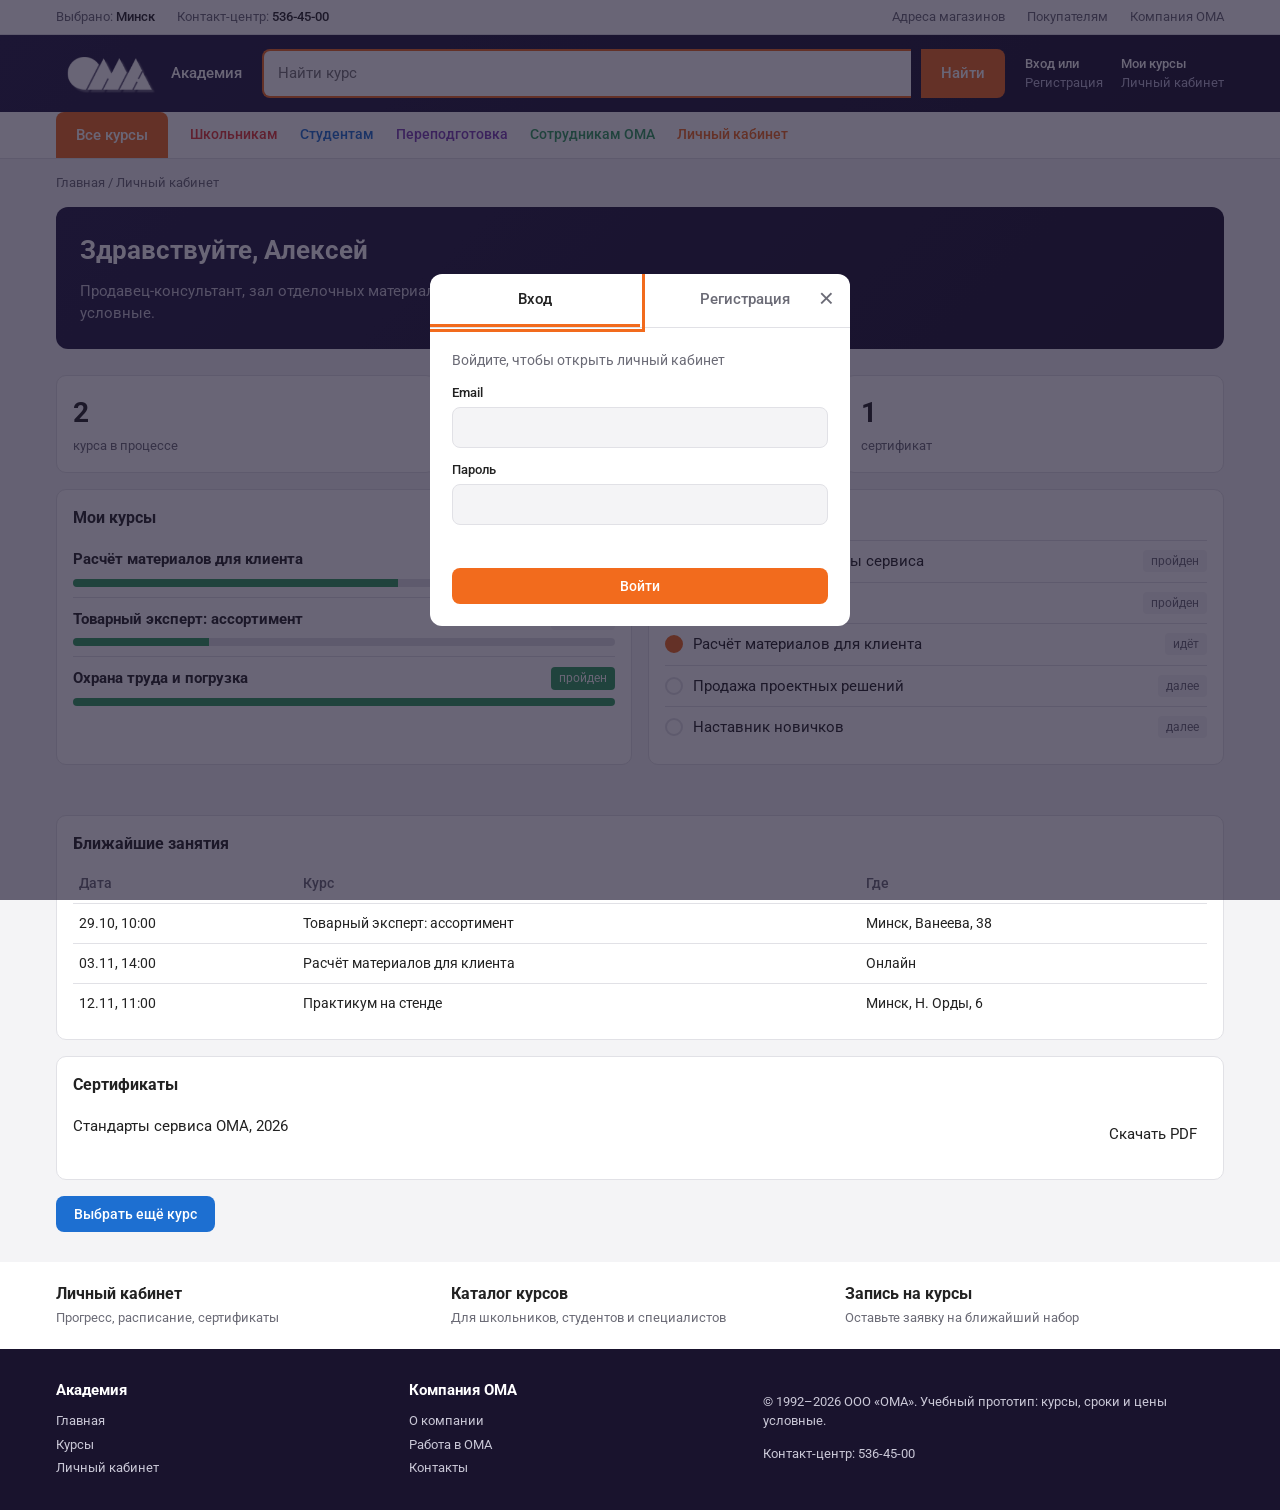
==== cabinet.html @ 62670c57 "Add files via upload" ====
<!DOCTYPE html>
<html lang="ru">
<head>
<meta charset="utf-8">
<meta name="viewport" content="width=device-width, initial-scale=1, viewport-fit=cover">
<meta name="theme-color" content="#19132D">
<title>Личный кабинет · ОМА Академия</title>
<link href="https://fonts.googleapis.com/css2?family=Roboto:wght@400;500;700&display=swap" rel="stylesheet">
<link rel="stylesheet" href="style.css">
</head>
<body>
<div class="top"><div class="container"><span>Выбрано: <b>Минск</b></span><span>Контакт-центр: <b>536-45-00</b></span><a class="r" href="#">Адреса магазинов</a><a href="#">Покупателям</a><a href="#">Компания ОМА</a></div></div>
<div class="mid"><div class="container">
  <a class="logo" href="index.html" aria-label="ОМА Академия"><img src="logo.png" alt="ОМА"><span>Академия</span></a>
  <form class="search" role="search"><input id="q" type="search" placeholder="Найти курс" aria-label="Найти курс"><button type="submit">Найти</button></form>
  <div class="acc"><a href="cabinet.html"><b>Вход или</b>Регистрация</a><a href="cabinet.html"><b>Мои курсы</b>Личный кабинет</a></div>
</div></div>
<nav class="bar" aria-label="Разделы"><div class="container">
<a class="catalog" href="courses.html">Все курсы</a>
<a class="m red" href="courses.html?g=teen">Школьникам</a>
<a class="m blue" href="courses.html?g=student">Студентам</a>
<a class="m purple" href="courses.html?g=pro">Переподготовка</a>
<a class="m green" href="courses.html?g=team">Сотрудникам ОМА</a>
<a class="m dorange" href="cabinet.html">Личный кабинет</a></div></nav>


<main class="container">
<div class="crumbs"><a href="index.html">Главная</a> / <span>Личный кабинет</span></div>

 <div class="hero" style="padding:24px"><h1 style="font-size:26px">Здравствуйте, Алексей</h1><p>Продавец-консультант, зал отделочных материалов. Демо-кабинет: данные условные.</p></div>
 <div class="stats"><div class="stat"><b>2</b><span>курса в процессе</span></div><div class="stat"><b>5</b><span>курсов пройдено</span></div><div class="stat"><b>1</b><span>сертификат</span></div></div>
 <div class="split">
  <div class="box"><h2>Мои курсы</h2>
   <div class="row"><div><strong>Расчёт материалов для клиента</strong><span class="tag">до 15.11</span></div><div class="bar2"><i style="width:60%"></i></div></div>
   <div class="row"><div><strong>Товарный эксперт: ассортимент</strong><span class="tag">до 30.11</span></div><div class="bar2"><i style="width:25%"></i></div></div>
   <div class="row"><div><strong>Охрана труда и погрузка</strong><span class="tag f">пройден</span></div><div class="bar2"><i style="width:100%"></i></div></div></div>
  <div class="box"><h2>Мой маршрут</h2><ul class="path">
   <li class="done"><span class="d"></span>Адаптация и стандарты сервиса<span class="tag">пройден</span></li>
   <li class="done"><span class="d"></span>Сухие смеси и грунты<span class="tag">пройден</span></li>
   <li class="now"><span class="d"></span>Расчёт материалов для клиента<span class="tag">идёт</span></li>
   <li><span class="d"></span>Продажа проектных решений<span class="tag">далее</span></li>
   <li><span class="d"></span>Наставник новичков<span class="tag">далее</span></li></ul></div>
 </div>
 <div class="box"><h2>Ближайшие занятия</h2><table><tr><th>Дата</th><th>Курс</th><th>Где</th></tr>
  <tr><td>29.10, 10:00</td><td>Товарный эксперт: ассортимент</td><td>Минск, Ванеева, 38</td></tr>
  <tr><td>03.11, 14:00</td><td>Расчёт материалов для клиента</td><td>Онлайн</td></tr>
  <tr><td>12.11, 11:00</td><td>Практикум на стенде</td><td>Минск, Н. Орды, 6</td></tr></table></div>
 <div class="box"><h2>Сертификаты</h2><div class="row"><div><span>Стандарты сервиса ОМА, 2026</span><button class="btn" style="width:auto">Скачать PDF</button></div></div></div>
 <a class="btn blue" href="courses.html?g=team" style="display:inline-block;width:auto">Выбрать ещё курс</a>

</main>
<div class="promo"><div class="container">
 <a href="cabinet.html"><b>Личный кабинет</b><span>Прогресс, расписание, сертификаты</span></a>
 <a href="courses.html"><b>Каталог курсов</b><span>Для школьников, студентов и специалистов</span></a>
 <a href="index.html#apply"><b>Запись на курсы</b><span>Оставьте заявку на ближайший набор</span></a></div></div>
<footer><div class="container">
 <div><h3>Академия</h3><a href="index.html">Главная</a><a href="courses.html">Курсы</a><a href="cabinet.html">Личный кабинет</a></div>
 <div><h3>Компания ОМА</h3><a href="#">О компании</a><a href="#">Работа в ОМА</a><a href="#">Контакты</a></div>
 <div><p>© 1992–2026 ООО «ОМА». Учебный прототип: курсы, сроки и цены условные.</p><p>Контакт-центр: 536-45-00</p></div></div></footer>


<script src="config.js"></script>
<script src="data.js"></script>
<script src="auth.js"></script>
<script src="main.js"></script>
</body>
</html>
---- style.css ----
:root{--bg:#f4f4f6;--surface:#fff;--ink:#222;--muted:#6b6b76;--line:#e1e1e6;--brand:#19132d;--orange:#f26b1d;--orange-ink:#fff;--blue:#1d6fd1;--green:#2e9e5b;--red:#e53935;--purple:#7b3fb5;
box-sizing:border-box;padding-top:env(safe-area-inset-top,0px);padding-bottom:env(safe-area-inset-bottom,0px)}
@media (prefers-color-scheme:dark){:root:not([data-theme="light"]){--bg:#14121d;--surface:#1d1a2a;--ink:#eeeef2;--muted:#a09fb0;--line:#35314a;--blue:#5aa2f0;--green:#4cc486;--red:#ff6b66;--purple:#b98af0;color-scheme:dark}}
:root[data-theme="dark"]{--bg:#14121d;--surface:#1d1a2a;--ink:#eeeef2;--muted:#a09fb0;--line:#35314a;--blue:#5aa2f0;--green:#4cc486;--red:#ff6b66;--purple:#b98af0;color-scheme:dark}
html{scroll-padding-top:env(safe-area-inset-top,0px)}
*,*::before,*::after{box-sizing:border-box}
body{margin:0;background:var(--bg);color:var(--ink);font:400 15px/1.5 Roboto,Arial,sans-serif}
a{color:inherit;text-decoration:none}
:focus-visible{outline:3px solid var(--orange);outline-offset:2px}
.container{max-width:1200px;margin:0 auto;padding:0 16px}
.top{background:var(--surface);border-bottom:1px solid var(--line);font-size:13px;color:var(--muted)}
.top .container{display:flex;gap:22px;align-items:center;height:34px;overflow:hidden;white-space:nowrap}
.top b{color:var(--ink);font-weight:500}.top .r{margin-left:auto}
.mid{background:linear-gradient(135deg,#221c42,#19132d);color:#fff}.mid .acc{color:#b9b6d3}.mid .acc b{color:#fff}.mid .logo span{color:#fff}.logo img{display:block;height:48px;width:auto}
.mid .container{display:flex;align-items:center;gap:20px;padding-top:14px;padding-bottom:14px}
.logo{display:flex;align-items:center;gap:8px;font-weight:700;font-size:24px;color:var(--brand)}
@media (prefers-color-scheme:dark){:root:not([data-theme="light"]) .logo{color:#fff}}
.logo b{background:var(--orange);color:#fff;padding:0 10px;border-radius:6px;letter-spacing:1px}
.logo span{font-size:15px;font-weight:500;color:var(--muted)}
.search{flex:1;display:flex;min-width:0}
.search input{flex:1;min-width:0;font:inherit;padding:11px 14px;border:2px solid var(--orange);border-right:0;border-radius:8px 0 0 8px;background:var(--surface);color:var(--ink)}
.search button{border:0;background:var(--orange);color:var(--orange-ink);padding:0 20px;border-radius:0 8px 8px 0;font:500 15px Roboto,sans-serif;cursor:pointer}
.acc{display:flex;gap:18px;font-size:13px;color:var(--muted);white-space:nowrap}
.acc b{display:block;color:var(--ink);font-weight:500}
.bar{background:var(--surface);border-bottom:1px solid var(--line)}
.bar .container{display:flex;align-items:center;gap:22px;overflow-x:auto;white-space:nowrap}
.catalog{background:var(--orange);color:var(--orange-ink);font-weight:500;padding:12px 20px;border-radius:8px 8px 0 0}
.bar a.m{padding:12px 0;font-weight:500;font-size:14px}
.red{color:var(--red)}.blue{color:var(--blue)}.green{color:var(--green)}.purple{color:var(--purple)}.dorange{color:var(--orange)}
.crumbs{padding:14px 0;color:var(--muted);font-size:13px}.crumbs a:hover{color:var(--orange)}
.layout{display:grid;grid-template-columns:260px 1fr;gap:24px;align-items:start}
.box{background:var(--surface);border:1px solid var(--line);border-radius:10px;padding:16px;margin-bottom:16px}
.box h2{font-size:16px;margin:0 0 8px;font-weight:700}
.box button,.box a{display:block;width:100%;text-align:left;font:inherit;background:none;border:0;border-radius:6px;padding:8px 10px;cursor:pointer;color:var(--ink)}
.box button:hover,.box a:hover{color:var(--orange)}
.box button[aria-selected="true"]{background:var(--orange);color:var(--orange-ink);font-weight:500}
h1{font-size:28px;margin:0 0 4px;font-weight:700}
h2.s{font-size:22px;margin:0 0 6px}
.lead{color:var(--muted);margin:0 0 18px;max-width:46em}
.grid{display:grid;grid-template-columns:repeat(auto-fill,minmax(230px,1fr));gap:14px;margin-bottom:34px}
.card{background:var(--surface);border:1px solid var(--line);border-radius:10px;padding:16px;display:flex;flex-direction:column;gap:8px;transition:box-shadow .15s}
.card:hover{box-shadow:0 4px 16px rgba(25,19,45,.15)}
.card h3{font-size:16px;margin:0;font-weight:500}
.card p{margin:0;color:var(--muted);font-size:14px}
.meta{display:flex;gap:6px;flex-wrap:wrap;margin-top:auto;padding-top:6px}
.tag{font-size:12px;background:var(--bg);border-radius:4px;padding:2px 8px;color:var(--muted)}
.tag.f{background:var(--green);color:#fff}.tag.p{background:var(--blue);color:#fff}
.btn{display:inline-block;text-align:center;background:var(--orange);color:var(--orange-ink);font:500 14px Roboto,sans-serif;border:0;border-radius:8px;padding:10px 18px;cursor:pointer}
.btn.blue{background:var(--blue);color:#fff}
.split{display:grid;grid-template-columns:1fr 1fr;gap:16px;margin-bottom:34px}
.path{list-style:none;margin:10px 0 0;padding:0}
.path li{display:flex;gap:10px;align-items:center;padding:9px 0;border-top:1px solid var(--line)}
.path .d{width:18px;height:18px;border-radius:50%;border:2px solid var(--line);flex:none}
.done .d{background:var(--green);border-color:var(--green)}.now .d{border-color:var(--orange);background:var(--orange)}
.path .tag{margin-left:auto}
.bar2{height:8px;background:var(--line);border-radius:4px;overflow:hidden;margin-top:8px}.bar2 i{display:block;width:50%;height:100%;background:var(--green)}
form{display:grid;gap:10px}label{display:grid;gap:4px;font-size:13px;font-weight:500}
input,select{font:inherit;padding:10px;border:1px solid var(--line);border-radius:8px;background:var(--bg);color:var(--ink)}
.note{margin:0;color:var(--green);min-height:1.4em}
.promo{background:var(--surface);margin-top:30px;padding:20px 0}
.promo .container{display:grid;grid-template-columns:repeat(3,1fr);gap:16px}
.promo a{display:block}.promo b{display:block;font-size:16px}.promo span{color:var(--muted);font-size:13px}.promo a:hover b{color:var(--orange)}
footer{background:var(--brand);color:#c9c7d6;padding:30px 0;font-size:13px}
footer .container{display:grid;grid-template-columns:1fr 1fr 1.4fr;gap:24px}
footer h3{color:#fff;font-size:15px;margin:0 0 8px}footer a{display:block;padding:2px 0}footer a:hover{color:var(--orange)}
@media (max-width:860px){.layout,.split,footer .container,.promo .container{grid-template-columns:1fr}.acc,.top .r{display:none}.aside{display:flex;overflow-x:auto;gap:8px}.aside .box{margin:0;flex:none}}
.hero{background:linear-gradient(135deg,#221c42,#19132d);color:#fff;border-radius:12px;padding:32px;margin-bottom:26px}
.hero h1{font-size:32px;max-width:18em}.hero p{color:#c9c7d6;max-width:38em;margin:10px 0 0}
.tiles{display:grid;grid-template-columns:repeat(4,1fr);gap:12px;margin-top:22px}
.tile{background:var(--surface);color:var(--ink);border:0;border-radius:10px;padding:14px;text-align:left;cursor:pointer;font:inherit}
.tile b{display:block;font-weight:500}.tile span{font-size:13px;color:var(--muted)}.tile:hover b{color:var(--orange)}
.stats{display:grid;grid-template-columns:repeat(3,1fr);gap:14px;margin-bottom:16px}
.stat{background:var(--surface);border:1px solid var(--line);border-radius:10px;padding:16px}.stat b{display:block;font-size:28px}.stat span{color:var(--muted);font-size:13px}
.row{padding:10px 0;border-top:1px solid var(--line)}.row:first-of-type{border-top:0}.row div{display:flex;justify-content:space-between;gap:10px}
table{width:100%;border-collapse:collapse}td,th{text-align:left;padding:9px 6px;border-top:1px solid var(--line);font-size:14px}th{color:var(--muted);font-weight:500;border-top:0}
.box select{width:100%}.sec{margin-bottom:34px}[hidden]{display:none!important}
@media (max-width:860px){.tiles{grid-template-columns:1fr 1fr}.stats{grid-template-columns:1fr}.hero{padding:22px}.hero h1{font-size:24px}}
.tile{display:block}.box a[aria-selected="true"]{background:var(--orange);color:var(--orange-ink);font-weight:500}
dialog.auth{border:0;border-radius:12px;padding:0;width:min(420px,calc(100% - 24px));background:var(--surface);color:var(--ink)}
dialog.auth::backdrop{background:rgba(25,19,45,.65)}
.auth-tabs{display:flex;border-bottom:1px solid var(--line)}
.auth-tabs button{flex:1;padding:16px;border:0;border-bottom:3px solid transparent;background:none;font:500 15px Roboto,Arial,sans-serif;color:var(--muted);cursor:pointer}
.auth-tabs button[aria-selected="true"]{color:var(--ink);border-bottom-color:var(--orange)}
.auth-body{display:grid;gap:12px;padding:22px;position:relative}
.auth-x{position:absolute;top:-44px;right:10px;border:0;background:none;font-size:26px;line-height:1;color:var(--muted);cursor:pointer}
.auth-msg{margin:0;color:var(--muted);font-size:14px}.auth-msg:empty{display:none}
.auth-err{margin:0;min-height:1.3em;color:var(--red);font-size:14px}
label.chk{display:flex;align-items:flex-start;gap:8px;font-weight:400;font-size:13px}label.chk input{width:auto;margin-top:2px}
.btn[disabled]{opacity:.6;cursor:wait}
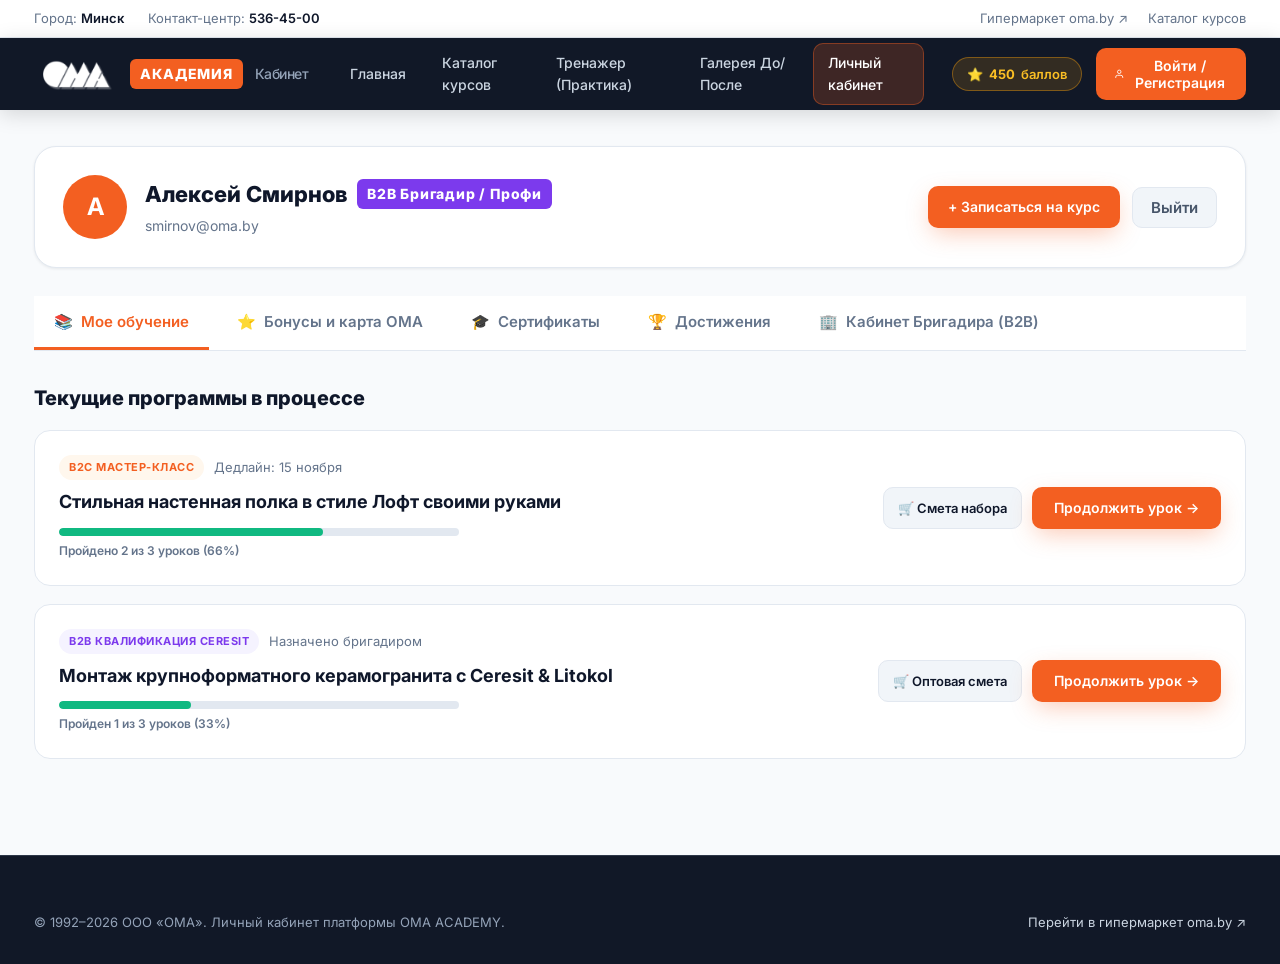
==== commit 18e9e418: "1.1.0" ====
--- a/cabinet.html
+++ b/cabinet.html
@@ -1,67 +1,387 @@
 <!DOCTYPE html>
 <html lang="ru">
 <head>
-<meta charset="utf-8">
-<meta name="viewport" content="width=device-width, initial-scale=1, viewport-fit=cover">
-<meta name="theme-color" content="#19132D">
-<title>Личный кабинет · ОМА Академия</title>
-<link href="https://fonts.googleapis.com/css2?family=Roboto:wght@400;500;700&display=swap" rel="stylesheet">
-<link rel="stylesheet" href="style.css">
+  <meta charset="utf-8">
+  <meta name="viewport" content="width=device-width, initial-scale=1, viewport-fit=cover">
+  <title>Личный кабинет — OMA ACADEMY</title>
+  <link rel="stylesheet" href="style.css">
 </head>
 <body>
-<div class="top"><div class="container"><span>Выбрано: <b>Минск</b></span><span>Контакт-центр: <b>536-45-00</b></span><a class="r" href="#">Адреса магазинов</a><a href="#">Покупателям</a><a href="#">Компания ОМА</a></div></div>
-<div class="mid"><div class="container">
-  <a class="logo" href="index.html" aria-label="ОМА Академия"><img src="logo.png" alt="ОМА"><span>Академия</span></a>
-  <form class="search" role="search"><input id="q" type="search" placeholder="Найти курс" aria-label="Найти курс"><button type="submit">Найти</button></form>
-  <div class="acc"><a href="cabinet.html"><b>Вход или</b>Регистрация</a><a href="cabinet.html"><b>Мои курсы</b>Личный кабинет</a></div>
-</div></div>
-<nav class="bar" aria-label="Разделы"><div class="container">
-<a class="catalog" href="courses.html">Все курсы</a>
-<a class="m red" href="courses.html?g=teen">Школьникам</a>
-<a class="m blue" href="courses.html?g=student">Студентам</a>
-<a class="m purple" href="courses.html?g=pro">Переподготовка</a>
-<a class="m green" href="courses.html?g=team">Сотрудникам ОМА</a>
-<a class="m dorange" href="cabinet.html">Личный кабинет</a></div></nav>
-
-
-<main class="container">
-<div class="crumbs"><a href="index.html">Главная</a> / <span>Личный кабинет</span></div>
-
- <div class="hero" style="padding:24px"><h1 style="font-size:26px">Здравствуйте, Алексей</h1><p>Продавец-консультант, зал отделочных материалов. Демо-кабинет: данные условные.</p></div>
- <div class="stats"><div class="stat"><b>2</b><span>курса в процессе</span></div><div class="stat"><b>5</b><span>курсов пройдено</span></div><div class="stat"><b>1</b><span>сертификат</span></div></div>
- <div class="split">
-  <div class="box"><h2>Мои курсы</h2>
-   <div class="row"><div><strong>Расчёт материалов для клиента</strong><span class="tag">до 15.11</span></div><div class="bar2"><i style="width:60%"></i></div></div>
-   <div class="row"><div><strong>Товарный эксперт: ассортимент</strong><span class="tag">до 30.11</span></div><div class="bar2"><i style="width:25%"></i></div></div>
-   <div class="row"><div><strong>Охрана труда и погрузка</strong><span class="tag f">пройден</span></div><div class="bar2"><i style="width:100%"></i></div></div></div>
-  <div class="box"><h2>Мой маршрут</h2><ul class="path">
-   <li class="done"><span class="d"></span>Адаптация и стандарты сервиса<span class="tag">пройден</span></li>
-   <li class="done"><span class="d"></span>Сухие смеси и грунты<span class="tag">пройден</span></li>
-   <li class="now"><span class="d"></span>Расчёт материалов для клиента<span class="tag">идёт</span></li>
-   <li><span class="d"></span>Продажа проектных решений<span class="tag">далее</span></li>
-   <li><span class="d"></span>Наставник новичков<span class="tag">далее</span></li></ul></div>
- </div>
- <div class="box"><h2>Ближайшие занятия</h2><table><tr><th>Дата</th><th>Курс</th><th>Где</th></tr>
-  <tr><td>29.10, 10:00</td><td>Товарный эксперт: ассортимент</td><td>Минск, Ванеева, 38</td></tr>
-  <tr><td>03.11, 14:00</td><td>Расчёт материалов для клиента</td><td>Онлайн</td></tr>
-  <tr><td>12.11, 11:00</td><td>Практикум на стенде</td><td>Минск, Н. Орды, 6</td></tr></table></div>
- <div class="box"><h2>Сертификаты</h2><div class="row"><div><span>Стандарты сервиса ОМА, 2026</span><button class="btn" style="width:auto">Скачать PDF</button></div></div></div>
- <a class="btn blue" href="courses.html?g=team" style="display:inline-block;width:auto">Выбрать ещё курс</a>
-
-</main>
-<div class="promo"><div class="container">
- <a href="cabinet.html"><b>Личный кабинет</b><span>Прогресс, расписание, сертификаты</span></a>
- <a href="courses.html"><b>Каталог курсов</b><span>Для школьников, студентов и специалистов</span></a>
- <a href="index.html#apply"><b>Запись на курсы</b><span>Оставьте заявку на ближайший набор</span></a></div></div>
-<footer><div class="container">
- <div><h3>Академия</h3><a href="index.html">Главная</a><a href="courses.html">Курсы</a><a href="cabinet.html">Личный кабинет</a></div>
- <div><h3>Компания ОМА</h3><a href="#">О компании</a><a href="#">Работа в ОМА</a><a href="#">Контакты</a></div>
- <div><p>© 1992–2026 ООО «ОМА». Учебный прототип: курсы, сроки и цены условные.</p><p>Контакт-центр: 536-45-00</p></div></div></footer>
-
-
-<script src="config.js"></script>
-<script src="data.js"></script>
-<script src="auth.js"></script>
-<script src="main.js"></script>
+
+  <!-- Верхняя сервисная полоса ОМА -->
+  <div class="oma-topbar">
+    <div class="container">
+      <div class="oma-topbar-left">
+        <span>Город: <b>Минск</b></span>
+        <span>Контакт-центр: <b>536-45-00</b></span>
+      </div>
+      <div class="oma-topbar-right">
+        <a href="https://oma.by" target="_blank">Гипермаркет oma.by ↗</a>
+        <a href="courses.html">Каталог курсов</a>
+      </div>
+    </div>
+  </div>
+
+  <!-- Главная шапка в стиле Яндекс Практикум -->
+  <header class="site-header">
+    <div class="container">
+      <div class="header-inner">
+        <a class="brand-logo" href="index.html">
+          <img src="logo.png" alt="ОМА" style="height:38px;width:auto;border-radius:4px">
+          <span class="brand-badge">АКАДЕМИЯ</span>
+          <span class="brand-sub">Кабинет</span>
+        </a>
+
+        <nav class="main-nav">
+          <a class="nav-link" href="index.html">Главная</a>
+          <a class="nav-link" href="courses.html">Каталог курсов</a>
+          <a class="nav-link" href="learn.html?id=1">Тренажер (Практика)</a>
+          <a class="nav-link" href="gallery.html">Галерея До/После</a>
+          <a class="nav-link active" href="cabinet.html">Личный кабинет</a>
+        </nav>
+
+        <div class="header-actions">
+          <div id="header-points-slot"></div>
+          <div id="header-auth-slot"></div>
+        </div>
+      </div>
+    </div>
+  </header>
+
+  <main style="padding: 36px 0 60px">
+    <div class="container">
+      <!-- Баннер профиля пользователя -->
+      <div style="background:#ffffff;border:1px solid var(--border);border-radius:var(--radius-lg);padding:28px;margin-bottom:28px;display:flex;justify-content:space-between;align-items:center;flex-wrap:wrap;gap:20px;box-shadow:var(--shadow-sm)">
+        <div style="display:flex;align-items:center;gap:18px">
+          <div class="avatar-circle" style="width:64px;height:64px;font-size:24px" id="cab-avatar">U</div>
+          <div>
+            <div style="display:flex;align-items:center;gap:10px;margin-bottom:4px">
+              <h1 style="font-size:22px;font-weight:800;margin:0" id="cab-user-name">Пользователь ОМА</h1>
+              <span class="brand-badge" id="cab-user-badge">Студент</span>
+            </div>
+            <div style="font-size:14px;color:var(--text-muted)" id="cab-user-email">user@oma.by</div>
+          </div>
+        </div>
+        <div style="display:flex;gap:12px;align-items:center">
+          <a href="courses.html" class="btn-primary" style="padding:10px 20px;font-size:14px">
+            + Записаться на курс
+          </a>
+          <button id="cab-logout-btn" class="btn" style="background:#f1f5f9;color:var(--text-secondary);padding:10px 18px;border:1px solid var(--border);border-radius:var(--radius-sm);font-weight:600">
+            Выйти
+          </button>
+        </div>
+      </div>
+
+      <!-- Вкладки личного кабинета -->
+      <div class="cabinet-tabs-bar">
+        <div class="cabinet-tabs">
+          <button class="tab-btn active" data-tab="learning">
+            <span>📚</span> Мое обучение
+          </button>
+          <button class="tab-btn" data-tab="points">
+            <span>⭐</span> Бонусы и карта ОМА
+          </button>
+          <button class="tab-btn" data-tab="certificates">
+            <span>🎓</span> Сертификаты
+          </button>
+          <button class="tab-btn" data-tab="achievements">
+            <span>🏆</span> Достижения
+          </button>
+          <button class="tab-btn" data-tab="b2b" id="tab-btn-b2b">
+            <span>🏢</span> Кабинет Бригадира (B2B)
+          </button>
+        </div>
+      </div>
+
+      <!-- ВКЛАДКА 1: МОЕ ОБУЧЕНИЕ -->
+      <div id="tab-learning" class="tab-content active">
+        <h2 style="font-size:20px;font-weight:800;margin-bottom:16px">Текущие программы в процессе</h2>
+        <div style="display:grid;grid-template-columns:1fr;gap:18px;margin-bottom:36px">
+          <!-- Активная карточка 1 -->
+          <div style="background:#ffffff;border:1px solid var(--border);border-radius:var(--radius-md);padding:24px;display:flex;justify-content:space-between;align-items:center;flex-wrap:wrap;gap:20px">
+            <div style="flex:1;min-width:280px">
+              <div style="display:flex;align-items:center;gap:10px;margin-bottom:8px">
+                <span class="course-cover-badge" style="position:static;background:var(--oma-orange-soft);color:var(--oma-orange)">B2C Мастер-класс</span>
+                <span style="font-size:13px;color:var(--text-muted)">Дедлайн: 15 ноября</span>
+              </div>
+              <h3 style="font-size:18px;font-weight:700;margin-bottom:12px">Стильная настенная полка в стиле Лофт своими руками</h3>
+              <div class="progress-bar-container" style="max-width:400px;margin-bottom:6px">
+                <div class="progress-bar-fill" style="width:66%"></div>
+              </div>
+              <div style="font-size:12px;color:var(--text-muted);font-weight:600">Пройдено 2 из 3 уроков (66%)</div>
+            </div>
+            <div style="display:flex;gap:10px">
+              <button class="btn-bom-kit" onclick="window.OmaApp.ui.openBomModal(1)">🛒 Смета набора</button>
+              <a href="learn.html?id=1" class="btn-primary" style="padding:10px 22px;font-size:14px">Продолжить урок →</a>
+            </div>
+          </div>
+
+          <!-- Активная карточка 2 -->
+          <div style="background:#ffffff;border:1px solid var(--border);border-radius:var(--radius-md);padding:24px;display:flex;justify-content:space-between;align-items:center;flex-wrap:wrap;gap:20px">
+            <div style="flex:1;min-width:280px">
+              <div style="display:flex;align-items:center;gap:10px;margin-bottom:8px">
+                <span class="course-cover-badge" style="position:static;background:var(--oma-purple-soft);color:var(--oma-purple)">B2B Квалификация Ceresit</span>
+                <span style="font-size:13px;color:var(--text-muted)">Назначено бригадиром</span>
+              </div>
+              <h3 style="font-size:18px;font-weight:700;margin-bottom:12px">Монтаж крупноформатного керамогранита с Ceresit & Litokol</h3>
+              <div class="progress-bar-container" style="max-width:400px;margin-bottom:6px">
+                <div class="progress-bar-fill" style="width:33%"></div>
+              </div>
+              <div style="font-size:12px;color:var(--text-muted);font-weight:600">Пройден 1 из 3 уроков (33%)</div>
+            </div>
+            <div style="display:flex;gap:10px">
+              <button class="btn-bom-kit" onclick="window.OmaApp.ui.openBomModal(5, true)">🛒 Оптовая смета</button>
+              <a href="learn.html?id=5" class="btn-primary" style="padding:10px 22px;font-size:14px">Продолжить урок →</a>
+            </div>
+          </div>
+        </div>
+      </div>
+
+      <!-- ВКЛАДКА 2: БОНУСЫ И КАРТА ОМА -->
+      <div id="tab-points" class="tab-content">
+        <div class="loyalty-banner">
+          <div>
+            <div class="loyalty-balance-title">Баланс бонусных баллов ОМА</div>
+            <div class="loyalty-balance-value" id="cab-total-points">450 ⭐</div>
+            <p style="font-size:14px;color:#cbd5e1;line-height:1.5;margin-bottom:18px">
+              1 балл = 1 рубль скидки при оплате любых покупок в интернет-магазине oma.by и гипермаркетах сети.
+            </p>
+            <button class="btn-primary" style="padding:10px 20px" onclick="document.getElementById('spend-points-box').scrollIntoView({behavior:'smooth'})">
+              Списать баллы на покупку
+            </button>
+          </div>
+
+          <!-- Привязка дисконтной карты ОМА -->
+          <div class="loyalty-card-box">
+            <div style="font-weight:700;font-size:16px;margin-bottom:8px">Синхронизация карты покупателя ОМА</div>
+            <p style="font-size:13px;color:#cbd5e1;margin-bottom:14px">
+              Привяжите вашу дисконтную карту, чтобы бонусы с обучающей платформы синхронизировались с чеками в гипермаркете.
+            </p>
+            <div style="display:flex;gap:8px">
+              <input type="text" id="cab-card-input" placeholder="7789-4412-9901" style="flex:1;padding:10px 14px;border:none;border-radius:8px;font-family:'JetBrains Mono',monospace;font-size:14px">
+              <button id="cab-sync-card-btn" class="btn" style="background:var(--oma-orange);color:#fff;font-weight:700;padding:10px 16px;border-radius:8px">
+                Привязать
+              </button>
+            </div>
+            <div id="cab-card-status" style="font-size:12px;color:#86efac;margin-top:8px">✓ Дисконтная карта ОМА привязана и активна</div>
+          </div>
+        </div>
+
+        <!-- Списание бонусов -->
+        <div id="spend-points-box" style="background:#ffffff;border:1px solid var(--border);border-radius:var(--radius-md);padding:24px;margin-bottom:32px">
+          <h3 style="font-size:18px;font-weight:700;margin-bottom:12px">Монетизация баллов: списание на скидку в ОМА</h3>
+          <p style="font-size:14px;color:var(--text-secondary);margin-bottom:18px">Сформируйте промокод на скидку для заказа на oma.by или оплаты мастер-класса:</p>
+          <div style="display:flex;gap:12px;align-items:center;flex-wrap:wrap">
+            <input type="number" id="inp-spend-amount" placeholder="Кол-во баллов (например 50)" style="width:240px;padding:10px 14px;border:1px solid var(--border);border-radius:8px">
+            <button id="btn-spend-submit" class="btn-primary" style="padding:10px 20px">Сформировать скидочный сертификат</button>
+            <span id="spend-result-msg" style="font-size:13px;font-weight:600"></span>
+          </div>
+        </div>
+
+        <!-- История начислений -->
+        <h3 style="font-size:18px;font-weight:700;margin-bottom:14px">История операций с бонусами</h3>
+        <table class="materials-table">
+          <thead>
+            <tr><th>Дата</th><th>Операция</th><th>Баллы</th><th>Статус</th></tr>
+          </thead>
+          <tbody id="cab-tx-table">
+            <tr><td>26.10.2026</td><td>Завершение мастер-класса: Полка Лофт</td><td style="color:var(--oma-green);font-weight:700">+100</td><td>Зачислено</td></tr>
+            <tr><td>24.10.2026</td><td>Бонус за привязку дисконтной карты ОМА</td><td style="color:var(--oma-green);font-weight:700">+50</td><td>Зачислено</td></tr>
+            <tr><td>20.10.2026</td><td>Успешная сертификация по электромонтажу</td><td style="color:var(--oma-green);font-weight:700">+300</td><td>Зачислено</td></tr>
+          </tbody>
+        </table>
+      </div>
+
+      <!-- ВКЛАДКА 3: СЕРТИФИКАТЫ -->
+      <div id="tab-certificates" class="tab-content">
+        <h2 style="font-size:20px;font-weight:800;margin-bottom:16px">Мои официальные сертификаты ОМА</h2>
+        <div style="display:grid;grid-template-columns:repeat(auto-fill, minmax(360px, 1fr));gap:24px">
+          <!-- Сертификат 1 -->
+          <div style="background:#ffffff;border:1px solid var(--border);border-radius:var(--radius-md);padding:24px;box-shadow:var(--shadow-sm);border-top:4px solid var(--oma-green)">
+            <div style="display:flex;justify-content:space-between;align-items:center;margin-bottom:10px">
+              <span style="font-size:12px;font-weight:700;color:var(--oma-green)">ОФИЦИАЛЬНЫЙ СЕРТИФИКАТ</span>
+              <span style="font-size:12px;color:var(--text-muted)">Выдан: 25.10.2026</span>
+            </div>
+            <h3 style="font-size:17px;font-weight:700;margin-bottom:8px">Монтаж крупноформатного керамогранита</h3>
+            <div style="font-size:13px;color:var(--text-muted);margin-bottom:16px">
+              Номер: <b style="font-family:'JetBrains Mono',monospace;color:var(--text-main)">OMA-2026-881920</b><br>
+              Партнер: Ceresit & Litokol
+            </div>
+            <a href="http://localhost:8080/api/certificates/1/pdf" target="_blank" class="btn-primary" style="width:100%;justify-content:center;padding:10px">
+              📄 Скачать официальный PDF
+            </a>
+          </div>
+        </div>
+      </div>
+
+      <!-- ВКЛАДКА 4: ДОСТИЖЕНИЯ -->
+      <div id="tab-achievements" class="tab-content">
+        <h2 style="font-size:20px;font-weight:800;margin-bottom:16px">Цифровые награды и достижения</h2>
+        <div class="achievements-grid" id="cab-achievements-container">
+          <!-- Генерируется из AppData -->
+        </div>
+      </div>
+
+      <!-- ВКЛАДКА 5: B2B КАБИНЕТ БРИГАДИРА -->
+      <div id="tab-b2b" class="tab-content">
+        <div class="b2b-panel">
+          <div class="b2b-header">
+            <div>
+              <span class="brand-badge" style="margin-bottom:6px;display:inline-block">B2B УПРАВЛЕНИЕ</span>
+              <h2 style="font-size:22px;font-weight:800;margin:0">ООО «СтройМастер Минск»</h2>
+              <div style="font-size:13px;color:var(--text-muted)">Бригадир: Дмитрий Ковалев • 4 сертифицированных мастера</div>
+            </div>
+            <button id="btn-add-member" class="btn-primary" style="padding:10px 18px;font-size:13px">
+              + Добавить мастера в бригаду
+            </button>
+          </div>
+
+          <!-- Список сотрудников бригады -->
+          <h3 style="font-size:16px;font-weight:700;margin-bottom:14px">Мастера строительной бригады</h3>
+          <table class="materials-table" style="margin-bottom:32px">
+            <thead>
+              <tr><th>Сотрудник</th><th>Email</th><th>Роль</th><th>Квалификация</th></tr>
+            </thead>
+            <tbody>
+              <tr><td><b>Дмитрий Ковалев</b></td><td>kovalev@stroymaster.by</td><td><span class="tag f" style="background:var(--oma-orange);color:#fff">Бригадир</span></td><td>Ceresit Master PRO</td></tr>
+              <tr><td><b>Иван Петров</b></td><td>petrov@stroymaster.by</td><td>Мастер</td><td>Керамогранит 120x120</td></tr>
+              <tr><td><b>Сергей Морозов</b></td><td>morozov@stroymaster.by</td><td>Мастер</td><td>Фасадные системы Knauf</td></tr>
+            </tbody>
+          </table>
+
+          <!-- Назначенные курсы и сертификации -->
+          <div style="display:flex;justify-content:space-between;align-items:center;margin-bottom:14px">
+            <h3 style="font-size:16px;font-weight:700;margin:0">Контроль прохождения курсов и сертификации</h3>
+            <button class="btn" onclick="alert('Выберите сотрудника и курс из формы')" style="background:#f1f5f9;border:1px solid var(--border);padding:8px 14px;border-radius:8px;font-size:13px;font-weight:600">
+              Назначить новый курс сотруднику
+            </button>
+          </div>
+
+          <table class="materials-table">
+            <thead>
+              <tr><th>Сотрудник</th><th>Назначенный курс</th><th>Дедлайн</th><th>Статус прохождения</th></tr>
+            </thead>
+            <tbody>
+              <tr>
+                <td><b>Иван Петров</b></td>
+                <td>Монтаж керамогранита Ceresit</td>
+                <td>15.11.2026</td>
+                <td><span style="color:var(--oma-green);font-weight:700">✓ Сертифицирован (3/3 шага)</span></td>
+              </tr>
+              <tr>
+                <td><b>Сергей Морозов</b></td>
+                <td>Энергоэффективные фасады Knauf</td>
+                <td>30.11.2026</td>
+                <td><span style="color:var(--oma-orange);font-weight:700">В процессе (2/4 шага)</span></td>
+              </tr>
+            </tbody>
+          </table>
+        </div>
+      </div>
+
+    </div>
+  </main>
+
+  <!-- Футер -->
+  <footer class="site-footer">
+    <div class="container">
+      <div class="footer-bottom" style="border-top:none;padding-top:0">
+        <div>© 1992–2026 ООО «ОМА». Личный кабинет платформы OMA ACADEMY.</div>
+        <a href="https://oma.by" style="color:#cbd5e1" target="_blank">Перейти в гипермаркет oma.by ↗</a>
+      </div>
+    </div>
+  </footer>
+
+  <script src="config.js"></script>
+  <script src="app.js"></script>
+  <script src="auth.js"></script>
+  <script>
+    document.addEventListener('DOMContentLoaded', async function () {
+      var urlParams = new URLSearchParams(location.search);
+      var tabParam = urlParams.get('tab') || 'learning';
+
+      // Авторизационные данные
+      var user = window.OmaAuth.user() || { name: 'Алексей Смирнов', email: 'smirnov@oma.by', audience: 'pro' };
+
+      document.getElementById('cab-user-name').textContent = user.name;
+      document.getElementById('cab-user-email').textContent = user.email;
+      document.getElementById('cab-avatar').textContent = user.name[0].toUpperCase();
+
+      var badge = document.getElementById('cab-user-badge');
+      if (user.audience === 'pro' || user.audience === 'team') {
+        badge.textContent = 'B2B Бригадир / Профи';
+        badge.style.background = 'var(--oma-purple)';
+      } else {
+        badge.textContent = 'Студент';
+      }
+
+      document.getElementById('cab-logout-btn').onclick = function () {
+        window.OmaAuth.logout();
+      };
+
+      // Переключение вкладок
+      var tabBtns = document.querySelectorAll('.tab-btn');
+      var tabContents = document.querySelectorAll('.tab-content');
+
+      function switchTab(tId) {
+        tabBtns.forEach(function (b) { b.classList.remove('active'); });
+        tabContents.forEach(function (c) { c.classList.remove('active'); });
+
+        var targetBtn = document.querySelector('.tab-btn[data-tab="' + tId + '"]');
+        var targetContent = document.getElementById('tab-' + tId);
+        if (targetBtn) targetBtn.classList.add('active');
+        if (targetContent) targetContent.classList.add('active');
+      }
+
+      tabBtns.forEach(function (btn) {
+        btn.onclick = function () {
+          var t = btn.dataset.tab;
+          history.replaceState(null, '', 'cabinet.html?tab=' + t);
+          switchTab(t);
+        };
+      });
+
+      if (tabParam) switchTab(tabParam);
+
+      // Загрузка ачивок
+      var achievements = await window.OmaApp.data.getAchievements();
+      var achContainer = document.getElementById('cab-achievements-container');
+      if (achContainer) {
+        achContainer.innerHTML = '';
+        achievements.forEach(function (a) {
+          var el = document.createElement('div');
+          el.className = 'achievement-card' + (a.earned ? ' earned' : '');
+          el.innerHTML =
+            '<div class="achievement-icon">' + (a.iconUrl || '🏆') + '</div>' +
+            '<div class="achievement-name">' + a.name + '</div>' +
+            '<div class="achievement-desc">' + a.description + '</div>' +
+            '<div style="margin-top:10px;font-size:11px;font-weight:700;color:' + (a.earned ? 'var(--oma-green)' : 'var(--text-muted)') + '">' +
+              (a.earned ? '✓ ПОЛУЧЕНО' : 'В процессе') +
+            '</div>';
+          achContainer.appendChild(el);
+        });
+      }
+
+      // Привязка дисконтной карты
+      document.getElementById('cab-sync-card-btn').onclick = async function () {
+        var cardVal = document.getElementById('cab-card-input').value.trim();
+        if (!cardVal) { alert('Введите номер дисконтной карты ОМА'); return; }
+        var res = await window.OmaApp.data.syncBonusCard(cardVal);
+        document.getElementById('cab-total-points').textContent = res.totalPoints + ' ⭐';
+        document.getElementById('cab-card-status').textContent = '✓ Дисконтная карта ' + cardVal + ' успешно привязана (+50 баллов)!';
+      };
+
+      // Списание бонусов
+      document.getElementById('btn-spend-submit').onclick = function () {
+        var amt = parseInt(document.getElementById('inp-spend-amount').value, 10);
+        var msg = document.getElementById('spend-result-msg');
+        if (!amt || amt <= 0) { msg.textContent = 'Укажите количество баллов'; msg.style.color = '#ef4444'; return; }
+        msg.textContent = '✓ Успешно списано ' + amt + ' баллов. Скидка на заказ в ОМА активирована!';
+        msg.style.color = 'var(--oma-green)';
+        var current = parseInt(document.getElementById('cab-total-points').textContent, 10);
+        document.getElementById('cab-total-points').textContent = Math.max(0, current - amt) + ' ⭐';
+      };
+    });
+  </script>
 </body>
 </html>
--- a/style.css
+++ b/style.css
@@ -1,89 +1,1506 @@
-:root{--bg:#f4f4f6;--surface:#fff;--ink:#222;--muted:#6b6b76;--line:#e1e1e6;--brand:#19132d;--orange:#f26b1d;--orange-ink:#fff;--blue:#1d6fd1;--green:#2e9e5b;--red:#e53935;--purple:#7b3fb5;
-box-sizing:border-box;padding-top:env(safe-area-inset-top,0px);padding-bottom:env(safe-area-inset-bottom,0px)}
-@media (prefers-color-scheme:dark){:root:not([data-theme="light"]){--bg:#14121d;--surface:#1d1a2a;--ink:#eeeef2;--muted:#a09fb0;--line:#35314a;--blue:#5aa2f0;--green:#4cc486;--red:#ff6b66;--purple:#b98af0;color-scheme:dark}}
-:root[data-theme="dark"]{--bg:#14121d;--surface:#1d1a2a;--ink:#eeeef2;--muted:#a09fb0;--line:#35314a;--blue:#5aa2f0;--green:#4cc486;--red:#ff6b66;--purple:#b98af0;color-scheme:dark}
-html{scroll-padding-top:env(safe-area-inset-top,0px)}
-*,*::before,*::after{box-sizing:border-box}
-body{margin:0;background:var(--bg);color:var(--ink);font:400 15px/1.5 Roboto,Arial,sans-serif}
-a{color:inherit;text-decoration:none}
-:focus-visible{outline:3px solid var(--orange);outline-offset:2px}
-.container{max-width:1200px;margin:0 auto;padding:0 16px}
-.top{background:var(--surface);border-bottom:1px solid var(--line);font-size:13px;color:var(--muted)}
-.top .container{display:flex;gap:22px;align-items:center;height:34px;overflow:hidden;white-space:nowrap}
-.top b{color:var(--ink);font-weight:500}.top .r{margin-left:auto}
-.mid{background:linear-gradient(135deg,#221c42,#19132d);color:#fff}.mid .acc{color:#b9b6d3}.mid .acc b{color:#fff}.mid .logo span{color:#fff}.logo img{display:block;height:48px;width:auto}
-.mid .container{display:flex;align-items:center;gap:20px;padding-top:14px;padding-bottom:14px}
-.logo{display:flex;align-items:center;gap:8px;font-weight:700;font-size:24px;color:var(--brand)}
-@media (prefers-color-scheme:dark){:root:not([data-theme="light"]) .logo{color:#fff}}
-.logo b{background:var(--orange);color:#fff;padding:0 10px;border-radius:6px;letter-spacing:1px}
-.logo span{font-size:15px;font-weight:500;color:var(--muted)}
-.search{flex:1;display:flex;min-width:0}
-.search input{flex:1;min-width:0;font:inherit;padding:11px 14px;border:2px solid var(--orange);border-right:0;border-radius:8px 0 0 8px;background:var(--surface);color:var(--ink)}
-.search button{border:0;background:var(--orange);color:var(--orange-ink);padding:0 20px;border-radius:0 8px 8px 0;font:500 15px Roboto,sans-serif;cursor:pointer}
-.acc{display:flex;gap:18px;font-size:13px;color:var(--muted);white-space:nowrap}
-.acc b{display:block;color:var(--ink);font-weight:500}
-.bar{background:var(--surface);border-bottom:1px solid var(--line)}
-.bar .container{display:flex;align-items:center;gap:22px;overflow-x:auto;white-space:nowrap}
-.catalog{background:var(--orange);color:var(--orange-ink);font-weight:500;padding:12px 20px;border-radius:8px 8px 0 0}
-.bar a.m{padding:12px 0;font-weight:500;font-size:14px}
-.red{color:var(--red)}.blue{color:var(--blue)}.green{color:var(--green)}.purple{color:var(--purple)}.dorange{color:var(--orange)}
-.crumbs{padding:14px 0;color:var(--muted);font-size:13px}.crumbs a:hover{color:var(--orange)}
-.layout{display:grid;grid-template-columns:260px 1fr;gap:24px;align-items:start}
-.box{background:var(--surface);border:1px solid var(--line);border-radius:10px;padding:16px;margin-bottom:16px}
-.box h2{font-size:16px;margin:0 0 8px;font-weight:700}
-.box button,.box a{display:block;width:100%;text-align:left;font:inherit;background:none;border:0;border-radius:6px;padding:8px 10px;cursor:pointer;color:var(--ink)}
-.box button:hover,.box a:hover{color:var(--orange)}
-.box button[aria-selected="true"]{background:var(--orange);color:var(--orange-ink);font-weight:500}
-h1{font-size:28px;margin:0 0 4px;font-weight:700}
-h2.s{font-size:22px;margin:0 0 6px}
-.lead{color:var(--muted);margin:0 0 18px;max-width:46em}
-.grid{display:grid;grid-template-columns:repeat(auto-fill,minmax(230px,1fr));gap:14px;margin-bottom:34px}
-.card{background:var(--surface);border:1px solid var(--line);border-radius:10px;padding:16px;display:flex;flex-direction:column;gap:8px;transition:box-shadow .15s}
-.card:hover{box-shadow:0 4px 16px rgba(25,19,45,.15)}
-.card h3{font-size:16px;margin:0;font-weight:500}
-.card p{margin:0;color:var(--muted);font-size:14px}
-.meta{display:flex;gap:6px;flex-wrap:wrap;margin-top:auto;padding-top:6px}
-.tag{font-size:12px;background:var(--bg);border-radius:4px;padding:2px 8px;color:var(--muted)}
-.tag.f{background:var(--green);color:#fff}.tag.p{background:var(--blue);color:#fff}
-.btn{display:inline-block;text-align:center;background:var(--orange);color:var(--orange-ink);font:500 14px Roboto,sans-serif;border:0;border-radius:8px;padding:10px 18px;cursor:pointer}
-.btn.blue{background:var(--blue);color:#fff}
-.split{display:grid;grid-template-columns:1fr 1fr;gap:16px;margin-bottom:34px}
-.path{list-style:none;margin:10px 0 0;padding:0}
-.path li{display:flex;gap:10px;align-items:center;padding:9px 0;border-top:1px solid var(--line)}
-.path .d{width:18px;height:18px;border-radius:50%;border:2px solid var(--line);flex:none}
-.done .d{background:var(--green);border-color:var(--green)}.now .d{border-color:var(--orange);background:var(--orange)}
-.path .tag{margin-left:auto}
-.bar2{height:8px;background:var(--line);border-radius:4px;overflow:hidden;margin-top:8px}.bar2 i{display:block;width:50%;height:100%;background:var(--green)}
-form{display:grid;gap:10px}label{display:grid;gap:4px;font-size:13px;font-weight:500}
-input,select{font:inherit;padding:10px;border:1px solid var(--line);border-radius:8px;background:var(--bg);color:var(--ink)}
-.note{margin:0;color:var(--green);min-height:1.4em}
-.promo{background:var(--surface);margin-top:30px;padding:20px 0}
-.promo .container{display:grid;grid-template-columns:repeat(3,1fr);gap:16px}
-.promo a{display:block}.promo b{display:block;font-size:16px}.promo span{color:var(--muted);font-size:13px}.promo a:hover b{color:var(--orange)}
-footer{background:var(--brand);color:#c9c7d6;padding:30px 0;font-size:13px}
-footer .container{display:grid;grid-template-columns:1fr 1fr 1.4fr;gap:24px}
-footer h3{color:#fff;font-size:15px;margin:0 0 8px}footer a{display:block;padding:2px 0}footer a:hover{color:var(--orange)}
-@media (max-width:860px){.layout,.split,footer .container,.promo .container{grid-template-columns:1fr}.acc,.top .r{display:none}.aside{display:flex;overflow-x:auto;gap:8px}.aside .box{margin:0;flex:none}}
-.hero{background:linear-gradient(135deg,#221c42,#19132d);color:#fff;border-radius:12px;padding:32px;margin-bottom:26px}
-.hero h1{font-size:32px;max-width:18em}.hero p{color:#c9c7d6;max-width:38em;margin:10px 0 0}
-.tiles{display:grid;grid-template-columns:repeat(4,1fr);gap:12px;margin-top:22px}
-.tile{background:var(--surface);color:var(--ink);border:0;border-radius:10px;padding:14px;text-align:left;cursor:pointer;font:inherit}
-.tile b{display:block;font-weight:500}.tile span{font-size:13px;color:var(--muted)}.tile:hover b{color:var(--orange)}
-.stats{display:grid;grid-template-columns:repeat(3,1fr);gap:14px;margin-bottom:16px}
-.stat{background:var(--surface);border:1px solid var(--line);border-radius:10px;padding:16px}.stat b{display:block;font-size:28px}.stat span{color:var(--muted);font-size:13px}
-.row{padding:10px 0;border-top:1px solid var(--line)}.row:first-of-type{border-top:0}.row div{display:flex;justify-content:space-between;gap:10px}
-table{width:100%;border-collapse:collapse}td,th{text-align:left;padding:9px 6px;border-top:1px solid var(--line);font-size:14px}th{color:var(--muted);font-weight:500;border-top:0}
-.box select{width:100%}.sec{margin-bottom:34px}[hidden]{display:none!important}
-@media (max-width:860px){.tiles{grid-template-columns:1fr 1fr}.stats{grid-template-columns:1fr}.hero{padding:22px}.hero h1{font-size:24px}}
-.tile{display:block}.box a[aria-selected="true"]{background:var(--orange);color:var(--orange-ink);font-weight:500}
-dialog.auth{border:0;border-radius:12px;padding:0;width:min(420px,calc(100% - 24px));background:var(--surface);color:var(--ink)}
-dialog.auth::backdrop{background:rgba(25,19,45,.65)}
-.auth-tabs{display:flex;border-bottom:1px solid var(--line)}
-.auth-tabs button{flex:1;padding:16px;border:0;border-bottom:3px solid transparent;background:none;font:500 15px Roboto,Arial,sans-serif;color:var(--muted);cursor:pointer}
-.auth-tabs button[aria-selected="true"]{color:var(--ink);border-bottom-color:var(--orange)}
-.auth-body{display:grid;gap:12px;padding:22px;position:relative}
-.auth-x{position:absolute;top:-44px;right:10px;border:0;background:none;font-size:26px;line-height:1;color:var(--muted);cursor:pointer}
-.auth-msg{margin:0;color:var(--muted);font-size:14px}.auth-msg:empty{display:none}
-.auth-err{margin:0;min-height:1.3em;color:var(--red);font-size:14px}
-label.chk{display:flex;align-items:flex-start;gap:8px;font-weight:400;font-size:13px}label.chk input{width:auto;margin-top:2px}
-.btn[disabled]{opacity:.6;cursor:wait}
+/* ==========================================================================
+   OMA ACADEMY — ДИЗАЙН В СТИЛЕ ЯНДЕКС ПРАКТИКУМ В ФИРМЕННЫХ ЦВЕТАХ ОМА
+   ========================================================================== */
+
+@import url('https://fonts.googleapis.com/css2?family=Inter:wght@300;400;500;600;700;800&family=JetBrains+Mono:wght@400;600&display=swap');
+
+:root {
+  /* Фирменная палитра ОМА */
+  --oma-orange: #f35f21;
+  --oma-orange-hover: #e04f13;
+  --oma-orange-active: #c94008;
+  --oma-orange-soft: #fff7ed;
+  --oma-orange-glow: rgba(243, 95, 33, 0.25);
+
+  /* Контрастная темная гамма Практикума */
+  --oma-navy: #111827;
+  --oma-navy-hover: #1f2937;
+  --oma-dark-card: #182234;
+  --oma-dark-border: #2d3748;
+
+  /* Вспомогательные акценты для направлений */
+  --oma-blue: #2563eb;       /* Студенты */
+  --oma-blue-soft: #eff6ff;
+  --oma-purple: #7c3aed;     /* B2B / Профессионалы */
+  --oma-purple-soft: #f5f3ff;
+  --oma-green: #10b981;      /* Успех, сертификаты */
+  --oma-green-soft: #ecfdf5;
+  --oma-amber: #f59e0b;      /* Баллы и бонусы */
+  --oma-amber-soft: #fffbeb;
+
+  /* Нейтральная сетка */
+  --bg-page: #f8fafc;
+  --surface: #ffffff;
+  --surface-alt: #f1f5f9;
+  --border: #e2e8f0;
+  --border-strong: #cbd5e1;
+
+  /* Типографика */
+  --text-main: #0f172a;
+  --text-secondary: #475569;
+  --text-muted: #64748b;
+  --text-inverse: #ffffff;
+
+  /* Геометрия и тени (в стиле Practicum) */
+  --radius-xs: 6px;
+  --radius-sm: 10px;
+  --radius-md: 16px;
+  --radius-lg: 22px;
+  --radius-xl: 32px;
+
+  --shadow-sm: 0 1px 3px rgba(15, 23, 42, 0.08);
+  --shadow-md: 0 4px 16px -2px rgba(15, 23, 42, 0.06), 0 2px 6px -1px rgba(15, 23, 42, 0.04);
+  --shadow-lg: 0 10px 30px -5px rgba(15, 23, 42, 0.08), 0 4px 10px -2px rgba(15, 23, 42, 0.04);
+  --shadow-orange: 0 8px 24px -4px rgba(243, 95, 33, 0.35);
+
+  --transition: all 0.2s cubic-bezier(0.16, 1, 0.3, 1);
+}
+
+*, *::before, *::after {
+  box-sizing: border-box;
+  margin: 0;
+  padding: 0;
+}
+
+body {
+  font-family: 'Inter', -apple-system, BlinkMacSystemFont, 'Segoe UI', Roboto, sans-serif;
+  background-color: var(--bg-page);
+  color: var(--text-main);
+  line-height: 1.55;
+  font-size: 15px;
+  -webkit-font-smoothing: antialiased;
+  min-height: 100vh;
+  display: flex;
+  flex-direction: column;
+}
+
+a {
+  color: inherit;
+  text-decoration: none;
+  transition: var(--transition);
+}
+
+button, input, select, textarea {
+  font-family: inherit;
+  font-size: inherit;
+}
+
+/* ==========================================================================
+   КОНТЕЙНЕРЫ И СЕТКА
+   ========================================================================== */
+.container {
+  max-width: 1260px;
+  margin: 0 auto;
+  padding: 0 24px;
+}
+
+.container-sm {
+  max-width: 900px;
+  margin: 0 auto;
+  padding: 0 24px;
+}
+
+/* ==========================================================================
+   ВЕРХНЯЯ СЛУЖЕБНАЯ ШАПКА ОМА
+   ========================================================================== */
+.oma-topbar {
+  background: #ffffff;
+  border-bottom: 1px solid var(--border);
+  font-size: 13px;
+  color: var(--text-muted);
+  height: 38px;
+  display: flex;
+  align-items: center;
+}
+
+.oma-topbar .container {
+  display: flex;
+  justify-content: space-between;
+  align-items: center;
+  width: 100%;
+}
+
+.oma-topbar-left {
+  display: flex;
+  gap: 24px;
+  align-items: center;
+}
+
+.oma-topbar-left span b {
+  color: var(--text-main);
+  font-weight: 600;
+}
+
+.oma-topbar-right {
+  display: flex;
+  gap: 20px;
+  align-items: center;
+}
+
+.oma-topbar-right a:hover {
+  color: var(--oma-orange);
+}
+
+/* ==========================================================================
+   ГЛАВНАЯ ШАПКА (HEADER ПРАКТИКУМА В СТИЛЕ ОМА)
+   ========================================================================== */
+.site-header {
+  background: var(--oma-navy);
+  color: #ffffff;
+  position: sticky;
+  top: 0;
+  z-index: 100;
+  box-shadow: 0 4px 20px rgba(0, 0, 0, 0.15);
+}
+
+.header-inner {
+  display: flex;
+  align-items: center;
+  justify-content: space-between;
+  height: 72px;
+  gap: 28px;
+}
+
+/* Логотип */
+.brand-logo {
+  display: flex;
+  align-items: center;
+  gap: 12px;
+  text-decoration: none;
+  font-weight: 800;
+  font-size: 20px;
+  letter-spacing: -0.5px;
+}
+
+.brand-badge {
+  background: var(--oma-orange);
+  color: #ffffff;
+  padding: 4px 10px;
+  border-radius: var(--radius-xs);
+  font-weight: 800;
+  font-size: 14px;
+  letter-spacing: 0.8px;
+}
+
+.brand-sub {
+  color: #94a3b8;
+  font-size: 14px;
+  font-weight: 500;
+}
+
+/* Главная навигация Практикума */
+.main-nav {
+  display: flex;
+  align-items: center;
+  gap: 8px;
+}
+
+.nav-link {
+  color: #cbd5e1;
+  font-size: 14px;
+  font-weight: 500;
+  padding: 8px 14px;
+  border-radius: var(--radius-sm);
+  transition: var(--transition);
+  display: flex;
+  align-items: center;
+  gap: 6px;
+}
+
+.nav-link:hover {
+  color: #ffffff;
+  background: rgba(255, 255, 255, 0.08);
+}
+
+.nav-link.active {
+  color: #ffffff;
+  background: rgba(243, 95, 33, 0.2);
+  border: 1px solid rgba(243, 95, 33, 0.4);
+}
+
+.nav-badge-pill {
+  background: var(--oma-orange);
+  color: #ffffff;
+  font-size: 11px;
+  font-weight: 700;
+  padding: 2px 6px;
+  border-radius: 20px;
+}
+
+/* Правый блок пользователя и баллов */
+.header-actions {
+  display: flex;
+  align-items: center;
+  gap: 14px;
+}
+
+.points-pill {
+  background: rgba(245, 158, 11, 0.15);
+  border: 1px solid rgba(245, 158, 11, 0.4);
+  color: #fbbf24;
+  padding: 6px 14px;
+  border-radius: 20px;
+  font-size: 13px;
+  font-weight: 600;
+  display: flex;
+  align-items: center;
+  gap: 6px;
+  cursor: pointer;
+  transition: var(--transition);
+}
+
+.points-pill:hover {
+  background: rgba(245, 158, 11, 0.25);
+  transform: translateY(-1px);
+}
+
+.btn-header-auth {
+  background: var(--oma-orange);
+  color: #ffffff;
+  border: none;
+  padding: 9px 18px;
+  border-radius: var(--radius-sm);
+  font-size: 14px;
+  font-weight: 600;
+  cursor: pointer;
+  transition: var(--transition);
+  display: flex;
+  align-items: center;
+  gap: 8px;
+}
+
+.btn-header-auth:hover {
+  background: var(--oma-orange-hover);
+  box-shadow: var(--shadow-orange);
+  transform: translateY(-1px);
+}
+
+.user-profile-badge {
+  display: flex;
+  align-items: center;
+  gap: 10px;
+  padding: 4px 12px 4px 6px;
+  background: rgba(255, 255, 255, 0.08);
+  border-radius: 30px;
+  cursor: pointer;
+  border: 1px solid rgba(255, 255, 255, 0.12);
+  transition: var(--transition);
+}
+
+.user-profile-badge:hover {
+  background: rgba(255, 255, 255, 0.14);
+}
+
+.avatar-circle {
+  width: 34px;
+  height: 34px;
+  background: var(--oma-orange);
+  color: #ffffff;
+  border-radius: 50%;
+  display: flex;
+  align-items: center;
+  justify-content: center;
+  font-weight: 700;
+  font-size: 14px;
+}
+
+.user-info-text {
+  text-align: left;
+  line-height: 1.2;
+}
+
+.user-name {
+  font-size: 13px;
+  font-weight: 600;
+  color: #ffffff;
+}
+
+.user-role-label {
+  font-size: 11px;
+  color: #94a3b8;
+}
+
+/* ==========================================================================
+   ГЛАВНЫЙ БАННЕР / HERO В СТИЛЕ ПРАКТИКУМА
+   ========================================================================== */
+.practicum-hero {
+  background: linear-gradient(135deg, #0f172a 0%, #1e293b 100%);
+  color: #ffffff;
+  padding: 64px 0 72px;
+  position: relative;
+  overflow: hidden;
+}
+
+.practicum-hero::after {
+  content: '';
+  position: absolute;
+  top: -50%;
+  right: -20%;
+  width: 600px;
+  height: 600px;
+  background: radial-gradient(circle, rgba(243, 95, 33, 0.15) 0%, rgba(243, 95, 33, 0) 70%);
+  pointer-events: none;
+}
+
+.hero-grid {
+  display: grid;
+  grid-template-columns: 1.15fr 0.85fr;
+  gap: 48px;
+  align-items: center;
+}
+
+.hero-tag {
+  display: inline-flex;
+  align-items: center;
+  gap: 8px;
+  background: rgba(243, 95, 33, 0.15);
+  border: 1px solid rgba(243, 95, 33, 0.35);
+  color: #ff8c5a;
+  padding: 6px 14px;
+  border-radius: 20px;
+  font-size: 13px;
+  font-weight: 600;
+  margin-bottom: 20px;
+}
+
+.hero-title {
+  font-size: 42px;
+  font-weight: 800;
+  line-height: 1.15;
+  letter-spacing: -1px;
+  margin-bottom: 20px;
+}
+
+.hero-title span {
+  color: var(--oma-orange);
+}
+
+.hero-description {
+  font-size: 17px;
+  line-height: 1.6;
+  color: #94a3b8;
+  margin-bottom: 32px;
+  max-width: 580px;
+}
+
+.hero-cta-group {
+  display: flex;
+  gap: 16px;
+  align-items: center;
+  flex-wrap: wrap;
+}
+
+.btn-primary {
+  background: var(--oma-orange);
+  color: #ffffff;
+  padding: 14px 28px;
+  border-radius: var(--radius-sm);
+  font-weight: 600;
+  font-size: 15px;
+  display: inline-flex;
+  align-items: center;
+  gap: 10px;
+  border: none;
+  cursor: pointer;
+  box-shadow: var(--shadow-orange);
+  transition: var(--transition);
+}
+
+.btn-primary:hover {
+  background: var(--oma-orange-hover);
+  transform: translateY(-2px);
+}
+
+.btn-secondary {
+  background: rgba(255, 255, 255, 0.08);
+  color: #ffffff;
+  border: 1px solid rgba(255, 255, 255, 0.2);
+  padding: 14px 24px;
+  border-radius: var(--radius-sm);
+  font-weight: 600;
+  font-size: 15px;
+  cursor: pointer;
+  transition: var(--transition);
+  display: inline-flex;
+  align-items: center;
+  gap: 8px;
+}
+
+.btn-secondary:hover {
+  background: rgba(255, 255, 255, 0.16);
+  border-color: rgba(255, 255, 255, 0.35);
+}
+
+/* Интерактивный виджет онбординга в герое */
+.hero-onboarding-widget {
+  background: rgba(30, 41, 59, 0.85);
+  backdrop-filter: blur(16px);
+  border: 1px solid rgba(255, 255, 255, 0.12);
+  border-radius: var(--radius-lg);
+  padding: 28px;
+  box-shadow: var(--shadow-lg);
+  position: relative;
+}
+
+.widget-header {
+  display: flex;
+  align-items: center;
+  justify-content: space-between;
+  margin-bottom: 18px;
+}
+
+.widget-title {
+  font-size: 18px;
+  font-weight: 700;
+  color: #ffffff;
+}
+
+.widget-step-count {
+  font-size: 12px;
+  font-weight: 600;
+  color: var(--oma-orange);
+  background: rgba(243, 95, 33, 0.15);
+  padding: 4px 10px;
+  border-radius: 12px;
+}
+
+.onboarding-options {
+  display: flex;
+  flex-direction: column;
+  gap: 10px;
+  margin-bottom: 20px;
+}
+
+.onboard-btn {
+  background: rgba(255, 255, 255, 0.05);
+  border: 1px solid rgba(255, 255, 255, 0.12);
+  color: #e2e8f0;
+  padding: 12px 16px;
+  border-radius: var(--radius-sm);
+  text-align: left;
+  font-size: 14px;
+  font-weight: 500;
+  cursor: pointer;
+  transition: var(--transition);
+  display: flex;
+  align-items: center;
+  justify-content: space-between;
+}
+
+.onboard-btn:hover {
+  background: rgba(243, 95, 33, 0.15);
+  border-color: var(--oma-orange);
+  color: #ffffff;
+}
+
+.onboard-btn.selected {
+  background: var(--oma-orange);
+  border-color: var(--oma-orange);
+  color: #ffffff;
+  font-weight: 600;
+}
+
+/* ==========================================================================
+   3 ОСНОВНЫХ НАПРАВЛЕНИЯ (ТРЕХУРОВНЕВАЯ СТРУКТУРА ТЗ)
+   ========================================================================== */
+.section {
+  padding: 60px 0;
+}
+
+.section-alt {
+  background: var(--surface);
+  border-top: 1px solid var(--border);
+  border-bottom: 1px solid var(--border);
+}
+
+.section-head {
+  margin-bottom: 36px;
+}
+
+.section-title {
+  font-size: 30px;
+  font-weight: 800;
+  color: var(--text-main);
+  letter-spacing: -0.5px;
+  margin-bottom: 8px;
+}
+
+.section-subtitle {
+  font-size: 16px;
+  color: var(--text-muted);
+  max-width: 650px;
+}
+
+/* Карточки 3 треков Практикума */
+.tracks-grid {
+  display: grid;
+  grid-template-columns: repeat(3, 1fr);
+  gap: 24px;
+  margin-bottom: 48px;
+}
+
+.track-card {
+  background: var(--surface);
+  border: 1px solid var(--border);
+  border-radius: var(--radius-lg);
+  padding: 32px 28px;
+  display: flex;
+  flex-direction: column;
+  transition: var(--transition);
+  position: relative;
+  overflow: hidden;
+}
+
+.track-card:hover {
+  transform: translateY(-4px);
+  box-shadow: var(--shadow-lg);
+  border-color: var(--oma-orange);
+}
+
+.track-card.b2c {
+  border-top: 4px solid var(--oma-orange);
+}
+
+.track-card.students {
+  border-top: 4px solid var(--oma-blue);
+}
+
+.track-card.b2b {
+  border-top: 4px solid var(--oma-purple);
+}
+
+.track-icon {
+  width: 52px;
+  height: 52px;
+  border-radius: var(--radius-md);
+  display: flex;
+  align-items: center;
+  justify-content: center;
+  font-size: 24px;
+  margin-bottom: 20px;
+}
+
+.track-card.b2c .track-icon {
+  background: var(--oma-orange-soft);
+  color: var(--oma-orange);
+}
+
+.track-card.students .track-icon {
+  background: var(--oma-blue-soft);
+  color: var(--oma-blue);
+}
+
+.track-card.b2b .track-icon {
+  background: var(--oma-purple-soft);
+  color: var(--oma-purple);
+}
+
+.track-title {
+  font-size: 20px;
+  font-weight: 700;
+  margin-bottom: 10px;
+  color: var(--text-main);
+}
+
+.track-desc {
+  font-size: 14px;
+  color: var(--text-secondary);
+  line-height: 1.6;
+  margin-bottom: 24px;
+  flex: 1;
+}
+
+.track-features {
+  list-style: none;
+  margin-bottom: 24px;
+  display: flex;
+  flex-direction: column;
+  gap: 10px;
+}
+
+.track-features li {
+  font-size: 13px;
+  color: var(--text-secondary);
+  display: flex;
+  align-items: center;
+  gap: 8px;
+}
+
+.track-features li::before {
+  content: "✓";
+  font-weight: 700;
+  color: var(--oma-green);
+}
+
+.track-link {
+  font-size: 14px;
+  font-weight: 600;
+  color: var(--oma-orange);
+  display: inline-flex;
+  align-items: center;
+  gap: 6px;
+}
+
+/* ==========================================================================
+   КАРТОЧКИ КУРСОВ И МАСТЕР-КЛАССОВ (КАК В ПРАКТИКУМЕ)
+   ========================================================================== */
+.courses-grid {
+  display: grid;
+  grid-template-columns: repeat(auto-fill, minmax(350px, 1fr));
+  gap: 28px;
+}
+
+.course-card {
+  background: var(--surface);
+  border: 1px solid var(--border);
+  border-radius: var(--radius-lg);
+  overflow: hidden;
+  display: flex;
+  flex-direction: column;
+  transition: var(--transition);
+  box-shadow: var(--shadow-sm);
+}
+
+.course-card:hover {
+  transform: translateY(-4px);
+  box-shadow: var(--shadow-lg);
+  border-color: rgba(243, 95, 33, 0.4);
+}
+
+.course-cover {
+  height: 190px;
+  width: 100%;
+  position: relative;
+  background-size: cover;
+  background-position: center;
+  background-color: #cbd5e1;
+}
+
+.course-cover-badge {
+  position: absolute;
+  top: 14px;
+  left: 14px;
+  background: rgba(15, 23, 42, 0.85);
+  backdrop-filter: blur(8px);
+  color: #ffffff;
+  font-size: 11px;
+  font-weight: 700;
+  padding: 4px 10px;
+  border-radius: 20px;
+  text-transform: uppercase;
+  letter-spacing: 0.5px;
+}
+
+.course-points-tag {
+  position: absolute;
+  top: 14px;
+  right: 14px;
+  background: var(--oma-amber);
+  color: #ffffff;
+  font-size: 12px;
+  font-weight: 700;
+  padding: 4px 10px;
+  border-radius: 20px;
+  box-shadow: 0 2px 8px rgba(0, 0, 0, 0.15);
+}
+
+.course-body {
+  padding: 24px;
+  display: flex;
+  flex-direction: column;
+  flex: 1;
+}
+
+.course-meta {
+  display: flex;
+  gap: 12px;
+  font-size: 12px;
+  font-weight: 600;
+  color: var(--text-muted);
+  margin-bottom: 12px;
+  flex-wrap: wrap;
+}
+
+.meta-item {
+  display: flex;
+  align-items: center;
+  gap: 4px;
+}
+
+.course-name {
+  font-size: 18px;
+  font-weight: 700;
+  line-height: 1.35;
+  color: var(--text-main);
+  margin-bottom: 10px;
+}
+
+.course-desc {
+  font-size: 14px;
+  color: var(--text-secondary);
+  line-height: 1.55;
+  margin-bottom: 20px;
+  flex: 1;
+}
+
+/* Блок цены и кнопки покупки сметы в 1 клик */
+.course-footer {
+  border-top: 1px solid var(--border);
+  padding-top: 16px;
+  display: flex;
+  align-items: center;
+  justify-content: space-between;
+  gap: 12px;
+}
+
+.price-block {
+  display: flex;
+  flex-direction: column;
+}
+
+.price-val {
+  font-size: 20px;
+  font-weight: 800;
+  color: var(--text-main);
+}
+
+.price-sub {
+  font-size: 11px;
+  color: var(--text-muted);
+}
+
+.card-actions {
+  display: flex;
+  gap: 8px;
+}
+
+.btn-learn {
+  background: var(--oma-orange);
+  color: #ffffff;
+  padding: 10px 18px;
+  border-radius: var(--radius-sm);
+  font-size: 13px;
+  font-weight: 600;
+  border: none;
+  cursor: pointer;
+  transition: var(--transition);
+}
+
+.btn-learn:hover {
+  background: var(--oma-orange-hover);
+}
+
+.btn-bom-kit {
+  background: var(--surface-alt);
+  color: var(--text-main);
+  border: 1px solid var(--border);
+  padding: 10px 14px;
+  border-radius: var(--radius-sm);
+  font-size: 13px;
+  font-weight: 600;
+  cursor: pointer;
+  transition: var(--transition);
+  display: flex;
+  align-items: center;
+  gap: 6px;
+}
+
+.btn-bom-kit:hover {
+  background: var(--oma-orange-soft);
+  color: var(--oma-orange);
+  border-color: var(--oma-orange);
+}
+
+/* ==========================================================================
+   ИНТЕРАКТИВНЫЙ ТРЕНАЖЕР УРОКА (PRACTICUM LESSON ENVIRONMENT)
+   ========================================================================== */
+.learn-container {
+  display: grid;
+  grid-template-columns: 320px 1fr;
+  min-height: calc(100vh - 110px);
+  background: #ffffff;
+}
+
+/* Левый сайдбар шагов курса */
+.learn-sidebar {
+  background: #f8fafc;
+  border-right: 1px solid var(--border);
+  display: flex;
+  flex-direction: column;
+  padding: 24px 18px;
+  overflow-y: auto;
+}
+
+.course-progress-header {
+  margin-bottom: 24px;
+}
+
+.progress-course-title {
+  font-size: 16px;
+  font-weight: 700;
+  color: var(--text-main);
+  margin-bottom: 8px;
+}
+
+.progress-bar-container {
+  background: var(--border);
+  height: 8px;
+  border-radius: 20px;
+  overflow: hidden;
+  margin-bottom: 6px;
+}
+
+.progress-bar-fill {
+  background: var(--oma-green);
+  height: 100%;
+  border-radius: 20px;
+  transition: width 0.3s ease;
+}
+
+.progress-stats-text {
+  font-size: 12px;
+  color: var(--text-muted);
+  font-weight: 600;
+  display: flex;
+  justify-content: space-between;
+}
+
+/* Список шагов курса */
+.steps-nav-list {
+  list-style: none;
+  display: flex;
+  flex-direction: column;
+  gap: 6px;
+  margin-bottom: 28px;
+}
+
+.step-nav-item {
+  display: flex;
+  align-items: center;
+  gap: 12px;
+  padding: 12px 14px;
+  border-radius: var(--radius-sm);
+  font-size: 14px;
+  font-weight: 500;
+  color: var(--text-secondary);
+  cursor: pointer;
+  transition: var(--transition);
+  border: 1px solid transparent;
+}
+
+.step-nav-item:hover {
+  background: #f1f5f9;
+  color: var(--text-main);
+}
+
+.step-nav-item.active {
+  background: #ffffff;
+  color: var(--oma-orange);
+  font-weight: 600;
+  border-color: var(--border);
+  box-shadow: var(--shadow-sm);
+}
+
+.step-status-icon {
+  width: 24px;
+  height: 24px;
+  border-radius: 50%;
+  display: flex;
+  align-items: center;
+  justify-content: center;
+  font-size: 12px;
+  flex-shrink: 0;
+}
+
+.step-nav-item.completed .step-status-icon {
+  background: var(--oma-green-soft);
+  color: var(--oma-green);
+  font-weight: 700;
+}
+
+.step-nav-item.active .step-status-icon {
+  background: var(--oma-orange);
+  color: #ffffff;
+  font-weight: 700;
+}
+
+.step-nav-item:not(.completed):not(.active) .step-status-icon {
+  background: var(--border);
+  color: var(--text-muted);
+}
+
+/* Виджет 1-клик покупки BOM в сайдбаре тренажера */
+.sidebar-bom-box {
+  background: #ffffff;
+  border: 1px solid var(--border);
+  border-radius: var(--radius-md);
+  padding: 16px;
+  margin-top: auto;
+  box-shadow: var(--shadow-sm);
+}
+
+.bom-box-title {
+  font-size: 14px;
+  font-weight: 700;
+  color: var(--text-main);
+  margin-bottom: 6px;
+  display: flex;
+  align-items: center;
+  gap: 6px;
+}
+
+.bom-box-desc {
+  font-size: 12px;
+  color: var(--text-muted);
+  margin-bottom: 14px;
+  line-height: 1.4;
+}
+
+.btn-sidebar-bom {
+  width: 100%;
+  background: var(--oma-orange);
+  color: #ffffff;
+  border: none;
+  padding: 10px;
+  border-radius: var(--radius-sm);
+  font-weight: 600;
+  font-size: 13px;
+  cursor: pointer;
+  transition: var(--transition);
+  display: flex;
+  align-items: center;
+  justify-content: center;
+  gap: 6px;
+}
+
+.btn-sidebar-bom:hover {
+  background: var(--oma-orange-hover);
+}
+
+/* Правая область урока (Практикум workspace) */
+.learn-workspace {
+  padding: 40px 48px;
+  max-width: 920px;
+  overflow-y: auto;
+}
+
+.lesson-step-badge {
+  display: inline-block;
+  font-size: 12px;
+  font-weight: 700;
+  color: var(--oma-orange);
+  text-transform: uppercase;
+  letter-spacing: 0.8px;
+  margin-bottom: 8px;
+}
+
+.lesson-step-title {
+  font-size: 28px;
+  font-weight: 800;
+  color: var(--text-main);
+  margin-bottom: 24px;
+}
+
+/* Видео урок */
+.video-wrapper {
+  position: relative;
+  padding-bottom: 56.25%;
+  height: 0;
+  border-radius: var(--radius-md);
+  overflow: hidden;
+  margin-bottom: 32px;
+  background: #0f172a;
+  box-shadow: var(--shadow-md);
+}
+
+.video-wrapper iframe {
+  position: absolute;
+  top: 0;
+  left: 0;
+  width: 100%;
+  height: 100%;
+  border: 0;
+}
+
+/* Callout боксы в стиле Яндекс Практикум */
+.practicum-callout {
+  background: #fff7ed;
+  border-left: 4px solid var(--oma-orange);
+  padding: 18px 20px;
+  border-radius: 0 var(--radius-sm) var(--radius-sm) 0;
+  margin-bottom: 28px;
+  font-size: 14px;
+  line-height: 1.6;
+  color: #9a3412;
+}
+
+.practicum-callout b {
+  display: block;
+  font-weight: 700;
+  margin-bottom: 4px;
+}
+
+/* Списки материалов и инструментов шага */
+.materials-checklist {
+  margin-bottom: 36px;
+}
+
+.section-subhead {
+  font-size: 18px;
+  font-weight: 700;
+  margin-bottom: 16px;
+  color: var(--text-main);
+  display: flex;
+  align-items: center;
+  justify-content: space-between;
+}
+
+.materials-table {
+  width: 100%;
+  border-collapse: separate;
+  border-spacing: 0;
+  border: 1px solid var(--border);
+  border-radius: var(--radius-md);
+  overflow: hidden;
+}
+
+.materials-table th {
+  background: #f8fafc;
+  padding: 12px 16px;
+  font-size: 12px;
+  font-weight: 600;
+  color: var(--text-muted);
+  text-align: left;
+  border-bottom: 1px solid var(--border);
+}
+
+.materials-table td {
+  padding: 14px 16px;
+  font-size: 14px;
+  border-bottom: 1px solid var(--border);
+  background: #ffffff;
+}
+
+.materials-table tr:last-child td {
+  border-bottom: none;
+}
+
+.mat-sku {
+  font-family: 'JetBrains Mono', monospace;
+  font-size: 12px;
+  color: var(--text-muted);
+}
+
+.mat-buy-link {
+  color: var(--oma-orange);
+  font-weight: 600;
+  font-size: 13px;
+  display: inline-flex;
+  align-items: center;
+  gap: 4px;
+}
+
+.mat-buy-link:hover {
+  text-decoration: underline;
+}
+
+/* Нижняя панель действий тренажера */
+.learn-action-bar {
+  display: flex;
+  align-items: center;
+  justify-content: space-between;
+  padding-top: 24px;
+  border-top: 1px solid var(--border);
+  margin-top: 40px;
+}
+
+.btn-complete-step {
+  background: var(--oma-green);
+  color: #ffffff;
+  padding: 14px 28px;
+  border-radius: var(--radius-sm);
+  font-weight: 700;
+  font-size: 15px;
+  border: none;
+  cursor: pointer;
+  transition: var(--transition);
+  display: flex;
+  align-items: center;
+  gap: 10px;
+}
+
+.btn-complete-step:hover {
+  background: #059669;
+  box-shadow: 0 6px 20px rgba(16, 185, 129, 0.3);
+  transform: translateY(-2px);
+}
+
+/* ==========================================================================
+   ЛИЧНЫЙ КАБИНЕТ (ВКЛАДКИ: ОБУЧЕНИЕ, БОНУСЫ, СЕРТИФИКАТЫ, B2B КАБИНЕТ)
+   ========================================================================== */
+.cabinet-tabs-bar {
+  background: #ffffff;
+  border-bottom: 1px solid var(--border);
+  margin-bottom: 32px;
+}
+
+.cabinet-tabs {
+  display: flex;
+  gap: 8px;
+  overflow-x: auto;
+}
+
+.tab-btn {
+  background: none;
+  border: none;
+  padding: 16px 20px;
+  font-size: 15px;
+  font-weight: 600;
+  color: var(--text-muted);
+  cursor: pointer;
+  border-bottom: 3px solid transparent;
+  transition: var(--transition);
+  white-space: nowrap;
+  display: flex;
+  align-items: center;
+  gap: 8px;
+}
+
+.tab-btn:hover {
+  color: var(--oma-orange);
+}
+
+.tab-btn.active {
+  color: var(--oma-orange);
+  border-bottom-color: var(--oma-orange);
+}
+
+.tab-content {
+  display: none;
+}
+
+.tab-content.active {
+  display: block;
+}
+
+/* Карточки баланса и бонусной карты */
+.loyalty-banner {
+  background: linear-gradient(135deg, #1e293b 0%, #0f172a 100%);
+  color: #ffffff;
+  border-radius: var(--radius-lg);
+  padding: 32px;
+  margin-bottom: 32px;
+  display: grid;
+  grid-template-columns: 1fr 1fr;
+  gap: 32px;
+  align-items: center;
+  box-shadow: var(--shadow-md);
+}
+
+.loyalty-balance-title {
+  font-size: 14px;
+  font-weight: 600;
+  color: #94a3b8;
+  text-transform: uppercase;
+  letter-spacing: 0.5px;
+  margin-bottom: 8px;
+}
+
+.loyalty-balance-value {
+  font-size: 44px;
+  font-weight: 800;
+  color: #fbbf24;
+  margin-bottom: 8px;
+}
+
+.loyalty-card-box {
+  background: rgba(255, 255, 255, 0.08);
+  border: 1px solid rgba(255, 255, 255, 0.15);
+  border-radius: var(--radius-md);
+  padding: 20px;
+}
+
+/* Сетка ачивок */
+.achievements-grid {
+  display: grid;
+  grid-template-columns: repeat(auto-fill, minmax(220px, 1fr));
+  gap: 20px;
+  margin-bottom: 32px;
+}
+
+.achievement-card {
+  background: #ffffff;
+  border: 1px solid var(--border);
+  border-radius: var(--radius-md);
+  padding: 24px 20px;
+  text-align: center;
+  transition: var(--transition);
+}
+
+.achievement-card.earned {
+  border-color: #fcd34d;
+  background: linear-gradient(180deg, #fffbeb 0%, #ffffff 100%);
+  box-shadow: 0 4px 16px rgba(245, 158, 11, 0.12);
+}
+
+.achievement-icon {
+  font-size: 40px;
+  margin-bottom: 12px;
+}
+
+.achievement-name {
+  font-size: 15px;
+  font-weight: 700;
+  margin-bottom: 6px;
+  color: var(--text-main);
+}
+
+.achievement-desc {
+  font-size: 12px;
+  color: var(--text-muted);
+  line-height: 1.4;
+}
+
+/* Таблицы B2B кабинета */
+.b2b-panel {
+  background: #ffffff;
+  border: 1px solid var(--border);
+  border-radius: var(--radius-lg);
+  padding: 28px;
+  margin-bottom: 24px;
+  box-shadow: var(--shadow-sm);
+}
+
+.b2b-header {
+  display: flex;
+  justify-content: space-between;
+  align-items: center;
+  margin-bottom: 24px;
+}
+
+/* ==========================================================================
+   ГАЛЕРЕЯ ДО/ПОСЛЕ (UGC СОЦИАЛЬНОЕ ДОКАЗАТЕЛЬСТВО)
+   ========================================================================== */
+.gallery-grid {
+  display: grid;
+  grid-template-columns: repeat(auto-fill, minmax(360px, 1fr));
+  gap: 28px;
+  margin-bottom: 40px;
+}
+
+.gallery-card {
+  background: #ffffff;
+  border: 1px solid var(--border);
+  border-radius: var(--radius-lg);
+  overflow: hidden;
+  box-shadow: var(--shadow-sm);
+  transition: var(--transition);
+}
+
+.gallery-card:hover {
+  transform: translateY(-4px);
+  box-shadow: var(--shadow-lg);
+}
+
+.compare-box {
+  display: grid;
+  grid-template-columns: 1fr 1fr;
+  height: 220px;
+  position: relative;
+}
+
+.compare-img {
+  width: 100%;
+  height: 100%;
+  object-fit: cover;
+}
+
+.compare-badge {
+  position: absolute;
+  bottom: 12px;
+  padding: 4px 10px;
+  border-radius: 6px;
+  font-size: 11px;
+  font-weight: 700;
+  color: #ffffff;
+}
+
+.badge-before {
+  left: 12px;
+  background: rgba(15, 23, 42, 0.85);
+}
+
+.badge-after {
+  right: 12px;
+  background: var(--oma-green);
+}
+
+.gallery-info {
+  padding: 20px;
+}
+
+.gallery-title {
+  font-size: 16px;
+  font-weight: 700;
+  margin-bottom: 6px;
+}
+
+.gallery-author {
+  font-size: 13px;
+  color: var(--text-muted);
+  margin-bottom: 12px;
+}
+
+/* ==========================================================================
+   МОДАЛЬНЫЕ ОКНА (BOM КОРЗИНА, ОНБОРДИНГ, SSO АВТОРИЗАЦИЯ)
+   ========================================================================== */
+.modal-overlay {
+  position: fixed;
+  top: 0;
+  left: 0;
+  right: 0;
+  bottom: 0;
+  background: rgba(15, 23, 42, 0.7);
+  backdrop-filter: blur(6px);
+  display: flex;
+  align-items: center;
+  justify-content: center;
+  z-index: 1000;
+  opacity: 0;
+  pointer-events: none;
+  transition: opacity 0.25s ease;
+  padding: 20px;
+}
+
+.modal-overlay.open {
+  opacity: 1;
+  pointer-events: auto;
+}
+
+.modal-card {
+  background: #ffffff;
+  border-radius: var(--radius-lg);
+  max-width: 620px;
+  width: 100%;
+  max-height: 90vh;
+  overflow-y: auto;
+  padding: 32px;
+  box-shadow: 0 25px 50px -12px rgba(0, 0, 0, 0.3);
+  position: relative;
+  transform: translateY(20px);
+  transition: transform 0.25s cubic-bezier(0.16, 1, 0.3, 1);
+}
+
+.modal-overlay.open .modal-card {
+  transform: translateY(0);
+}
+
+.modal-close-btn {
+  position: absolute;
+  top: 20px;
+  right: 20px;
+  background: #f1f5f9;
+  border: none;
+  width: 32px;
+  height: 32px;
+  border-radius: 50%;
+  font-size: 18px;
+  cursor: pointer;
+  display: flex;
+  align-items: center;
+  justify-content: center;
+  color: var(--text-muted);
+  transition: var(--transition);
+}
+
+.modal-close-btn:hover {
+  background: #e2e8f0;
+  color: var(--text-main);
+}
+
+/* ==========================================================================
+   ФУТЕР
+   ========================================================================== */
+.site-footer {
+  background: var(--oma-navy);
+  color: #94a3b8;
+  padding: 56px 0 32px;
+  margin-top: auto;
+  border-top: 1px solid var(--oma-dark-border);
+}
+
+.footer-grid {
+  display: grid;
+  grid-template-columns: 1.5fr 1fr 1fr 1.2fr;
+  gap: 40px;
+  margin-bottom: 40px;
+}
+
+.footer-col h4 {
+  color: #ffffff;
+  font-size: 15px;
+  font-weight: 700;
+  margin-bottom: 16px;
+}
+
+.footer-links {
+  list-style: none;
+  display: flex;
+  flex-direction: column;
+  gap: 10px;
+  font-size: 14px;
+}
+
+.footer-links a:hover {
+  color: var(--oma-orange);
+}
+
+.footer-bottom {
+  border-top: 1px solid rgba(255, 255, 255, 0.1);
+  padding-top: 24px;
+  font-size: 13px;
+  display: flex;
+  justify-content: space-between;
+  align-items: center;
+}
+
+/* ==========================================================================
+   АДАПТИВНОСТЬ (МОБИЛЬНАЯ ВЕРСИЯ)
+   ========================================================================== */
+@media (max-width: 992px) {
+  .hero-grid {
+    grid-template-columns: 1fr;
+    gap: 36px;
+  }
+  .tracks-grid {
+    grid-template-columns: 1fr;
+  }
+  .learn-container {
+    grid-template-columns: 1fr;
+  }
+  .learn-sidebar {
+    border-right: none;
+    border-bottom: 1px solid var(--border);
+  }
+  .footer-grid {
+    grid-template-columns: 1fr 1fr;
+  }
+}
+
+@media (max-width: 640px) {
+  .header-inner {
+    height: 64px;
+  }
+  .main-nav {
+    display: none; /* Mobile menu can toggle */
+  }
+  .hero-title {
+    font-size: 30px;
+  }
+  .courses-grid, .gallery-grid {
+    grid-template-columns: 1fr;
+  }
+  .footer-grid {
+    grid-template-columns: 1fr;
+  }
+}
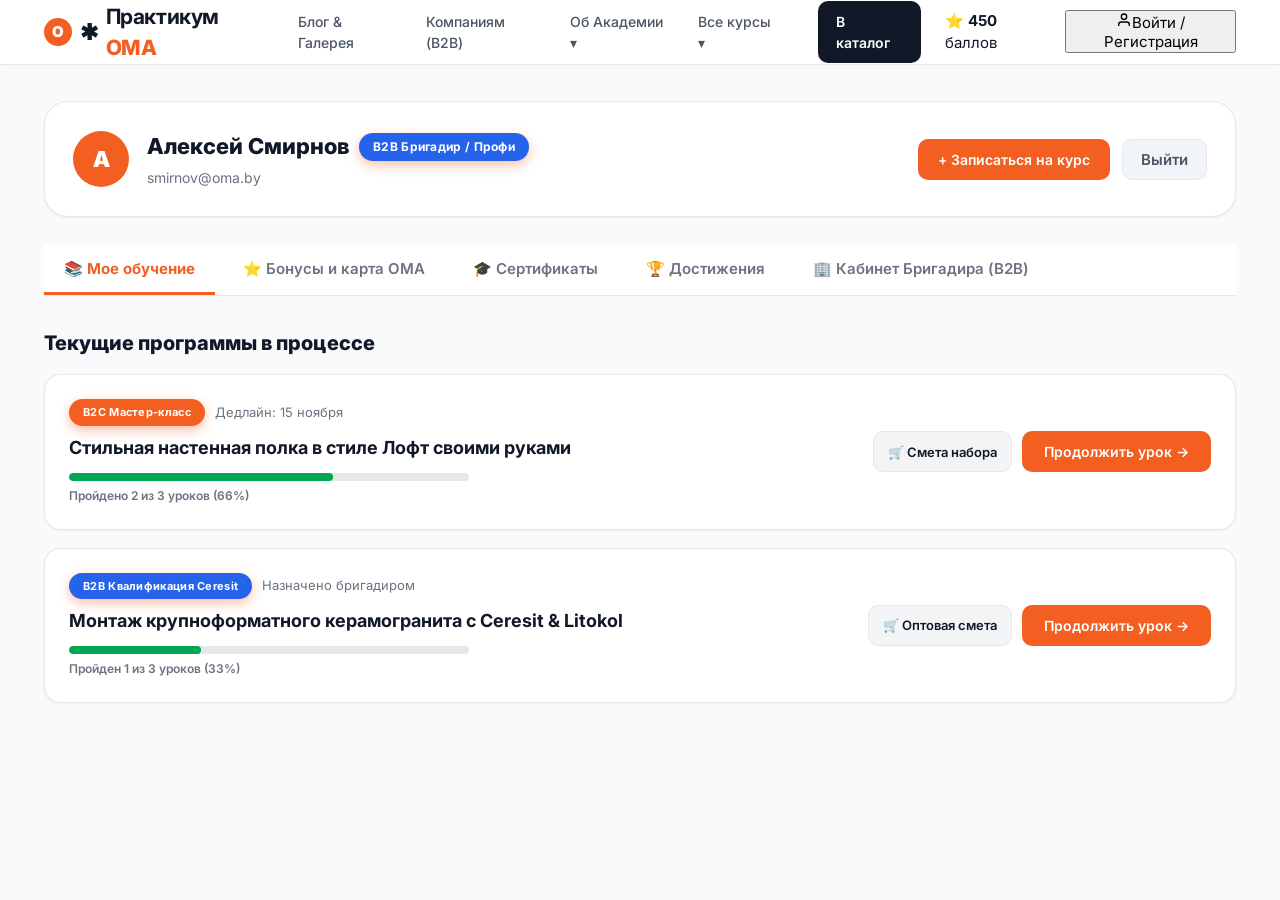
==== commit 56b7d504: "1.1.1" ====
--- a/cabinet.html
+++ b/cabinet.html
@@ -3,44 +3,30 @@
 <head>
   <meta charset="utf-8">
   <meta name="viewport" content="width=device-width, initial-scale=1, viewport-fit=cover">
-  <title>Личный кабинет — OMA ACADEMY</title>
+  <title>Личный кабинет — Практикум ОМА</title>
   <link rel="stylesheet" href="style.css">
 </head>
 <body>
-
-  <!-- Верхняя сервисная полоса ОМА -->
-  <div class="oma-topbar">
-    <div class="container">
-      <div class="oma-topbar-left">
-        <span>Город: <b>Минск</b></span>
-        <span>Контакт-центр: <b>536-45-00</b></span>
-      </div>
-      <div class="oma-topbar-right">
-        <a href="https://oma.by" target="_blank">Гипермаркет oma.by ↗</a>
-        <a href="courses.html">Каталог курсов</a>
-      </div>
-    </div>
-  </div>
 
   <!-- Главная шапка в стиле Яндекс Практикум -->
   <header class="site-header">
     <div class="container">
       <div class="header-inner">
-        <a class="brand-logo" href="index.html">
-          <img src="logo.png" alt="ОМА" style="height:38px;width:auto;border-radius:4px">
-          <span class="brand-badge">АКАДЕМИЯ</span>
-          <span class="brand-sub">Кабинет</span>
+        <a class="logo-practicum" href="index.html">
+          <span class="logo-badge-circle">О</span>
+          <span class="logo-asterisk">✱</span>
+          <span class="logo-brand-text">Практикум <span>ОМА</span></span>
         </a>
 
-        <nav class="main-nav">
-          <a class="nav-link" href="index.html">Главная</a>
-          <a class="nav-link" href="courses.html">Каталог курсов</a>
-          <a class="nav-link" href="learn.html?id=1">Тренажер (Практика)</a>
-          <a class="nav-link" href="gallery.html">Галерея До/После</a>
-          <a class="nav-link active" href="cabinet.html">Личный кабинет</a>
+        <nav class="header-nav">
+          <a class="header-nav-link" href="gallery.html">Блог & Галерея</a>
+          <a class="header-nav-link" href="cabinet.html?tab=b2b">Компаниям (B2B)</a>
+          <a class="header-nav-link" href="index.html#expertise">Об Академии ▾</a>
+          <a class="header-nav-link" href="courses.html">Все курсы ▾</a>
+          <a class="btn-header-catalog" href="courses.html">В каталог</a>
         </nav>
 
-        <div class="header-actions">
+        <div class="header-user-slot">
           <div id="header-points-slot"></div>
           <div id="header-auth-slot"></div>
         </div>
@@ -53,11 +39,11 @@
       <!-- Баннер профиля пользователя -->
       <div style="background:#ffffff;border:1px solid var(--border);border-radius:var(--radius-lg);padding:28px;margin-bottom:28px;display:flex;justify-content:space-between;align-items:center;flex-wrap:wrap;gap:20px;box-shadow:var(--shadow-sm)">
         <div style="display:flex;align-items:center;gap:18px">
-          <div class="avatar-circle" style="width:64px;height:64px;font-size:24px" id="cab-avatar">U</div>
+          <div class="logo-badge-circle" style="width:56px;height:56px;font-size:22px" id="cab-avatar">О</div>
           <div>
             <div style="display:flex;align-items:center;gap:10px;margin-bottom:4px">
               <h1 style="font-size:22px;font-weight:800;margin:0" id="cab-user-name">Пользователь ОМА</h1>
-              <span class="brand-badge" id="cab-user-badge">Студент</span>
+              <span class="hero-discount-pill" style="position:static" id="cab-user-badge">Студент</span>
             </div>
             <div style="font-size:14px;color:var(--text-muted)" id="cab-user-email">user@oma.by</div>
           </div>
@@ -73,35 +59,35 @@
       </div>
 
       <!-- Вкладки личного кабинета -->
-      <div class="cabinet-tabs-bar">
-        <div class="cabinet-tabs">
-          <button class="tab-btn active" data-tab="learning">
+      <div style="background:#ffffff;border-bottom:1px solid var(--border);margin-bottom:32px">
+        <div style="display:flex;gap:8px;overflow-x:auto">
+          <button class="tab-btn active" data-tab="learning" style="padding:14px 20px;font-weight:700;cursor:pointer;border:none;background:none;border-bottom:3px solid var(--oma-orange);color:var(--oma-orange)">
             <span>📚</span> Мое обучение
           </button>
-          <button class="tab-btn" data-tab="points">
+          <button class="tab-btn" data-tab="points" style="padding:14px 20px;font-weight:600;cursor:pointer;border:none;background:none;border-bottom:3px solid transparent;color:var(--text-muted)">
             <span>⭐</span> Бонусы и карта ОМА
           </button>
-          <button class="tab-btn" data-tab="certificates">
+          <button class="tab-btn" data-tab="certificates" style="padding:14px 20px;font-weight:600;cursor:pointer;border:none;background:none;border-bottom:3px solid transparent;color:var(--text-muted)">
             <span>🎓</span> Сертификаты
           </button>
-          <button class="tab-btn" data-tab="achievements">
+          <button class="tab-btn" data-tab="achievements" style="padding:14px 20px;font-weight:600;cursor:pointer;border:none;background:none;border-bottom:3px solid transparent;color:var(--text-muted)">
             <span>🏆</span> Достижения
           </button>
-          <button class="tab-btn" data-tab="b2b" id="tab-btn-b2b">
+          <button class="tab-btn" data-tab="b2b" id="tab-btn-b2b" style="padding:14px 20px;font-weight:600;cursor:pointer;border:none;background:none;border-bottom:3px solid transparent;color:var(--text-muted)">
             <span>🏢</span> Кабинет Бригадира (B2B)
           </button>
         </div>
       </div>
 
       <!-- ВКЛАДКА 1: МОЕ ОБУЧЕНИЕ -->
-      <div id="tab-learning" class="tab-content active">
+      <div id="tab-learning" class="tab-content active" style="display:block">
         <h2 style="font-size:20px;font-weight:800;margin-bottom:16px">Текущие программы в процессе</h2>
         <div style="display:grid;grid-template-columns:1fr;gap:18px;margin-bottom:36px">
           <!-- Активная карточка 1 -->
-          <div style="background:#ffffff;border:1px solid var(--border);border-radius:var(--radius-md);padding:24px;display:flex;justify-content:space-between;align-items:center;flex-wrap:wrap;gap:20px">
+          <div style="background:#ffffff;border:1px solid var(--border);border-radius:var(--radius-md);padding:24px;display:flex;justify-content:space-between;align-items:center;flex-wrap:wrap;gap:20px;box-shadow:var(--shadow-sm)">
             <div style="flex:1;min-width:280px">
               <div style="display:flex;align-items:center;gap:10px;margin-bottom:8px">
-                <span class="course-cover-badge" style="position:static;background:var(--oma-orange-soft);color:var(--oma-orange)">B2C Мастер-класс</span>
+                <span class="hero-discount-pill" style="position:static;font-size:11px">B2C Мастер-класс</span>
                 <span style="font-size:13px;color:var(--text-muted)">Дедлайн: 15 ноября</span>
               </div>
               <h3 style="font-size:18px;font-weight:700;margin-bottom:12px">Стильная настенная полка в стиле Лофт своими руками</h3>
@@ -117,10 +103,10 @@
           </div>
 
           <!-- Активная карточка 2 -->
-          <div style="background:#ffffff;border:1px solid var(--border);border-radius:var(--radius-md);padding:24px;display:flex;justify-content:space-between;align-items:center;flex-wrap:wrap;gap:20px">
+          <div style="background:#ffffff;border:1px solid var(--border);border-radius:var(--radius-md);padding:24px;display:flex;justify-content:space-between;align-items:center;flex-wrap:wrap;gap:20px;box-shadow:var(--shadow-sm)">
             <div style="flex:1;min-width:280px">
               <div style="display:flex;align-items:center;gap:10px;margin-bottom:8px">
-                <span class="course-cover-badge" style="position:static;background:var(--oma-purple-soft);color:var(--oma-purple)">B2B Квалификация Ceresit</span>
+                <span class="hero-discount-pill" style="position:static;font-size:11px;background:#2563eb">B2B Квалификация Ceresit</span>
                 <span style="font-size:13px;color:var(--text-muted)">Назначено бригадиром</span>
               </div>
               <h3 style="font-size:18px;font-weight:700;margin-bottom:12px">Монтаж крупноформатного керамогранита с Ceresit & Litokol</h3>
@@ -138,39 +124,31 @@
       </div>
 
       <!-- ВКЛАДКА 2: БОНУСЫ И КАРТА ОМА -->
-      <div id="tab-points" class="tab-content">
-        <div class="loyalty-banner">
+      <div id="tab-points" class="tab-content" style="display:none">
+        <div class="promo-green-banner" style="background:#111827;grid-template-columns:1fr 1fr;margin-bottom:32px">
           <div>
-            <div class="loyalty-balance-title">Баланс бонусных баллов ОМА</div>
-            <div class="loyalty-balance-value" id="cab-total-points">450 ⭐</div>
+            <div style="font-size:13px;font-weight:600;color:#94a3b8;text-transform:uppercase;margin-bottom:8px">Баланс бонусных баллов ОМА</div>
+            <div style="font-size:46px;font-weight:900;color:#fbbf24;margin-bottom:10px" id="cab-total-points">450 ⭐</div>
             <p style="font-size:14px;color:#cbd5e1;line-height:1.5;margin-bottom:18px">
               1 балл = 1 рубль скидки при оплате любых покупок в интернет-магазине oma.by и гипермаркетах сети.
             </p>
-            <button class="btn-primary" style="padding:10px 20px" onclick="document.getElementById('spend-points-box').scrollIntoView({behavior:'smooth'})">
-              Списать баллы на покупку
-            </button>
-          </div>
-
-          <!-- Привязка дисконтной карты ОМА -->
-          <div class="loyalty-card-box">
+          </div>
+
+          <div style="background:rgba(255,255,255,0.08);border:1px solid rgba(255,255,255,0.15);border-radius:14px;padding:20px">
             <div style="font-weight:700;font-size:16px;margin-bottom:8px">Синхронизация карты покупателя ОМА</div>
             <p style="font-size:13px;color:#cbd5e1;margin-bottom:14px">
-              Привяжите вашу дисконтную карту, чтобы бонусы с обучающей платформы синхронизировались с чеками в гипермаркете.
+              Привяжите дисконтную карту для синхронизации бонусов с покупками в ОМА.
             </p>
             <div style="display:flex;gap:8px">
               <input type="text" id="cab-card-input" placeholder="7789-4412-9901" style="flex:1;padding:10px 14px;border:none;border-radius:8px;font-family:'JetBrains Mono',monospace;font-size:14px">
-              <button id="cab-sync-card-btn" class="btn" style="background:var(--oma-orange);color:#fff;font-weight:700;padding:10px 16px;border-radius:8px">
-                Привязать
-              </button>
-            </div>
-            <div id="cab-card-status" style="font-size:12px;color:#86efac;margin-top:8px">✓ Дисконтная карта ОМА привязана и активна</div>
-          </div>
-        </div>
-
-        <!-- Списание бонусов -->
-        <div id="spend-points-box" style="background:#ffffff;border:1px solid var(--border);border-radius:var(--radius-md);padding:24px;margin-bottom:32px">
-          <h3 style="font-size:18px;font-weight:700;margin-bottom:12px">Монетизация баллов: списание на скидку в ОМА</h3>
-          <p style="font-size:14px;color:var(--text-secondary);margin-bottom:18px">Сформируйте промокод на скидку для заказа на oma.by или оплаты мастер-класса:</p>
+              <button id="cab-sync-card-btn" class="btn-primary" style="padding:10px 18px">Привязать</button>
+            </div>
+            <div id="cab-card-status" style="font-size:12px;color:#86efac;margin-top:8px">✓ Дисконтная карта ОМА привязана и активна (+50 баллов)</div>
+          </div>
+        </div>
+
+        <div style="background:#ffffff;border:1px solid var(--border);border-radius:var(--radius-md);padding:24px;margin-bottom:32px">
+          <h3 style="font-size:18px;font-weight:700;margin-bottom:12px">Монетизация баллов: списание на скидку в гипермаркетах ОМА</h3>
           <div style="display:flex;gap:12px;align-items:center;flex-wrap:wrap">
             <input type="number" id="inp-spend-amount" placeholder="Кол-во баллов (например 50)" style="width:240px;padding:10px 14px;border:1px solid var(--border);border-radius:8px">
             <button id="btn-spend-submit" class="btn-primary" style="padding:10px 20px">Сформировать скидочный сертификат</button>
@@ -178,29 +156,27 @@
           </div>
         </div>
 
-        <!-- История начислений -->
         <h3 style="font-size:18px;font-weight:700;margin-bottom:14px">История операций с бонусами</h3>
         <table class="materials-table">
           <thead>
             <tr><th>Дата</th><th>Операция</th><th>Баллы</th><th>Статус</th></tr>
           </thead>
-          <tbody id="cab-tx-table">
-            <tr><td>26.10.2026</td><td>Завершение мастер-класса: Полка Лофт</td><td style="color:var(--oma-green);font-weight:700">+100</td><td>Зачислено</td></tr>
-            <tr><td>24.10.2026</td><td>Бонус за привязку дисконтной карты ОМА</td><td style="color:var(--oma-green);font-weight:700">+50</td><td>Зачислено</td></tr>
-            <tr><td>20.10.2026</td><td>Успешная сертификация по электромонтажу</td><td style="color:var(--oma-green);font-weight:700">+300</td><td>Зачислено</td></tr>
+          <tbody>
+            <tr><td>26.10.2026</td><td>Завершение мастер-класса: Полка Лофт</td><td style="color:var(--practicum-green);font-weight:700">+100</td><td>Зачислено</td></tr>
+            <tr><td>24.10.2026</td><td>Бонус за привязку дисконтной карты ОМА</td><td style="color:var(--practicum-green);font-weight:700">+50</td><td>Зачислено</td></tr>
+            <tr><td>20.10.2026</td><td>Успешная сертификация по электромонтажу</td><td style="color:var(--practicum-green);font-weight:700">+300</td><td>Зачислено</td></tr>
           </tbody>
         </table>
       </div>
 
       <!-- ВКЛАДКА 3: СЕРТИФИКАТЫ -->
-      <div id="tab-certificates" class="tab-content">
+      <div id="tab-certificates" class="tab-content" style="display:none">
         <h2 style="font-size:20px;font-weight:800;margin-bottom:16px">Мои официальные сертификаты ОМА</h2>
         <div style="display:grid;grid-template-columns:repeat(auto-fill, minmax(360px, 1fr));gap:24px">
-          <!-- Сертификат 1 -->
-          <div style="background:#ffffff;border:1px solid var(--border);border-radius:var(--radius-md);padding:24px;box-shadow:var(--shadow-sm);border-top:4px solid var(--oma-green)">
+          <div style="background:#ffffff;border:1px solid var(--border);border-radius:var(--radius-md);padding:24px;box-shadow:var(--shadow-sm);border-top:4px solid var(--practicum-green)">
             <div style="display:flex;justify-content:space-between;align-items:center;margin-bottom:10px">
-              <span style="font-size:12px;font-weight:700;color:var(--oma-green)">ОФИЦИАЛЬНЫЙ СЕРТИФИКАТ</span>
-              <span style="font-size:12px;color:var(--text-muted)">Выдан: 25.10.2026</span>
+              <span style="font-size:12px;font-weight:700;color:var(--practicum-green)">ОФИЦИАЛЬНЫЙ СЕРТИФИКАТ</span>
+              <span style="font-size:12px;color:var(--text-muted)">25.10.2026</span>
             </div>
             <h3 style="font-size:17px;font-weight:700;margin-bottom:8px">Монтаж крупноформатного керамогранита</h3>
             <div style="font-size:13px;color:var(--text-muted);margin-bottom:16px">
@@ -215,48 +191,38 @@
       </div>
 
       <!-- ВКЛАДКА 4: ДОСТИЖЕНИЯ -->
-      <div id="tab-achievements" class="tab-content">
+      <div id="tab-achievements" class="tab-content" style="display:none">
         <h2 style="font-size:20px;font-weight:800;margin-bottom:16px">Цифровые награды и достижения</h2>
-        <div class="achievements-grid" id="cab-achievements-container">
-          <!-- Генерируется из AppData -->
-        </div>
+        <div class="courses-grid" id="cab-achievements-container" style="grid-template-columns:repeat(auto-fill, minmax(220px, 1fr))"></div>
       </div>
 
       <!-- ВКЛАДКА 5: B2B КАБИНЕТ БРИГАДИРА -->
-      <div id="tab-b2b" class="tab-content">
-        <div class="b2b-panel">
-          <div class="b2b-header">
+      <div id="tab-b2b" class="tab-content" style="display:none">
+        <div style="background:#ffffff;border:1px solid var(--border);border-radius:var(--radius-lg);padding:28px;box-shadow:var(--shadow-sm)">
+          <div style="display:flex;justify-content:space-between;align-items:center;margin-bottom:24px;flex-wrap:wrap;gap:16px">
             <div>
-              <span class="brand-badge" style="margin-bottom:6px;display:inline-block">B2B УПРАВЛЕНИЕ</span>
+              <span class="hero-discount-pill" style="position:static;display:inline-block;margin-bottom:6px">B2B УПРАВЛЕНИЕ</span>
               <h2 style="font-size:22px;font-weight:800;margin:0">ООО «СтройМастер Минск»</h2>
               <div style="font-size:13px;color:var(--text-muted)">Бригадир: Дмитрий Ковалев • 4 сертифицированных мастера</div>
             </div>
-            <button id="btn-add-member" class="btn-primary" style="padding:10px 18px;font-size:13px">
+            <button class="btn-primary" style="padding:10px 18px;font-size:13px">
               + Добавить мастера в бригаду
             </button>
           </div>
 
-          <!-- Список сотрудников бригады -->
           <h3 style="font-size:16px;font-weight:700;margin-bottom:14px">Мастера строительной бригады</h3>
           <table class="materials-table" style="margin-bottom:32px">
             <thead>
               <tr><th>Сотрудник</th><th>Email</th><th>Роль</th><th>Квалификация</th></tr>
             </thead>
             <tbody>
-              <tr><td><b>Дмитрий Ковалев</b></td><td>kovalev@stroymaster.by</td><td><span class="tag f" style="background:var(--oma-orange);color:#fff">Бригадир</span></td><td>Ceresit Master PRO</td></tr>
+              <tr><td><b>Дмитрий Ковалев</b></td><td>kovalev@stroymaster.by</td><td><span style="background:var(--oma-orange);color:#fff;font-size:12px;padding:2px 8px;border-radius:4px;font-weight:600">Бригадир</span></td><td>Ceresit Master PRO</td></tr>
               <tr><td><b>Иван Петров</b></td><td>petrov@stroymaster.by</td><td>Мастер</td><td>Керамогранит 120x120</td></tr>
               <tr><td><b>Сергей Морозов</b></td><td>morozov@stroymaster.by</td><td>Мастер</td><td>Фасадные системы Knauf</td></tr>
             </tbody>
           </table>
 
-          <!-- Назначенные курсы и сертификации -->
-          <div style="display:flex;justify-content:space-between;align-items:center;margin-bottom:14px">
-            <h3 style="font-size:16px;font-weight:700;margin:0">Контроль прохождения курсов и сертификации</h3>
-            <button class="btn" onclick="alert('Выберите сотрудника и курс из формы')" style="background:#f1f5f9;border:1px solid var(--border);padding:8px 14px;border-radius:8px;font-size:13px;font-weight:600">
-              Назначить новый курс сотруднику
-            </button>
-          </div>
-
+          <h3 style="font-size:16px;font-weight:700;margin-bottom:14px">Контроль прохождения курсов и сертификации</h3>
           <table class="materials-table">
             <thead>
               <tr><th>Сотрудник</th><th>Назначенный курс</th><th>Дедлайн</th><th>Статус прохождения</th></tr>
@@ -266,7 +232,7 @@
                 <td><b>Иван Петров</b></td>
                 <td>Монтаж керамогранита Ceresit</td>
                 <td>15.11.2026</td>
-                <td><span style="color:var(--oma-green);font-weight:700">✓ Сертифицирован (3/3 шага)</span></td>
+                <td><span style="color:var(--practicum-green);font-weight:700">✓ Сертифицирован (3/3 шага)</span></td>
               </tr>
               <tr>
                 <td><b>Сергей Морозов</b></td>
@@ -282,16 +248,6 @@
     </div>
   </main>
 
-  <!-- Футер -->
-  <footer class="site-footer">
-    <div class="container">
-      <div class="footer-bottom" style="border-top:none;padding-top:0">
-        <div>© 1992–2026 ООО «ОМА». Личный кабинет платформы OMA ACADEMY.</div>
-        <a href="https://oma.by" style="color:#cbd5e1" target="_blank">Перейти в гипермаркет oma.by ↗</a>
-      </div>
-    </div>
-  </footer>
-
   <script src="config.js"></script>
   <script src="app.js"></script>
   <script src="auth.js"></script>
@@ -300,7 +256,6 @@
       var urlParams = new URLSearchParams(location.search);
       var tabParam = urlParams.get('tab') || 'learning';
 
-      // Авторизационные данные
       var user = window.OmaAuth.user() || { name: 'Алексей Смирнов', email: 'smirnov@oma.by', audience: 'pro' };
 
       document.getElementById('cab-user-name').textContent = user.name;
@@ -310,27 +265,30 @@
       var badge = document.getElementById('cab-user-badge');
       if (user.audience === 'pro' || user.audience === 'team') {
         badge.textContent = 'B2B Бригадир / Профи';
-        badge.style.background = 'var(--oma-purple)';
-      } else {
-        badge.textContent = 'Студент';
+        badge.style.background = '#2563eb';
       }
 
       document.getElementById('cab-logout-btn').onclick = function () {
         window.OmaAuth.logout();
       };
 
-      // Переключение вкладок
       var tabBtns = document.querySelectorAll('.tab-btn');
       var tabContents = document.querySelectorAll('.tab-content');
 
       function switchTab(tId) {
-        tabBtns.forEach(function (b) { b.classList.remove('active'); });
-        tabContents.forEach(function (c) { c.classList.remove('active'); });
+        tabBtns.forEach(function (b) {
+          b.style.borderBottomColor = 'transparent';
+          b.style.color = 'var(--text-muted)';
+        });
+        tabContents.forEach(function (c) { c.style.display = 'none'; });
 
         var targetBtn = document.querySelector('.tab-btn[data-tab="' + tId + '"]');
         var targetContent = document.getElementById('tab-' + tId);
-        if (targetBtn) targetBtn.classList.add('active');
-        if (targetContent) targetContent.classList.add('active');
+        if (targetBtn) {
+          targetBtn.style.borderBottomColor = 'var(--oma-orange)';
+          targetBtn.style.color = 'var(--oma-orange)';
+        }
+        if (targetContent) targetContent.style.display = 'block';
       }
 
       tabBtns.forEach(function (btn) {
@@ -343,26 +301,24 @@
 
       if (tabParam) switchTab(tabParam);
 
-      // Загрузка ачивок
       var achievements = await window.OmaApp.data.getAchievements();
       var achContainer = document.getElementById('cab-achievements-container');
       if (achContainer) {
         achContainer.innerHTML = '';
         achievements.forEach(function (a) {
           var el = document.createElement('div');
-          el.className = 'achievement-card' + (a.earned ? ' earned' : '');
+          el.style.cssText = 'background:#fff;border:1px solid var(--border);border-radius:12px;padding:20px;text-align:center;box-shadow:var(--shadow-sm)';
           el.innerHTML =
-            '<div class="achievement-icon">' + (a.iconUrl || '🏆') + '</div>' +
-            '<div class="achievement-name">' + a.name + '</div>' +
-            '<div class="achievement-desc">' + a.description + '</div>' +
-            '<div style="margin-top:10px;font-size:11px;font-weight:700;color:' + (a.earned ? 'var(--oma-green)' : 'var(--text-muted)') + '">' +
+            '<div style="font-size:36px;margin-bottom:8px">' + (a.iconUrl || '🏆') + '</div>' +
+            '<div style="font-weight:700;font-size:15px;margin-bottom:6px">' + a.name + '</div>' +
+            '<div style="font-size:12px;color:var(--text-muted)">' + a.description + '</div>' +
+            '<div style="margin-top:10px;font-size:11px;font-weight:700;color:' + (a.earned ? 'var(--practicum-green)' : 'var(--text-muted)') + '">' +
               (a.earned ? '✓ ПОЛУЧЕНО' : 'В процессе') +
             '</div>';
           achContainer.appendChild(el);
         });
       }
 
-      // Привязка дисконтной карты
       document.getElementById('cab-sync-card-btn').onclick = async function () {
         var cardVal = document.getElementById('cab-card-input').value.trim();
         if (!cardVal) { alert('Введите номер дисконтной карты ОМА'); return; }
@@ -371,13 +327,12 @@
         document.getElementById('cab-card-status').textContent = '✓ Дисконтная карта ' + cardVal + ' успешно привязана (+50 баллов)!';
       };
 
-      // Списание бонусов
       document.getElementById('btn-spend-submit').onclick = function () {
         var amt = parseInt(document.getElementById('inp-spend-amount').value, 10);
         var msg = document.getElementById('spend-result-msg');
         if (!amt || amt <= 0) { msg.textContent = 'Укажите количество баллов'; msg.style.color = '#ef4444'; return; }
         msg.textContent = '✓ Успешно списано ' + amt + ' баллов. Скидка на заказ в ОМА активирована!';
-        msg.style.color = 'var(--oma-green)';
+        msg.style.color = 'var(--practicum-green)';
         var current = parseInt(document.getElementById('cab-total-points').textContent, 10);
         document.getElementById('cab-total-points').textContent = Math.max(0, current - amt) + ' ⭐';
       };
--- a/style.css
+++ b/style.css
@@ -1,57 +1,53 @@
 /* ==========================================================================
-   OMA ACADEMY — ДИЗАЙН В СТИЛЕ ЯНДЕКС ПРАКТИКУМ В ФИРМЕННЫХ ЦВЕТАХ ОМА
+   OMA ACADEMY — ДИЗАЙН ЯНДЕКС ПРАКТИКУМ В ЦВЕТАХ ОМА
+   Точное соответствие визуальному стилю practicum.yandex.ru
    ========================================================================== */
 
-@import url('https://fonts.googleapis.com/css2?family=Inter:wght@300;400;500;600;700;800&family=JetBrains+Mono:wght@400;600&display=swap');
+@import url('https://fonts.googleapis.com/css2?family=Inter:wght@300;400;500;600;700;800;900&family=JetBrains+Mono:wght@400;500;700&display=swap');
 
 :root {
-  /* Фирменная палитра ОМА */
+  /* Фирменные цвета ОМА */
   --oma-orange: #f35f21;
   --oma-orange-hover: #e04f13;
   --oma-orange-active: #c94008;
-  --oma-orange-soft: #fff7ed;
-  --oma-orange-glow: rgba(243, 95, 33, 0.25);
-
-  /* Контрастная темная гамма Практикума */
-  --oma-navy: #111827;
-  --oma-navy-hover: #1f2937;
-  --oma-dark-card: #182234;
-  --oma-dark-border: #2d3748;
-
-  /* Вспомогательные акценты для направлений */
-  --oma-blue: #2563eb;       /* Студенты */
-  --oma-blue-soft: #eff6ff;
-  --oma-purple: #7c3aed;     /* B2B / Профессионалы */
-  --oma-purple-soft: #f5f3ff;
-  --oma-green: #10b981;      /* Успех, сертификаты */
-  --oma-green-soft: #ecfdf5;
-  --oma-amber: #f59e0b;      /* Баллы и бонусы */
-  --oma-amber-soft: #fffbeb;
-
-  /* Нейтральная сетка */
-  --bg-page: #f8fafc;
+  --oma-orange-soft: #fff4ed;
+  --oma-orange-glow: rgba(243, 95, 33, 0.35);
+
+  /* Зеленый промо-блок (как в Практикуме) */
+  --practicum-green: #00a651;
+  --practicum-green-dark: #008f45;
+  --practicum-green-soft: #e6f7ee;
+
+  /* Темная секция экспертности Практикума */
+  --practicum-dark-bg: #0d1912;
+  --practicum-dark-card: rgba(255, 255, 255, 0.08);
+  --practicum-dark-border: rgba(255, 255, 255, 0.12);
+
+  /* Нейтральная палитра интерфейса */
+  --bg-page: #f9fafb;
   --surface: #ffffff;
-  --surface-alt: #f1f5f9;
-  --border: #e2e8f0;
-  --border-strong: #cbd5e1;
+  --border: #e5e7eb;
+  --border-light: #f3f4f6;
 
   /* Типографика */
-  --text-main: #0f172a;
-  --text-secondary: #475569;
-  --text-muted: #64748b;
-  --text-inverse: #ffffff;
-
-  /* Геометрия и тени (в стиле Practicum) */
+  --text-main: #111827;
+  --text-secondary: #4b5563;
+  --text-muted: #6b7280;
+  --text-white: #ffffff;
+
+  /* Скругления Яндекс Практикум */
+  --radius-pill: 9999px;
   --radius-xs: 6px;
   --radius-sm: 10px;
   --radius-md: 16px;
-  --radius-lg: 22px;
+  --radius-lg: 24px;
   --radius-xl: 32px;
 
-  --shadow-sm: 0 1px 3px rgba(15, 23, 42, 0.08);
-  --shadow-md: 0 4px 16px -2px rgba(15, 23, 42, 0.06), 0 2px 6px -1px rgba(15, 23, 42, 0.04);
-  --shadow-lg: 0 10px 30px -5px rgba(15, 23, 42, 0.08), 0 4px 10px -2px rgba(15, 23, 42, 0.04);
-  --shadow-orange: 0 8px 24px -4px rgba(243, 95, 33, 0.35);
+  /* Тени */
+  --shadow-sm: 0 1px 3px rgba(0, 0, 0, 0.05);
+  --shadow-md: 0 4px 20px -2px rgba(0, 0, 0, 0.08);
+  --shadow-lg: 0 20px 40px -8px rgba(0, 0, 0, 0.15);
+  --shadow-float: 0 12px 36px rgba(0, 0, 0, 0.18);
 
   --transition: all 0.2s cubic-bezier(0.16, 1, 0.3, 1);
 }
@@ -66,7 +62,7 @@
   font-family: 'Inter', -apple-system, BlinkMacSystemFont, 'Segoe UI', Roboto, sans-serif;
   background-color: var(--bg-page);
   color: var(--text-main);
-  line-height: 1.55;
+  line-height: 1.5;
   font-size: 15px;
   -webkit-font-smoothing: antialiased;
   min-height: 100vh;
@@ -85,564 +81,614 @@
   font-size: inherit;
 }
 
-/* ==========================================================================
-   КОНТЕЙНЕРЫ И СЕТКА
-   ========================================================================== */
 .container {
-  max-width: 1260px;
+  max-width: 1240px;
   margin: 0 auto;
   padding: 0 24px;
 }
 
-.container-sm {
-  max-width: 900px;
-  margin: 0 auto;
-  padding: 0 24px;
-}
-
 /* ==========================================================================
-   ВЕРХНЯЯ СЛУЖЕБНАЯ ШАПКА ОМА
+   1. ШАПКА В СТИЛЕ ЯНДЕКС ПРАКТИКУМ (С БРЕНДИНГОМ ОМА)
    ========================================================================== */
-.oma-topbar {
+.site-header {
   background: #ffffff;
   border-bottom: 1px solid var(--border);
-  font-size: 13px;
-  color: var(--text-muted);
-  height: 38px;
-  display: flex;
-  align-items: center;
-}
-
-.oma-topbar .container {
-  display: flex;
-  justify-content: space-between;
-  align-items: center;
-  width: 100%;
-}
-
-.oma-topbar-left {
-  display: flex;
-  gap: 24px;
-  align-items: center;
-}
-
-.oma-topbar-left span b {
-  color: var(--text-main);
-  font-weight: 600;
-}
-
-.oma-topbar-right {
-  display: flex;
-  gap: 20px;
-  align-items: center;
-}
-
-.oma-topbar-right a:hover {
-  color: var(--oma-orange);
-}
-
-/* ==========================================================================
-   ГЛАВНАЯ ШАПКА (HEADER ПРАКТИКУМА В СТИЛЕ ОМА)
-   ========================================================================== */
-.site-header {
-  background: var(--oma-navy);
-  color: #ffffff;
   position: sticky;
   top: 0;
   z-index: 100;
-  box-shadow: 0 4px 20px rgba(0, 0, 0, 0.15);
+  box-shadow: 0 1px 4px rgba(0, 0, 0, 0.02);
 }
 
 .header-inner {
   display: flex;
   align-items: center;
   justify-content: space-between;
-  height: 72px;
+  height: 64px;
+  gap: 24px;
+}
+
+.header-left {
+  display: flex;
+  align-items: center;
+  gap: 12px;
+}
+
+/* Логотип Практикум ОМА: красно-оранжевый кружок + снежинка/звезда + Практикум ОМА */
+.logo-practicum {
+  display: flex;
+  align-items: center;
+  gap: 8px;
+  font-weight: 700;
+  font-size: 21px;
+  letter-spacing: -0.4px;
+  color: var(--text-main);
+}
+
+.logo-badge-circle {
+  width: 28px;
+  height: 28px;
+  background: var(--oma-orange);
+  color: #ffffff;
+  border-radius: 50%;
+  display: inline-flex;
+  align-items: center;
+  justify-content: center;
+  font-weight: 900;
+  font-size: 15px;
+}
+
+.logo-asterisk {
+  color: var(--text-main);
+  font-size: 22px;
+  line-height: 1;
+}
+
+.logo-brand-text {
+  font-weight: 700;
+}
+
+.logo-brand-text span {
+  color: var(--oma-orange);
+  font-weight: 800;
+}
+
+/* Меню навигации */
+.header-nav {
+  display: flex;
+  align-items: center;
+  gap: 24px;
+  margin-left: auto;
+}
+
+.header-nav-link {
+  font-size: 14px;
+  font-weight: 500;
+  color: var(--text-secondary);
+  display: flex;
+  align-items: center;
+  gap: 4px;
+  cursor: pointer;
+}
+
+.header-nav-link:hover {
+  color: var(--text-main);
+}
+
+.btn-header-catalog {
+  background: #111827;
+  color: #ffffff;
+  padding: 10px 18px;
+  border-radius: var(--radius-sm);
+  font-size: 14px;
+  font-weight: 600;
+  border: none;
+  cursor: pointer;
+  transition: var(--transition);
+  margin-left: 12px;
+}
+
+.btn-header-catalog:hover {
+  background: #1f2937;
+  transform: translateY(-1px);
+}
+
+.header-user-slot {
+  display: flex;
+  align-items: center;
+  gap: 12px;
+}
+
+/* ==========================================================================
+   2. ГЕРОЙ-БАННЕР (НЕБО, ЗЕЛЕНЫЙ ХОЛМ, ЛЮДИ И СТЕКЛЯННЫЙ ПОИСКОВЫЙ БОКС)
+   ========================================================================== */
+.hero-practicum {
+  position: relative;
+  background: linear-gradient(180deg, #4aa3df 0%, #76beeb 45%, #62bd5b 75%, #3ba832 100%);
+  color: #ffffff;
+  padding: 56px 0 88px;
+  overflow: hidden;
+  border-radius: 0 0 32px 32px;
+}
+
+/* Фоновые люди на фоне холма (по скриншоту) */
+.hero-practicum::before {
+  content: '';
+  position: absolute;
+  bottom: 0;
+  left: 0;
+  right: 0;
+  height: 100%;
+  background-image: 
+    radial-gradient(circle at 12% 65%, rgba(255, 255, 255, 0.15) 0%, transparent 40%),
+    radial-gradient(circle at 88% 65%, rgba(255, 255, 255, 0.15) 0%, transparent 40%);
+  pointer-events: none;
+}
+
+/* Верхняя строка статусов */
+.hero-status-row {
+  display: flex;
+  justify-content: center;
+  align-items: center;
   gap: 28px;
-}
-
-/* Логотип */
-.brand-logo {
-  display: flex;
-  align-items: center;
+  margin-bottom: 24px;
+  flex-wrap: wrap;
+}
+
+.hero-status-badge {
+  display: inline-flex;
+  align-items: center;
+  gap: 6px;
+  font-size: 13px;
+  font-weight: 500;
+  color: #ffffff;
+  text-shadow: 0 1px 3px rgba(0, 0, 0, 0.2);
+}
+
+.status-info-icon {
+  display: inline-flex;
+  align-items: center;
+  justify-content: center;
+  width: 14px;
+  height: 14px;
+  border-radius: 50%;
+  background: rgba(255, 255, 255, 0.3);
+  font-size: 10px;
+  font-style: italic;
+  font-family: serif;
+}
+
+/* Главный заголовок */
+.hero-main-title {
+  text-align: center;
+  font-size: 44px;
+  font-weight: 800;
+  line-height: 1.15;
+  letter-spacing: -0.8px;
+  max-width: 900px;
+  margin: 0 auto 36px;
+  text-shadow: 0 2px 6px rgba(0, 0, 0, 0.15);
+}
+
+/* ==========================================================================
+   ИНТЕРАКТИВНЫЙ ПОИСКОВЫЙ ХАБ-БОКС (ИЗ СКРИНШОТА 1)
+   ========================================================================== */
+.hero-search-hub {
+  max-width: 580px;
+  margin: 0 auto;
+  position: relative;
+  background: rgba(255, 255, 255, 0.35);
+  backdrop-filter: blur(20px);
+  -webkit-backdrop-filter: blur(20px);
+  border: 1.5px solid rgba(255, 255, 255, 0.75);
+  border-radius: var(--radius-xl);
+  padding: 24px 24px 20px;
+  box-shadow: 0 20px 50px rgba(0, 0, 0, 0.18);
+}
+
+/* Оранжевый бейдж скидки справа вверху (по скриншоту) */
+.hero-discount-pill {
+  position: absolute;
+  top: -14px;
+  right: 28px;
+  background: var(--oma-orange);
+  color: #ffffff;
+  font-size: 12px;
+  font-weight: 700;
+  padding: 5px 14px;
+  border-radius: var(--radius-pill);
+  box-shadow: 0 4px 12px rgba(243, 95, 33, 0.4);
+  letter-spacing: 0.3px;
+}
+
+/* Поле поиска */
+.hub-search-input-wrap {
+  position: relative;
+  margin-bottom: 14px;
+}
+
+.hub-search-input-wrap svg {
+  position: absolute;
+  left: 16px;
+  top: 50%;
+  transform: translateY(-50%);
+  color: #64748b;
+}
+
+.hub-search-input {
+  width: 100%;
+  padding: 13px 16px 13px 44px;
+  border-radius: var(--radius-pill);
+  border: 1px solid rgba(255, 255, 255, 0.9);
+  background: rgba(255, 255, 255, 0.95);
+  font-size: 14px;
+  color: var(--text-main);
+  outline: none;
+  box-shadow: 0 2px 8px rgba(0, 0, 0, 0.06);
+  transition: var(--transition);
+}
+
+.hub-search-input:focus {
+  background: #ffffff;
+  border-color: var(--oma-orange);
+  box-shadow: 0 0 0 3px rgba(243, 95, 33, 0.2);
+}
+
+/* Таблетки направлений (Pill tags из скриншота) */
+.hub-tags-grid {
+  display: flex;
+  flex-wrap: wrap;
+  gap: 8px;
+  justify-content: center;
+  margin-bottom: 16px;
+}
+
+.hub-tag-pill {
+  background: #ffffff;
+  color: var(--text-main);
+  border: 1px solid rgba(255, 255, 255, 0.8);
+  font-size: 13px;
+  font-weight: 500;
+  padding: 8px 16px;
+  border-radius: var(--radius-pill);
+  cursor: pointer;
+  transition: var(--transition);
+  box-shadow: 0 2px 6px rgba(0, 0, 0, 0.04);
+}
+
+.hub-tag-pill:hover {
+  background: var(--oma-orange);
+  color: #ffffff;
+  transform: translateY(-2px);
+  box-shadow: 0 4px 12px rgba(243, 95, 33, 0.25);
+}
+
+/* Кнопка "Начать бесплатно" внизу хаб-бокса (по скриншоту) */
+.hub-action-btn {
+  width: 100%;
+  background: #ffffff;
+  border: none;
+  border-radius: var(--radius-pill);
+  padding: 12px 20px;
+  font-size: 14px;
+  font-weight: 600;
+  color: var(--text-main);
+  cursor: pointer;
+  display: flex;
+  align-items: center;
+  justify-content: center;
+  gap: 8px;
+  box-shadow: 0 2px 10px rgba(0, 0, 0, 0.08);
+  transition: var(--transition);
+}
+
+.hub-action-btn:hover {
+  background: #f8fafc;
+  transform: translateY(-1px);
+}
+
+.hub-action-btn .asterisk-orange {
+  color: var(--oma-orange);
+  font-size: 18px;
+}
+
+/* ==========================================================================
+   3. ЗЕЛЕНЫЙ ПРОМО-БАННЕР ("ДВОЙНАЯ ВЫГОДА", ИЗ СКРИНШОТА 1)
+   ========================================================================== */
+.promo-green-section {
+  padding: 24px 0 48px;
+}
+
+.promo-green-banner {
+  background: var(--practicum-green);
+  border-radius: var(--radius-xl);
+  color: #ffffff;
+  padding: 36px 44px;
+  display: grid;
+  grid-template-columns: 220px 1fr 220px;
+  align-items: center;
+  gap: 32px;
+  position: relative;
+  overflow: hidden;
+  box-shadow: var(--shadow-lg);
+}
+
+/* Круглый бейдж 30% слева */
+.promo-discount-circle {
+  width: 140px;
+  height: 140px;
+  border-radius: 50%;
+  background: radial-gradient(circle at 35% 35%, #ff7a3d 0%, #f35f21 70%, #d6470d 100%);
+  display: flex;
+  align-items: center;
+  justify-content: center;
+  font-size: 42px;
+  font-weight: 900;
+  color: #ffffff;
+  box-shadow: 0 10px 24px rgba(0, 0, 0, 0.25);
+  border: 4px solid rgba(255, 255, 255, 0.35);
+  margin: 0 auto;
+}
+
+/* Центральный текст и кнопка */
+.promo-content {
+  text-align: center;
+}
+
+.promo-title {
+  font-size: 26px;
+  font-weight: 800;
+  line-height: 1.25;
+  margin-bottom: 10px;
+}
+
+.promo-subtitle {
+  font-size: 14px;
+  line-height: 1.5;
+  color: rgba(255, 255, 255, 0.9);
+  margin-bottom: 22px;
+}
+
+.btn-promo-white {
+  background: #ffffff;
+  color: #111827;
+  padding: 12px 28px;
+  border-radius: var(--radius-sm);
+  font-weight: 700;
+  font-size: 14px;
+  border: none;
+  cursor: pointer;
+  transition: var(--transition);
+  display: inline-block;
+}
+
+.btn-promo-white:hover {
+  background: #f3f4f6;
+  transform: translateY(-2px);
+  box-shadow: 0 6px 16px rgba(0, 0, 0, 0.15);
+}
+
+/* Правая 3D-карточка выгоды */
+.promo-benefit-card {
+  background: #ffffff;
+  border-radius: var(--radius-md);
+  padding: 16px;
+  text-align: center;
+  box-shadow: 0 14px 30px rgba(0, 0, 0, 0.15);
+  position: relative;
+}
+
+.benefit-amount {
+  font-size: 24px;
+  font-weight: 800;
+  color: var(--practicum-green);
+  margin-bottom: 4px;
+}
+
+.benefit-label {
+  font-size: 11px;
+  font-weight: 600;
+  color: var(--text-muted);
+  text-transform: uppercase;
+}
+
+.floating-ai-badge {
+  position: absolute;
+  top: -14px;
+  right: -10px;
+  width: 52px;
+  height: 52px;
+  border-radius: 50%;
+  background: linear-gradient(135deg, #38bdf8 0%, #0284c7 100%);
+  color: #ffffff;
+  display: flex;
+  align-items: center;
+  justify-content: center;
+  font-weight: 800;
+  font-size: 13px;
+  box-shadow: 0 6px 16px rgba(2, 132, 199, 0.4);
+}
+
+/* ==========================================================================
+   4. ТЕМНАЯ СЕКЦИЯ ЭКСПЕРТИЗЫ (ИЗ СКРИНШОТА 2)
+   "Экспертиза в ремонте — это у нас от ОМА"
+   ========================================================================== */
+.expertise-section {
+  padding: 24px 0 64px;
+}
+
+.expertise-banner-dark {
+  background: var(--practicum-dark-bg);
+  border-radius: var(--radius-xl);
+  color: #ffffff;
+  padding: 56px 48px;
+  position: relative;
+  overflow: hidden;
+  box-shadow: var(--shadow-lg);
+}
+
+.expertise-title {
+  font-size: 38px;
+  font-weight: 800;
+  text-align: center;
+  margin-bottom: 40px;
+  letter-spacing: -0.5px;
+}
+
+.expertise-photo-hero {
+  border-radius: var(--radius-lg);
+  overflow: hidden;
+  height: 380px;
+  margin-bottom: 32px;
+  position: relative;
+  background-size: cover;
+  background-position: center;
+}
+
+.expertise-photo-hero::after {
+  content: '';
+  position: absolute;
+  inset: 0;
+  background: linear-gradient(180deg, rgba(13, 25, 18, 0) 60%, rgba(13, 25, 18, 0.85) 100%);
+}
+
+/* 3 темные полупрозрачные карточки экспертности */
+.expertise-cards-grid {
+  display: grid;
+  grid-template-columns: repeat(3, 1fr);
+  gap: 20px;
+}
+
+.expertise-card {
+  background: var(--practicum-dark-card);
+  backdrop-filter: blur(12px);
+  border: 1px solid var(--practicum-dark-border);
+  border-radius: var(--radius-md);
+  padding: 24px;
+  display: flex;
+  flex-direction: column;
   gap: 12px;
-  text-decoration: none;
+}
+
+.expertise-badge-pill {
+  width: 36px;
+  height: 36px;
+  border-radius: 8px;
+  background: var(--oma-orange);
+  color: #ffffff;
+  display: flex;
+  align-items: center;
+  justify-content: center;
+  font-weight: 900;
+  font-size: 16px;
+}
+
+.expertise-card p {
+  font-size: 14px;
+  line-height: 1.6;
+  color: #cbd5e1;
+}
+
+/* ==========================================================================
+   5. ПЛАВАЮЩИЕ ВИДЖЕТЫ ПРАКТИКУМА (ИЗ СКРИНШОТА 2)
+   ========================================================================== */
+/* Плавающий синий виджет внизу слева: Воркшопы от экспертов */
+.floating-workshop-card {
+  position: fixed;
+  bottom: 24px;
+  left: 24px;
+  background: #3b82f6;
+  color: #ffffff;
+  border-radius: var(--radius-md);
+  padding: 16px;
+  width: 190px;
+  box-shadow: var(--shadow-float);
+  z-index: 99;
+  cursor: pointer;
+  transition: var(--transition);
+}
+
+.floating-workshop-card:hover {
+  transform: translateY(-4px);
+  background: #2563eb;
+}
+
+.workshop-avatars-row {
+  display: flex;
+  margin-bottom: 10px;
+}
+
+.workshop-avatar {
+  width: 36px;
+  height: 36px;
+  border-radius: 50%;
+  border: 2px solid #3b82f6;
+  margin-right: -10px;
+  object-fit: cover;
+  background: #cbd5e1;
+}
+
+.workshop-text {
+  font-size: 12px;
+  font-weight: 600;
+  line-height: 1.35;
+}
+
+/* Плавающий темный бар внизу по центру: Двойная выгода */
+.floating-bottom-bar {
+  position: fixed;
+  bottom: 24px;
+  left: 50%;
+  transform: translateX(-50%);
+  background: rgba(17, 24, 39, 0.94);
+  backdrop-filter: blur(14px);
+  border: 1px solid rgba(255, 255, 255, 0.15);
+  border-radius: var(--radius-pill);
+  padding: 8px 12px 8px 16px;
+  display: flex;
+  align-items: center;
+  gap: 16px;
+  box-shadow: 0 16px 40px rgba(0, 0, 0, 0.3);
+  z-index: 99;
+}
+
+.floating-discount-badge {
+  background: var(--oma-orange);
+  color: #ffffff;
   font-weight: 800;
-  font-size: 20px;
-  letter-spacing: -0.5px;
-}
-
-.brand-badge {
-  background: var(--oma-orange);
-  color: #ffffff;
-  padding: 4px 10px;
-  border-radius: var(--radius-xs);
-  font-weight: 800;
-  font-size: 14px;
-  letter-spacing: 0.8px;
-}
-
-.brand-sub {
-  color: #94a3b8;
-  font-size: 14px;
-  font-weight: 500;
-}
-
-/* Главная навигация Практикума */
-.main-nav {
-  display: flex;
-  align-items: center;
-  gap: 8px;
-}
-
-.nav-link {
-  color: #cbd5e1;
-  font-size: 14px;
-  font-weight: 500;
-  padding: 8px 14px;
-  border-radius: var(--radius-sm);
-  transition: var(--transition);
-  display: flex;
-  align-items: center;
-  gap: 6px;
-}
-
-.nav-link:hover {
-  color: #ffffff;
-  background: rgba(255, 255, 255, 0.08);
-}
-
-.nav-link.active {
-  color: #ffffff;
-  background: rgba(243, 95, 33, 0.2);
-  border: 1px solid rgba(243, 95, 33, 0.4);
-}
-
-.nav-badge-pill {
-  background: var(--oma-orange);
-  color: #ffffff;
-  font-size: 11px;
-  font-weight: 700;
-  padding: 2px 6px;
-  border-radius: 20px;
-}
-
-/* Правый блок пользователя и баллов */
-.header-actions {
-  display: flex;
-  align-items: center;
-  gap: 14px;
-}
-
-.points-pill {
-  background: rgba(245, 158, 11, 0.15);
-  border: 1px solid rgba(245, 158, 11, 0.4);
-  color: #fbbf24;
-  padding: 6px 14px;
-  border-radius: 20px;
+  font-size: 12px;
+  padding: 4px 8px;
+  border-radius: 6px;
+}
+
+.floating-bar-text {
   font-size: 13px;
-  font-weight: 600;
-  display: flex;
-  align-items: center;
-  gap: 6px;
-  cursor: pointer;
-  transition: var(--transition);
-}
-
-.points-pill:hover {
-  background: rgba(245, 158, 11, 0.25);
-  transform: translateY(-1px);
-}
-
-.btn-header-auth {
-  background: var(--oma-orange);
-  color: #ffffff;
-  border: none;
-  padding: 9px 18px;
-  border-radius: var(--radius-sm);
-  font-size: 14px;
-  font-weight: 600;
-  cursor: pointer;
-  transition: var(--transition);
-  display: flex;
-  align-items: center;
-  gap: 8px;
-}
-
-.btn-header-auth:hover {
-  background: var(--oma-orange-hover);
-  box-shadow: var(--shadow-orange);
-  transform: translateY(-1px);
-}
-
-.user-profile-badge {
-  display: flex;
-  align-items: center;
-  gap: 10px;
-  padding: 4px 12px 4px 6px;
-  background: rgba(255, 255, 255, 0.08);
-  border-radius: 30px;
-  cursor: pointer;
-  border: 1px solid rgba(255, 255, 255, 0.12);
-  transition: var(--transition);
-}
-
-.user-profile-badge:hover {
-  background: rgba(255, 255, 255, 0.14);
-}
-
-.avatar-circle {
-  width: 34px;
-  height: 34px;
-  background: var(--oma-orange);
-  color: #ffffff;
-  border-radius: 50%;
-  display: flex;
-  align-items: center;
-  justify-content: center;
-  font-weight: 700;
-  font-size: 14px;
-}
-
-.user-info-text {
-  text-align: left;
-  line-height: 1.2;
-}
-
-.user-name {
+  color: #ffffff;
+}
+
+.floating-bar-text b {
+  display: block;
   font-size: 13px;
-  font-weight: 600;
-  color: #ffffff;
-}
-
-.user-role-label {
+}
+
+.floating-bar-text span {
   font-size: 11px;
   color: #94a3b8;
 }
 
+.btn-floating-action {
+  background: #ffffff;
+  color: #111827;
+  padding: 8px 18px;
+  border-radius: var(--radius-pill);
+  font-size: 13px;
+  font-weight: 700;
+  border: none;
+  cursor: pointer;
+  white-space: nowrap;
+}
+
 /* ==========================================================================
-   ГЛАВНЫЙ БАННЕР / HERO В СТИЛЕ ПРАКТИКУМА
-   ========================================================================== */
-.practicum-hero {
-  background: linear-gradient(135deg, #0f172a 0%, #1e293b 100%);
-  color: #ffffff;
-  padding: 64px 0 72px;
-  position: relative;
-  overflow: hidden;
-}
-
-.practicum-hero::after {
-  content: '';
-  position: absolute;
-  top: -50%;
-  right: -20%;
-  width: 600px;
-  height: 600px;
-  background: radial-gradient(circle, rgba(243, 95, 33, 0.15) 0%, rgba(243, 95, 33, 0) 70%);
-  pointer-events: none;
-}
-
-.hero-grid {
-  display: grid;
-  grid-template-columns: 1.15fr 0.85fr;
-  gap: 48px;
-  align-items: center;
-}
-
-.hero-tag {
-  display: inline-flex;
-  align-items: center;
-  gap: 8px;
-  background: rgba(243, 95, 33, 0.15);
-  border: 1px solid rgba(243, 95, 33, 0.35);
-  color: #ff8c5a;
-  padding: 6px 14px;
-  border-radius: 20px;
-  font-size: 13px;
-  font-weight: 600;
-  margin-bottom: 20px;
-}
-
-.hero-title {
-  font-size: 42px;
-  font-weight: 800;
-  line-height: 1.15;
-  letter-spacing: -1px;
-  margin-bottom: 20px;
-}
-
-.hero-title span {
-  color: var(--oma-orange);
-}
-
-.hero-description {
-  font-size: 17px;
-  line-height: 1.6;
-  color: #94a3b8;
-  margin-bottom: 32px;
-  max-width: 580px;
-}
-
-.hero-cta-group {
-  display: flex;
-  gap: 16px;
-  align-items: center;
-  flex-wrap: wrap;
-}
-
-.btn-primary {
-  background: var(--oma-orange);
-  color: #ffffff;
-  padding: 14px 28px;
-  border-radius: var(--radius-sm);
-  font-weight: 600;
-  font-size: 15px;
-  display: inline-flex;
-  align-items: center;
-  gap: 10px;
-  border: none;
-  cursor: pointer;
-  box-shadow: var(--shadow-orange);
-  transition: var(--transition);
-}
-
-.btn-primary:hover {
-  background: var(--oma-orange-hover);
-  transform: translateY(-2px);
-}
-
-.btn-secondary {
-  background: rgba(255, 255, 255, 0.08);
-  color: #ffffff;
-  border: 1px solid rgba(255, 255, 255, 0.2);
-  padding: 14px 24px;
-  border-radius: var(--radius-sm);
-  font-weight: 600;
-  font-size: 15px;
-  cursor: pointer;
-  transition: var(--transition);
-  display: inline-flex;
-  align-items: center;
-  gap: 8px;
-}
-
-.btn-secondary:hover {
-  background: rgba(255, 255, 255, 0.16);
-  border-color: rgba(255, 255, 255, 0.35);
-}
-
-/* Интерактивный виджет онбординга в герое */
-.hero-onboarding-widget {
-  background: rgba(30, 41, 59, 0.85);
-  backdrop-filter: blur(16px);
-  border: 1px solid rgba(255, 255, 255, 0.12);
-  border-radius: var(--radius-lg);
-  padding: 28px;
-  box-shadow: var(--shadow-lg);
-  position: relative;
-}
-
-.widget-header {
-  display: flex;
-  align-items: center;
-  justify-content: space-between;
-  margin-bottom: 18px;
-}
-
-.widget-title {
-  font-size: 18px;
-  font-weight: 700;
-  color: #ffffff;
-}
-
-.widget-step-count {
-  font-size: 12px;
-  font-weight: 600;
-  color: var(--oma-orange);
-  background: rgba(243, 95, 33, 0.15);
-  padding: 4px 10px;
-  border-radius: 12px;
-}
-
-.onboarding-options {
-  display: flex;
-  flex-direction: column;
-  gap: 10px;
-  margin-bottom: 20px;
-}
-
-.onboard-btn {
-  background: rgba(255, 255, 255, 0.05);
-  border: 1px solid rgba(255, 255, 255, 0.12);
-  color: #e2e8f0;
-  padding: 12px 16px;
-  border-radius: var(--radius-sm);
-  text-align: left;
-  font-size: 14px;
-  font-weight: 500;
-  cursor: pointer;
-  transition: var(--transition);
-  display: flex;
-  align-items: center;
-  justify-content: space-between;
-}
-
-.onboard-btn:hover {
-  background: rgba(243, 95, 33, 0.15);
-  border-color: var(--oma-orange);
-  color: #ffffff;
-}
-
-.onboard-btn.selected {
-  background: var(--oma-orange);
-  border-color: var(--oma-orange);
-  color: #ffffff;
-  font-weight: 600;
-}
-
-/* ==========================================================================
-   3 ОСНОВНЫХ НАПРАВЛЕНИЯ (ТРЕХУРОВНЕВАЯ СТРУКТУРА ТЗ)
-   ========================================================================== */
-.section {
-  padding: 60px 0;
-}
-
-.section-alt {
-  background: var(--surface);
-  border-top: 1px solid var(--border);
-  border-bottom: 1px solid var(--border);
-}
-
-.section-head {
-  margin-bottom: 36px;
-}
-
-.section-title {
-  font-size: 30px;
-  font-weight: 800;
-  color: var(--text-main);
-  letter-spacing: -0.5px;
-  margin-bottom: 8px;
-}
-
-.section-subtitle {
-  font-size: 16px;
-  color: var(--text-muted);
-  max-width: 650px;
-}
-
-/* Карточки 3 треков Практикума */
-.tracks-grid {
-  display: grid;
-  grid-template-columns: repeat(3, 1fr);
-  gap: 24px;
-  margin-bottom: 48px;
-}
-
-.track-card {
-  background: var(--surface);
-  border: 1px solid var(--border);
-  border-radius: var(--radius-lg);
-  padding: 32px 28px;
-  display: flex;
-  flex-direction: column;
-  transition: var(--transition);
-  position: relative;
-  overflow: hidden;
-}
-
-.track-card:hover {
-  transform: translateY(-4px);
-  box-shadow: var(--shadow-lg);
-  border-color: var(--oma-orange);
-}
-
-.track-card.b2c {
-  border-top: 4px solid var(--oma-orange);
-}
-
-.track-card.students {
-  border-top: 4px solid var(--oma-blue);
-}
-
-.track-card.b2b {
-  border-top: 4px solid var(--oma-purple);
-}
-
-.track-icon {
-  width: 52px;
-  height: 52px;
-  border-radius: var(--radius-md);
-  display: flex;
-  align-items: center;
-  justify-content: center;
-  font-size: 24px;
-  margin-bottom: 20px;
-}
-
-.track-card.b2c .track-icon {
-  background: var(--oma-orange-soft);
-  color: var(--oma-orange);
-}
-
-.track-card.students .track-icon {
-  background: var(--oma-blue-soft);
-  color: var(--oma-blue);
-}
-
-.track-card.b2b .track-icon {
-  background: var(--oma-purple-soft);
-  color: var(--oma-purple);
-}
-
-.track-title {
-  font-size: 20px;
-  font-weight: 700;
-  margin-bottom: 10px;
-  color: var(--text-main);
-}
-
-.track-desc {
-  font-size: 14px;
-  color: var(--text-secondary);
-  line-height: 1.6;
-  margin-bottom: 24px;
-  flex: 1;
-}
-
-.track-features {
-  list-style: none;
-  margin-bottom: 24px;
-  display: flex;
-  flex-direction: column;
-  gap: 10px;
-}
-
-.track-features li {
-  font-size: 13px;
-  color: var(--text-secondary);
-  display: flex;
-  align-items: center;
-  gap: 8px;
-}
-
-.track-features li::before {
-  content: "✓";
-  font-weight: 700;
-  color: var(--oma-green);
-}
-
-.track-link {
-  font-size: 14px;
-  font-weight: 600;
-  color: var(--oma-orange);
-  display: inline-flex;
-  align-items: center;
-  gap: 6px;
-}
-
-/* ==========================================================================
-   КАРТОЧКИ КУРСОВ И МАСТЕР-КЛАССОВ (КАК В ПРАКТИКУМЕ)
+   6. КАТАЛОГ КУРСОВ И КАРТОЧКИ (3 УРОВНЯ ОМА ACADEMY)
    ========================================================================== */
 .courses-grid {
   display: grid;
@@ -686,22 +732,20 @@
   font-size: 11px;
   font-weight: 700;
   padding: 4px 10px;
-  border-radius: 20px;
+  border-radius: var(--radius-pill);
   text-transform: uppercase;
-  letter-spacing: 0.5px;
 }
 
 .course-points-tag {
   position: absolute;
   top: 14px;
   right: 14px;
-  background: var(--oma-amber);
+  background: #f59e0b;
   color: #ffffff;
   font-size: 12px;
   font-weight: 700;
   padding: 4px 10px;
-  border-radius: 20px;
-  box-shadow: 0 2px 8px rgba(0, 0, 0, 0.15);
+  border-radius: var(--radius-pill);
 }
 
 .course-body {
@@ -721,12 +765,6 @@
   flex-wrap: wrap;
 }
 
-.meta-item {
-  display: flex;
-  align-items: center;
-  gap: 4px;
-}
-
 .course-name {
   font-size: 18px;
   font-weight: 700;
@@ -743,7 +781,6 @@
   flex: 1;
 }
 
-/* Блок цены и кнопки покупки сметы в 1 клик */
 .course-footer {
   border-top: 1px solid var(--border);
   padding-top: 16px;
@@ -751,11 +788,6 @@
   align-items: center;
   justify-content: space-between;
   gap: 12px;
-}
-
-.price-block {
-  display: flex;
-  flex-direction: column;
 }
 
 .price-val {
@@ -767,11 +799,6 @@
 .price-sub {
   font-size: 11px;
   color: var(--text-muted);
-}
-
-.card-actions {
-  display: flex;
-  gap: 8px;
 }
 
 .btn-learn {
@@ -783,7 +810,6 @@
   font-weight: 600;
   border: none;
   cursor: pointer;
-  transition: var(--transition);
 }
 
 .btn-learn:hover {
@@ -791,7 +817,7 @@
 }
 
 .btn-bom-kit {
-  background: var(--surface-alt);
+  background: var(--border-light);
   color: var(--text-main);
   border: 1px solid var(--border);
   padding: 10px 14px;
@@ -799,10 +825,6 @@
   font-size: 13px;
   font-weight: 600;
   cursor: pointer;
-  transition: var(--transition);
-  display: flex;
-  align-items: center;
-  gap: 6px;
 }
 
 .btn-bom-kit:hover {
@@ -812,34 +834,21 @@
 }
 
 /* ==========================================================================
-   ИНТЕРАКТИВНЫЙ ТРЕНАЖЕР УРОКА (PRACTICUM LESSON ENVIRONMENT)
+   7. ТРЕНАЖЕР УРОКА, КАБИНЕТ, ГАЛЕРЕЯ И МОДАЛЬНЫЕ ОКНА
    ========================================================================== */
 .learn-container {
   display: grid;
   grid-template-columns: 320px 1fr;
-  min-height: calc(100vh - 110px);
+  min-height: calc(100vh - 64px);
   background: #ffffff;
 }
 
-/* Левый сайдбар шагов курса */
 .learn-sidebar {
-  background: #f8fafc;
+  background: #f9fafb;
   border-right: 1px solid var(--border);
+  padding: 24px 18px;
   display: flex;
   flex-direction: column;
-  padding: 24px 18px;
-  overflow-y: auto;
-}
-
-.course-progress-header {
-  margin-bottom: 24px;
-}
-
-.progress-course-title {
-  font-size: 16px;
-  font-weight: 700;
-  color: var(--text-main);
-  margin-bottom: 8px;
 }
 
 .progress-bar-container {
@@ -851,21 +860,12 @@
 }
 
 .progress-bar-fill {
-  background: var(--oma-green);
+  background: var(--practicum-green);
   height: 100%;
   border-radius: 20px;
   transition: width 0.3s ease;
 }
 
-.progress-stats-text {
-  font-size: 12px;
-  color: var(--text-muted);
-  font-weight: 600;
-  display: flex;
-  justify-content: space-between;
-}
-
-/* Список шагов курса */
 .steps-nav-list {
   list-style: none;
   display: flex;
@@ -884,124 +884,20 @@
   font-weight: 500;
   color: var(--text-secondary);
   cursor: pointer;
-  transition: var(--transition);
-  border: 1px solid transparent;
-}
-
-.step-nav-item:hover {
-  background: #f1f5f9;
-  color: var(--text-main);
 }
 
 .step-nav-item.active {
   background: #ffffff;
   color: var(--oma-orange);
   font-weight: 600;
-  border-color: var(--border);
   box-shadow: var(--shadow-sm);
 }
 
-.step-status-icon {
-  width: 24px;
-  height: 24px;
-  border-radius: 50%;
-  display: flex;
-  align-items: center;
-  justify-content: center;
-  font-size: 12px;
-  flex-shrink: 0;
-}
-
-.step-nav-item.completed .step-status-icon {
-  background: var(--oma-green-soft);
-  color: var(--oma-green);
-  font-weight: 700;
-}
-
-.step-nav-item.active .step-status-icon {
-  background: var(--oma-orange);
-  color: #ffffff;
-  font-weight: 700;
-}
-
-.step-nav-item:not(.completed):not(.active) .step-status-icon {
-  background: var(--border);
-  color: var(--text-muted);
-}
-
-/* Виджет 1-клик покупки BOM в сайдбаре тренажера */
-.sidebar-bom-box {
-  background: #ffffff;
-  border: 1px solid var(--border);
-  border-radius: var(--radius-md);
-  padding: 16px;
-  margin-top: auto;
-  box-shadow: var(--shadow-sm);
-}
-
-.bom-box-title {
-  font-size: 14px;
-  font-weight: 700;
-  color: var(--text-main);
-  margin-bottom: 6px;
-  display: flex;
-  align-items: center;
-  gap: 6px;
-}
-
-.bom-box-desc {
-  font-size: 12px;
-  color: var(--text-muted);
-  margin-bottom: 14px;
-  line-height: 1.4;
-}
-
-.btn-sidebar-bom {
-  width: 100%;
-  background: var(--oma-orange);
-  color: #ffffff;
-  border: none;
-  padding: 10px;
-  border-radius: var(--radius-sm);
-  font-weight: 600;
-  font-size: 13px;
-  cursor: pointer;
-  transition: var(--transition);
-  display: flex;
-  align-items: center;
-  justify-content: center;
-  gap: 6px;
-}
-
-.btn-sidebar-bom:hover {
-  background: var(--oma-orange-hover);
-}
-
-/* Правая область урока (Практикум workspace) */
 .learn-workspace {
   padding: 40px 48px;
   max-width: 920px;
-  overflow-y: auto;
-}
-
-.lesson-step-badge {
-  display: inline-block;
-  font-size: 12px;
-  font-weight: 700;
-  color: var(--oma-orange);
-  text-transform: uppercase;
-  letter-spacing: 0.8px;
-  margin-bottom: 8px;
-}
-
-.lesson-step-title {
-  font-size: 28px;
-  font-weight: 800;
-  color: var(--text-main);
-  margin-bottom: 24px;
-}
-
-/* Видео урок */
+}
+
 .video-wrapper {
   position: relative;
   padding-bottom: 56.25%;
@@ -1010,7 +906,6 @@
   overflow: hidden;
   margin-bottom: 32px;
   background: #0f172a;
-  box-shadow: var(--shadow-md);
 }
 
 .video-wrapper iframe {
@@ -1022,7 +917,6 @@
   border: 0;
 }
 
-/* Callout боксы в стиле Яндекс Практикум */
 .practicum-callout {
   background: #fff7ed;
   border-left: 4px solid var(--oma-orange);
@@ -1032,27 +926,6 @@
   font-size: 14px;
   line-height: 1.6;
   color: #9a3412;
-}
-
-.practicum-callout b {
-  display: block;
-  font-weight: 700;
-  margin-bottom: 4px;
-}
-
-/* Списки материалов и инструментов шага */
-.materials-checklist {
-  margin-bottom: 36px;
-}
-
-.section-subhead {
-  font-size: 18px;
-  font-weight: 700;
-  margin-bottom: 16px;
-  color: var(--text-main);
-  display: flex;
-  align-items: center;
-  justify-content: space-between;
 }
 
 .materials-table {
@@ -1081,286 +954,28 @@
   background: #ffffff;
 }
 
-.materials-table tr:last-child td {
-  border-bottom: none;
-}
-
-.mat-sku {
-  font-family: 'JetBrains Mono', monospace;
-  font-size: 12px;
-  color: var(--text-muted);
-}
-
-.mat-buy-link {
-  color: var(--oma-orange);
+.btn-primary {
+  background: var(--oma-orange);
+  color: #ffffff;
+  padding: 12px 24px;
+  border-radius: var(--radius-sm);
   font-weight: 600;
-  font-size: 13px;
+  font-size: 14px;
+  border: none;
+  cursor: pointer;
   display: inline-flex;
   align-items: center;
-  gap: 4px;
-}
-
-.mat-buy-link:hover {
-  text-decoration: underline;
-}
-
-/* Нижняя панель действий тренажера */
-.learn-action-bar {
-  display: flex;
-  align-items: center;
-  justify-content: space-between;
-  padding-top: 24px;
-  border-top: 1px solid var(--border);
-  margin-top: 40px;
-}
-
-.btn-complete-step {
-  background: var(--oma-green);
-  color: #ffffff;
-  padding: 14px 28px;
-  border-radius: var(--radius-sm);
-  font-weight: 700;
-  font-size: 15px;
-  border: none;
-  cursor: pointer;
-  transition: var(--transition);
-  display: flex;
-  align-items: center;
-  gap: 10px;
-}
-
-.btn-complete-step:hover {
-  background: #059669;
-  box-shadow: 0 6px 20px rgba(16, 185, 129, 0.3);
-  transform: translateY(-2px);
-}
-
-/* ==========================================================================
-   ЛИЧНЫЙ КАБИНЕТ (ВКЛАДКИ: ОБУЧЕНИЕ, БОНУСЫ, СЕРТИФИКАТЫ, B2B КАБИНЕТ)
-   ========================================================================== */
-.cabinet-tabs-bar {
-  background: #ffffff;
-  border-bottom: 1px solid var(--border);
-  margin-bottom: 32px;
-}
-
-.cabinet-tabs {
-  display: flex;
   gap: 8px;
-  overflow-x: auto;
-}
-
-.tab-btn {
-  background: none;
-  border: none;
-  padding: 16px 20px;
-  font-size: 15px;
-  font-weight: 600;
-  color: var(--text-muted);
-  cursor: pointer;
-  border-bottom: 3px solid transparent;
-  transition: var(--transition);
-  white-space: nowrap;
-  display: flex;
-  align-items: center;
-  gap: 8px;
-}
-
-.tab-btn:hover {
-  color: var(--oma-orange);
-}
-
-.tab-btn.active {
-  color: var(--oma-orange);
-  border-bottom-color: var(--oma-orange);
-}
-
-.tab-content {
-  display: none;
-}
-
-.tab-content.active {
-  display: block;
-}
-
-/* Карточки баланса и бонусной карты */
-.loyalty-banner {
-  background: linear-gradient(135deg, #1e293b 0%, #0f172a 100%);
-  color: #ffffff;
-  border-radius: var(--radius-lg);
-  padding: 32px;
-  margin-bottom: 32px;
-  display: grid;
-  grid-template-columns: 1fr 1fr;
-  gap: 32px;
-  align-items: center;
-  box-shadow: var(--shadow-md);
-}
-
-.loyalty-balance-title {
-  font-size: 14px;
-  font-weight: 600;
-  color: #94a3b8;
-  text-transform: uppercase;
-  letter-spacing: 0.5px;
-  margin-bottom: 8px;
-}
-
-.loyalty-balance-value {
-  font-size: 44px;
-  font-weight: 800;
-  color: #fbbf24;
-  margin-bottom: 8px;
-}
-
-.loyalty-card-box {
-  background: rgba(255, 255, 255, 0.08);
-  border: 1px solid rgba(255, 255, 255, 0.15);
-  border-radius: var(--radius-md);
-  padding: 20px;
-}
-
-/* Сетка ачивок */
-.achievements-grid {
-  display: grid;
-  grid-template-columns: repeat(auto-fill, minmax(220px, 1fr));
-  gap: 20px;
-  margin-bottom: 32px;
-}
-
-.achievement-card {
-  background: #ffffff;
-  border: 1px solid var(--border);
-  border-radius: var(--radius-md);
-  padding: 24px 20px;
-  text-align: center;
-  transition: var(--transition);
-}
-
-.achievement-card.earned {
-  border-color: #fcd34d;
-  background: linear-gradient(180deg, #fffbeb 0%, #ffffff 100%);
-  box-shadow: 0 4px 16px rgba(245, 158, 11, 0.12);
-}
-
-.achievement-icon {
-  font-size: 40px;
-  margin-bottom: 12px;
-}
-
-.achievement-name {
-  font-size: 15px;
-  font-weight: 700;
-  margin-bottom: 6px;
-  color: var(--text-main);
-}
-
-.achievement-desc {
-  font-size: 12px;
-  color: var(--text-muted);
-  line-height: 1.4;
-}
-
-/* Таблицы B2B кабинета */
-.b2b-panel {
-  background: #ffffff;
-  border: 1px solid var(--border);
-  border-radius: var(--radius-lg);
-  padding: 28px;
-  margin-bottom: 24px;
-  box-shadow: var(--shadow-sm);
-}
-
-.b2b-header {
-  display: flex;
-  justify-content: space-between;
-  align-items: center;
-  margin-bottom: 24px;
-}
-
-/* ==========================================================================
-   ГАЛЕРЕЯ ДО/ПОСЛЕ (UGC СОЦИАЛЬНОЕ ДОКАЗАТЕЛЬСТВО)
-   ========================================================================== */
-.gallery-grid {
-  display: grid;
-  grid-template-columns: repeat(auto-fill, minmax(360px, 1fr));
-  gap: 28px;
-  margin-bottom: 40px;
-}
-
-.gallery-card {
-  background: #ffffff;
-  border: 1px solid var(--border);
-  border-radius: var(--radius-lg);
-  overflow: hidden;
-  box-shadow: var(--shadow-sm);
-  transition: var(--transition);
-}
-
-.gallery-card:hover {
-  transform: translateY(-4px);
-  box-shadow: var(--shadow-lg);
-}
-
-.compare-box {
-  display: grid;
-  grid-template-columns: 1fr 1fr;
-  height: 220px;
-  position: relative;
-}
-
-.compare-img {
-  width: 100%;
-  height: 100%;
-  object-fit: cover;
-}
-
-.compare-badge {
-  position: absolute;
-  bottom: 12px;
-  padding: 4px 10px;
-  border-radius: 6px;
-  font-size: 11px;
-  font-weight: 700;
-  color: #ffffff;
-}
-
-.badge-before {
-  left: 12px;
-  background: rgba(15, 23, 42, 0.85);
-}
-
-.badge-after {
-  right: 12px;
-  background: var(--oma-green);
-}
-
-.gallery-info {
-  padding: 20px;
-}
-
-.gallery-title {
-  font-size: 16px;
-  font-weight: 700;
-  margin-bottom: 6px;
-}
-
-.gallery-author {
-  font-size: 13px;
-  color: var(--text-muted);
-  margin-bottom: 12px;
-}
-
-/* ==========================================================================
-   МОДАЛЬНЫЕ ОКНА (BOM КОРЗИНА, ОНБОРДИНГ, SSO АВТОРИЗАЦИЯ)
-   ========================================================================== */
+}
+
+.btn-primary:hover {
+  background: var(--oma-orange-hover);
+}
+
 .modal-overlay {
   position: fixed;
-  top: 0;
-  left: 0;
-  right: 0;
-  bottom: 0;
-  background: rgba(15, 23, 42, 0.7);
+  inset: 0;
+  background: rgba(17, 24, 39, 0.7);
   backdrop-filter: blur(6px);
   display: flex;
   align-items: center;
@@ -1368,7 +983,7 @@
   z-index: 1000;
   opacity: 0;
   pointer-events: none;
-  transition: opacity 0.25s ease;
+  transition: opacity 0.2s ease;
   padding: 20px;
 }
 
@@ -1385,122 +1000,51 @@
   max-height: 90vh;
   overflow-y: auto;
   padding: 32px;
-  box-shadow: 0 25px 50px -12px rgba(0, 0, 0, 0.3);
   position: relative;
-  transform: translateY(20px);
-  transition: transform 0.25s cubic-bezier(0.16, 1, 0.3, 1);
-}
-
-.modal-overlay.open .modal-card {
-  transform: translateY(0);
 }
 
 .modal-close-btn {
   position: absolute;
-  top: 20px;
-  right: 20px;
-  background: #f1f5f9;
+  top: 18px;
+  right: 18px;
+  background: #f3f4f6;
   border: none;
   width: 32px;
   height: 32px;
   border-radius: 50%;
   font-size: 18px;
   cursor: pointer;
-  display: flex;
-  align-items: center;
-  justify-content: center;
-  color: var(--text-muted);
-  transition: var(--transition);
-}
-
-.modal-close-btn:hover {
-  background: #e2e8f0;
-  color: var(--text-main);
 }
 
 /* ==========================================================================
-   ФУТЕР
-   ========================================================================== */
-.site-footer {
-  background: var(--oma-navy);
-  color: #94a3b8;
-  padding: 56px 0 32px;
-  margin-top: auto;
-  border-top: 1px solid var(--oma-dark-border);
-}
-
-.footer-grid {
-  display: grid;
-  grid-template-columns: 1.5fr 1fr 1fr 1.2fr;
-  gap: 40px;
-  margin-bottom: 40px;
-}
-
-.footer-col h4 {
-  color: #ffffff;
-  font-size: 15px;
-  font-weight: 700;
-  margin-bottom: 16px;
-}
-
-.footer-links {
-  list-style: none;
-  display: flex;
-  flex-direction: column;
-  gap: 10px;
-  font-size: 14px;
-}
-
-.footer-links a:hover {
-  color: var(--oma-orange);
-}
-
-.footer-bottom {
-  border-top: 1px solid rgba(255, 255, 255, 0.1);
-  padding-top: 24px;
-  font-size: 13px;
-  display: flex;
-  justify-content: space-between;
-  align-items: center;
-}
-
-/* ==========================================================================
-   АДАПТИВНОСТЬ (МОБИЛЬНАЯ ВЕРСИЯ)
+   АДАПТИВНОСТЬ
    ========================================================================== */
 @media (max-width: 992px) {
-  .hero-grid {
+  .promo-green-banner {
     grid-template-columns: 1fr;
-    gap: 36px;
+    text-align: center;
   }
-  .tracks-grid {
+  .expertise-cards-grid {
     grid-template-columns: 1fr;
   }
   .learn-container {
     grid-template-columns: 1fr;
   }
-  .learn-sidebar {
-    border-right: none;
-    border-bottom: 1px solid var(--border);
+}
+
+@media (max-width: 640px) {
+  .header-nav {
+    display: none;
   }
-  .footer-grid {
-    grid-template-columns: 1fr 1fr;
-  }
-}
-
-@media (max-width: 640px) {
-  .header-inner {
-    height: 64px;
-  }
-  .main-nav {
-    display: none; /* Mobile menu can toggle */
-  }
-  .hero-title {
+  .hero-main-title {
     font-size: 30px;
   }
-  .courses-grid, .gallery-grid {
-    grid-template-columns: 1fr;
+  .floating-bottom-bar {
+    width: 90%;
+    flex-direction: column;
+    text-align: center;
   }
-  .footer-grid {
-    grid-template-columns: 1fr;
+  .floating-workshop-card {
+    display: none;
   }
 }
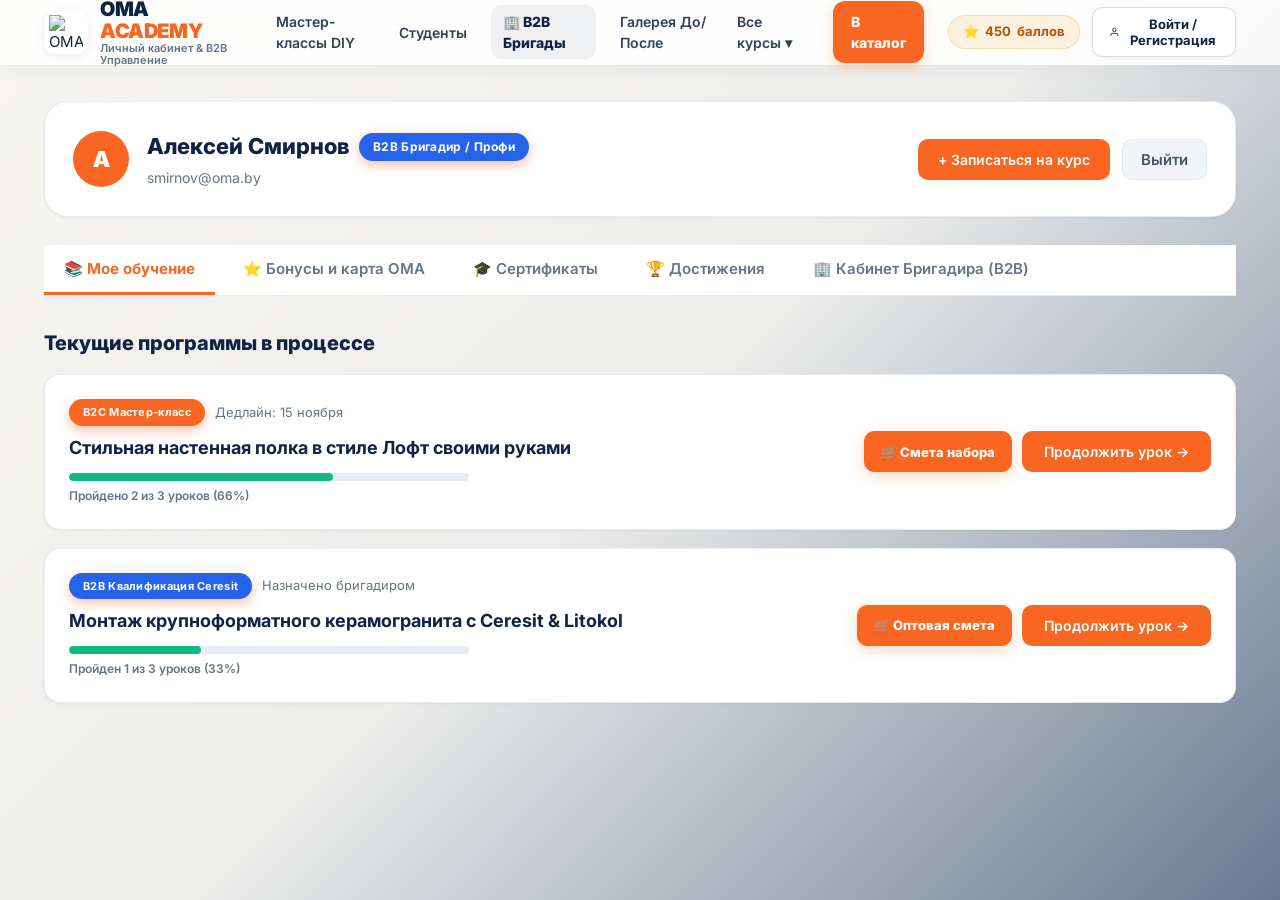
==== commit ed2aabe5: "1.2.1" ====
--- a/cabinet.html
+++ b/cabinet.html
@@ -5,25 +5,33 @@
   <meta name="viewport" content="width=device-width, initial-scale=1, viewport-fit=cover">
   <title>Личный кабинет — Практикум ОМА</title>
   <link rel="stylesheet" href="style.css">
+  <link rel="stylesheet" href="apple-cinema.css">
 </head>
 <body>
 
-  <!-- Главная шапка в стиле Яндекс Практикум -->
-  <header class="site-header">
+  <!-- Главная шапка OMA ACADEMY с эффектом Glassmorphism -->
+  <header class="site-header" style="background: rgba(255, 255, 255, 0.85); backdrop-filter: blur(16px); -webkit-backdrop-filter: blur(16px); border-bottom: 1px solid rgba(255, 255, 255, 0.6); box-shadow: 0 4px 20px -2px rgba(16, 35, 68, 0.05);">
     <div class="container">
       <div class="header-inner">
-        <a class="logo-practicum" href="index.html">
-          <span class="logo-badge-circle">О</span>
-          <span class="logo-asterisk">✱</span>
-          <span class="logo-brand-text">Практикум <span>ОМА</span></span>
+        <a href="index.html" style="display: flex; align-items: center; gap: 12px; text-decoration: none;">
+          <div style="width: 44px; height: 44px; border-radius: 12px; background: #ffffff; border: 1px solid rgba(255, 255, 255, 0.8); box-shadow: 0 2px 10px rgba(16, 35, 68, 0.08); padding: 4px; display: flex; align-items: center; justify-content: center;">
+            <img src="logo-oma-academy.png" alt="OMA ACADEMY" style="max-width: 100%; max-height: 100%; object-fit: contain;">
+          </div>
+          <div style="display: flex; flex-direction: column; line-height: 1.1;">
+            <div style="font-weight: 900; font-size: 20px; letter-spacing: -0.4px;">
+              <span style="color: #102344;">OMA</span> <span style="color: #F96621;">ACADEMY</span>
+            </div>
+            <span style="font-size: 11px; color: #64748b; font-weight: 600;">Личный кабинет & B2B Управление</span>
+          </div>
         </a>
 
         <nav class="header-nav">
-          <a class="header-nav-link" href="gallery.html">Блог & Галерея</a>
-          <a class="header-nav-link" href="cabinet.html?tab=b2b">Компаниям (B2B)</a>
-          <a class="header-nav-link" href="index.html#expertise">Об Академии ▾</a>
-          <a class="header-nav-link" href="courses.html">Все курсы ▾</a>
-          <a class="btn-header-catalog" href="courses.html">В каталог</a>
+          <a class="header-nav-link" href="courses.html?g=teen" style="color: #334155; font-weight: 600;">Мастер-классы DIY</a>
+          <a class="header-nav-link" href="courses.html?g=student" style="color: #334155; font-weight: 600;">Студенты</a>
+          <a class="header-nav-link" href="cabinet.html?tab=b2b" style="color: #102344; font-weight: 800; background: rgba(16, 35, 68, 0.06); padding: 6px 12px; border-radius: 10px;">🏢 B2B Бригады</a>
+          <a class="header-nav-link" href="gallery.html" style="color: #334155; font-weight: 600;">Галерея До/После</a>
+          <a class="header-nav-link" href="courses.html" style="color: #334155; font-weight: 600;">Все курсы ▾</a>
+          <a class="btn-header-catalog" href="courses.html" style="background: #F96621; color: #fff; font-weight: 800; border-radius: 12px; box-shadow: 0 4px 12px rgba(249, 102, 33, 0.25);">В каталог</a>
         </nav>
 
         <div class="header-user-slot">
@@ -225,20 +233,40 @@
           <h3 style="font-size:16px;font-weight:700;margin-bottom:14px">Контроль прохождения курсов и сертификации</h3>
           <table class="materials-table">
             <thead>
-              <tr><th>Сотрудник</th><th>Назначенный курс</th><th>Дедлайн</th><th>Статус прохождения</th></tr>
+              <tr><th>Сотрудник</th><th>Назначенный курс</th><th>Прогресс</th><th>Дедлайн</th><th>Статус / Документ</th></tr>
             </thead>
             <tbody>
               <tr>
                 <td><b>Иван Петров</b></td>
-                <td>Монтаж керамогранита Ceresit</td>
+                <td>Монтаж керамогранита Ceresit CM 17</td>
+                <td style="min-width: 140px;">
+                  <div class="progress-bar-container" style="margin-bottom: 2px;">
+                    <div class="progress-bar-fill" style="width: 100%; background: var(--oma-emerald);"></div>
+                  </div>
+                  <span style="font-size: 11px; color: var(--oma-emerald); font-weight: 700;">100% (3 из 3 шагов)</span>
+                </td>
                 <td>15.11.2026</td>
-                <td><span style="color:var(--practicum-green);font-weight:700">✓ Сертифицирован (3/3 шага)</span></td>
+                <td>
+                  <button class="btn" style="background: rgba(16, 185, 129, 0.12); color: var(--oma-emerald); border: 1px solid var(--oma-emerald); padding: 6px 14px; border-radius: 8px; font-weight: 700; font-size: 12px; cursor: pointer;" onclick="openCabCertModal('Иван Петров')">
+                    🎉 Выдать PDF-диплом
+                  </button>
+                </td>
               </tr>
               <tr>
                 <td><b>Сергей Морозов</b></td>
                 <td>Энергоэффективные фасады Knauf</td>
+                <td style="min-width: 140px;">
+                  <div class="progress-bar-container" style="margin-bottom: 2px;">
+                    <div class="progress-bar-fill" style="width: 50%; background: var(--oma-orange-vibrant);"></div>
+                  </div>
+                  <span style="font-size: 11px; color: var(--oma-orange-vibrant); font-weight: 700;">50% (2 из 4 шагов)</span>
+                </td>
                 <td>30.11.2026</td>
-                <td><span style="color:var(--oma-orange);font-weight:700">В процессе (2/4 шага)</span></td>
+                <td>
+                  <button class="btn" style="background: #f1f5f9; color: var(--text-muted); border: 1px solid var(--border); padding: 6px 14px; border-radius: 8px; font-weight: 600; font-size: 12px; cursor: pointer;" onclick="alert('Напоминание отправлено на morozov@stroymaster.by')">
+                    Напомнить
+                  </button>
+                </td>
               </tr>
             </tbody>
           </table>
@@ -337,6 +365,39 @@
         document.getElementById('cab-total-points').textContent = Math.max(0, current - amt) + ' ⭐';
       };
     });
+
+    function openCabCertModal(empName) {
+      if (window.OmaAcademyApp && window.OmaAcademyApp.burstConfetti) {
+        window.OmaAcademyApp.burstConfetti();
+      }
+      var overlay = document.getElementById('cab-cert-overlay');
+      if (!overlay) {
+        overlay = document.createElement('div');
+        overlay.id = 'cab-cert-overlay';
+        overlay.className = 'modal-overlay';
+        document.body.appendChild(overlay);
+      }
+      overlay.innerHTML =
+        '<div class="modal-card" style="text-align:center;max-width:540px;border-radius:24px;padding:36px">' +
+          '<button class="modal-close-btn" onclick="document.getElementById(\'cab-cert-overlay\').classList.remove(\'open\')">×</button>' +
+          '<div style="width:68px;height:68px;border-radius:50%;background:linear-gradient(135deg,#f59e0b,#d97706);color:#fff;font-size:32px;display:flex;align-items:center;justify-content:center;margin:0 auto 16px;box-shadow:0 10px 25px rgba(245,158,11,0.4)">★</div>' +
+          '<div style="font-size:12px;font-weight:800;color:var(--practicum-green);letter-spacing:1px;text-transform:uppercase;margin-bottom:6px">ОФИЦИАЛЬНАЯ ВЕРИФИКАЦИЯ ОМА & CERESIT</div>' +
+          '<h2 style="font-size:22px;font-weight:900;margin-bottom:10px">Сертификат квалификации мастера</h2>' +
+          '<p style="color:var(--text-secondary);font-size:14px;margin-bottom:20px">Сотрудник <b>' + empName + '</b> успешно прошел практический курс и аттестован на монтаж керамогранита с Ceresit CM 17.</p>' +
+          '<div style="background:#f8fafc;border:1px solid var(--border);border-radius:14px;padding:14px;margin-bottom:24px;text-align:left;font-size:13px">' +
+            '<div style="display:flex;justify-content:space-between;margin-bottom:6px"><span style="color:var(--text-muted)">Номер реестра:</span><b>OMA-CERT-2026-8819</b></div>' +
+            '<div style="display:flex;justify-content:space-between;margin-bottom:6px"><span style="color:var(--text-muted)">Компания:</span><b>ООО «СтройМастер Минск»</b></div>' +
+            '<div style="display:flex;justify-content:space-between"><span style="color:var(--text-muted)">Статус:</span><b style="color:var(--practicum-green)">✓ Подлинность подтверждена</b></div>' +
+          '</div>' +
+          '<div style="display:flex;gap:12px">' +
+            '<button class="btn-primary" style="flex:1;justify-content:center;padding:12px" onclick="alert(\'Загрузка OMA-CERT-8819.pdf...\');document.getElementById(\'cab-cert-overlay\').classList.remove(\'open\')">Скачать официальный PDF</button>' +
+            '<button class="btn" style="background:#f1f5f9;color:var(--text-main);padding:12px 18px;border-radius:var(--radius-sm);font-weight:600" onclick="document.getElementById(\'cab-cert-overlay\').classList.remove(\'open\')">Закрыть</button>' +
+          '</div>' +
+        '</div>';
+      overlay.classList.add('open');
+    }
+  </script>
+  <script src="oma-react-app.js"></script>
   </script>
 </body>
 </html>
--- a/style.css
+++ b/style.css
@@ -6,36 +6,35 @@
 @import url('https://fonts.googleapis.com/css2?family=Inter:wght@300;400;500;600;700;800;900&family=JetBrains+Mono:wght@400;500;700&display=swap');
 
 :root {
-  /* Фирменные цвета ОМА */
-  --oma-orange: #f35f21;
-  --oma-orange-hover: #e04f13;
-  --oma-orange-active: #c94008;
-  --oma-orange-soft: #fff4ed;
-  --oma-orange-glow: rgba(243, 95, 33, 0.35);
-
-  /* Зеленый промо-блок (как в Практикуме) */
-  --practicum-green: #00a651;
-  --practicum-green-dark: #008f45;
-  --practicum-green-soft: #e6f7ee;
-
-  /* Темная секция экспертности Практикума */
-  --practicum-dark-bg: #0d1912;
-  --practicum-dark-card: rgba(255, 255, 255, 0.08);
-  --practicum-dark-border: rgba(255, 255, 255, 0.12);
+  /* Фирменные цвета ОМА (извлечены из нового логотипа OMA ACADEMY) */
+  --oma-orange: #F96621;
+  --oma-orange-hover: #E25412;
+  --oma-orange-active: #BD4008;
+  --oma-orange-soft: #FFF2EB;
+  --oma-orange-glow: rgba(249, 102, 33, 0.35);
+
+  --oma-navy: #102344;
+  --oma-navy-hover: #193154;
+  --oma-navy-soft: #F1F4F9;
+
+  /* Зеленый статус / B2B сертифицирован */
+  --practicum-green: #10B981;
+  --practicum-green-dark: #059669;
+  --practicum-green-soft: #ECFDF5;
 
   /* Нейтральная палитра интерфейса */
-  --bg-page: #f9fafb;
-  --surface: #ffffff;
-  --border: #e5e7eb;
-  --border-light: #f3f4f6;
+  --bg-page: #F6F5F1;
+  --surface: rgba(255, 255, 255, 0.90);
+  --border: rgba(226, 232, 240, 0.8);
+  --border-light: rgba(255, 255, 255, 0.5);
 
   /* Типографика */
-  --text-main: #111827;
-  --text-secondary: #4b5563;
-  --text-muted: #6b7280;
+  --text-main: #102344;
+  --text-secondary: #475569;
+  --text-muted: #64748b;
   --text-white: #ffffff;
 
-  /* Скругления Яндекс Практикум */
+  /* Скругления */
   --radius-pill: 9999px;
   --radius-xs: 6px;
   --radius-sm: 10px;
@@ -43,11 +42,12 @@
   --radius-lg: 24px;
   --radius-xl: 32px;
 
-  /* Тени */
-  --shadow-sm: 0 1px 3px rgba(0, 0, 0, 0.05);
-  --shadow-md: 0 4px 20px -2px rgba(0, 0, 0, 0.08);
-  --shadow-lg: 0 20px 40px -8px rgba(0, 0, 0, 0.15);
-  --shadow-float: 0 12px 36px rgba(0, 0, 0, 0.18);
+  /* Тени и эффекты стеклянной подложки */
+  --shadow-sm: 0 1px 3px rgba(16, 35, 68, 0.05);
+  --shadow-md: 0 10px 30px -5px rgba(16, 35, 68, 0.08);
+  --shadow-lg: 0 20px 45px -10px rgba(16, 35, 68, 0.12);
+  --shadow-float: 0 16px 40px -6px rgba(249, 102, 33, 0.20);
+  --shadow-oma-orange: 0 12px 32px -4px rgba(249, 102, 33, 0.10);
 
   --transition: all 0.2s cubic-bezier(0.16, 1, 0.3, 1);
 }
@@ -60,7 +60,11 @@
 
 body {
   font-family: 'Inter', -apple-system, BlinkMacSystemFont, 'Segoe UI', Roboto, sans-serif;
-  background-color: var(--bg-page);
+  background-image: url('bg-blueprint.png'), linear-gradient(135deg, #F6F5F1 0%, #EDEDEB 50%, #697993 100%);
+  background-size: cover;
+  background-attachment: fixed;
+  background-position: center;
+  background-repeat: no-repeat;
   color: var(--text-main);
   line-height: 1.5;
   font-size: 15px;
@@ -88,15 +92,18 @@
 }
 
 /* ==========================================================================
-   1. ШАПКА В СТИЛЕ ЯНДЕКС ПРАКТИКУМ (С БРЕНДИНГОМ ОМА)
+   1. ПРЕМИАЛЬНАЯ STICKY-ШАПКА В СТИЛЕ OMA ACADEMY С GLASSMORPHISM
    ========================================================================== */
 .site-header {
-  background: #ffffff;
-  border-bottom: 1px solid var(--border);
+  background: rgba(255, 255, 255, 0.85);
+  backdrop-filter: blur(16px);
+  -webkit-backdrop-filter: blur(16px);
+  border-bottom: 1px solid rgba(255, 255, 255, 0.6);
   position: sticky;
   top: 0;
   z-index: 100;
-  box-shadow: 0 1px 4px rgba(0, 0, 0, 0.02);
+  box-shadow: 0 4px 20px -2px rgba(16, 35, 68, 0.05);
+  transition: all 0.3s ease;
 }
 
 .header-inner {
@@ -196,6 +203,92 @@
   display: flex;
   align-items: center;
   gap: 12px;
+}
+
+.points-pill {
+  background: rgba(245, 158, 11, 0.12);
+  color: #b45309;
+  border: 1px solid rgba(245, 158, 11, 0.25);
+  padding: 6px 14px;
+  border-radius: var(--radius-pill);
+  font-size: 13px;
+  font-weight: 700;
+  display: inline-flex;
+  align-items: center;
+  gap: 6px;
+  cursor: pointer;
+  transition: var(--transition);
+}
+
+.points-pill:hover {
+  background: rgba(245, 158, 11, 0.2);
+}
+
+.btn-header-auth {
+  background: rgba(255, 255, 255, 0.9);
+  color: var(--oma-navy);
+  border: 1px solid rgba(203, 213, 225, 0.8);
+  padding: 8px 16px;
+  border-radius: var(--radius-sm);
+  font-size: 13px;
+  font-weight: 700;
+  display: inline-flex;
+  align-items: center;
+  gap: 8px;
+  cursor: pointer;
+  box-shadow: 0 1px 3px rgba(16, 35, 68, 0.05);
+  transition: var(--transition);
+}
+
+.btn-header-auth:hover {
+  border-color: var(--oma-orange);
+  color: var(--oma-orange);
+  background: #ffffff;
+}
+
+.user-profile-badge {
+  display: inline-flex;
+  align-items: center;
+  gap: 10px;
+  background: rgba(255, 255, 255, 0.95);
+  border: 1px solid rgba(226, 232, 240, 0.9);
+  padding: 4px 12px 4px 4px;
+  border-radius: var(--radius-sm);
+  cursor: pointer;
+  box-shadow: 0 1px 4px rgba(16, 35, 68, 0.06);
+  transition: var(--transition);
+}
+
+.user-profile-badge:hover {
+  border-color: var(--oma-orange);
+}
+
+.avatar-circle {
+  width: 32px;
+  height: 32px;
+  border-radius: 8px;
+  background: var(--oma-navy);
+  color: #fff;
+  display: flex;
+  align-items: center;
+  justify-content: center;
+  font-weight: 900;
+  font-size: 13px;
+}
+
+.user-name {
+  font-size: 13px;
+  font-weight: 800;
+  color: var(--oma-navy);
+  line-height: 1.2;
+}
+
+.user-role-label {
+  font-size: 10px;
+  font-weight: 700;
+  color: var(--oma-orange);
+  text-transform: uppercase;
+  letter-spacing: 0.5px;
 }
 
 /* ==========================================================================
@@ -817,20 +910,22 @@
 }
 
 .btn-bom-kit {
-  background: var(--border-light);
-  color: var(--text-main);
-  border: 1px solid var(--border);
-  padding: 10px 14px;
+  background: var(--oma-orange) !important;
+  color: #ffffff !important;
+  border: 1px solid var(--oma-orange) !important;
+  padding: 10px 16px;
   border-radius: var(--radius-sm);
   font-size: 13px;
-  font-weight: 600;
-  cursor: pointer;
+  font-weight: 800;
+  cursor: pointer;
+  box-shadow: 0 4px 14px rgba(249, 102, 33, 0.25);
+  transition: var(--transition);
 }
 
 .btn-bom-kit:hover {
-  background: var(--oma-orange-soft);
-  color: var(--oma-orange);
-  border-color: var(--oma-orange);
+  background: var(--oma-orange-hover) !important;
+  transform: translateY(-1px);
+  box-shadow: 0 6px 18px rgba(249, 102, 33, 0.35);
 }
 
 /* ==========================================================================
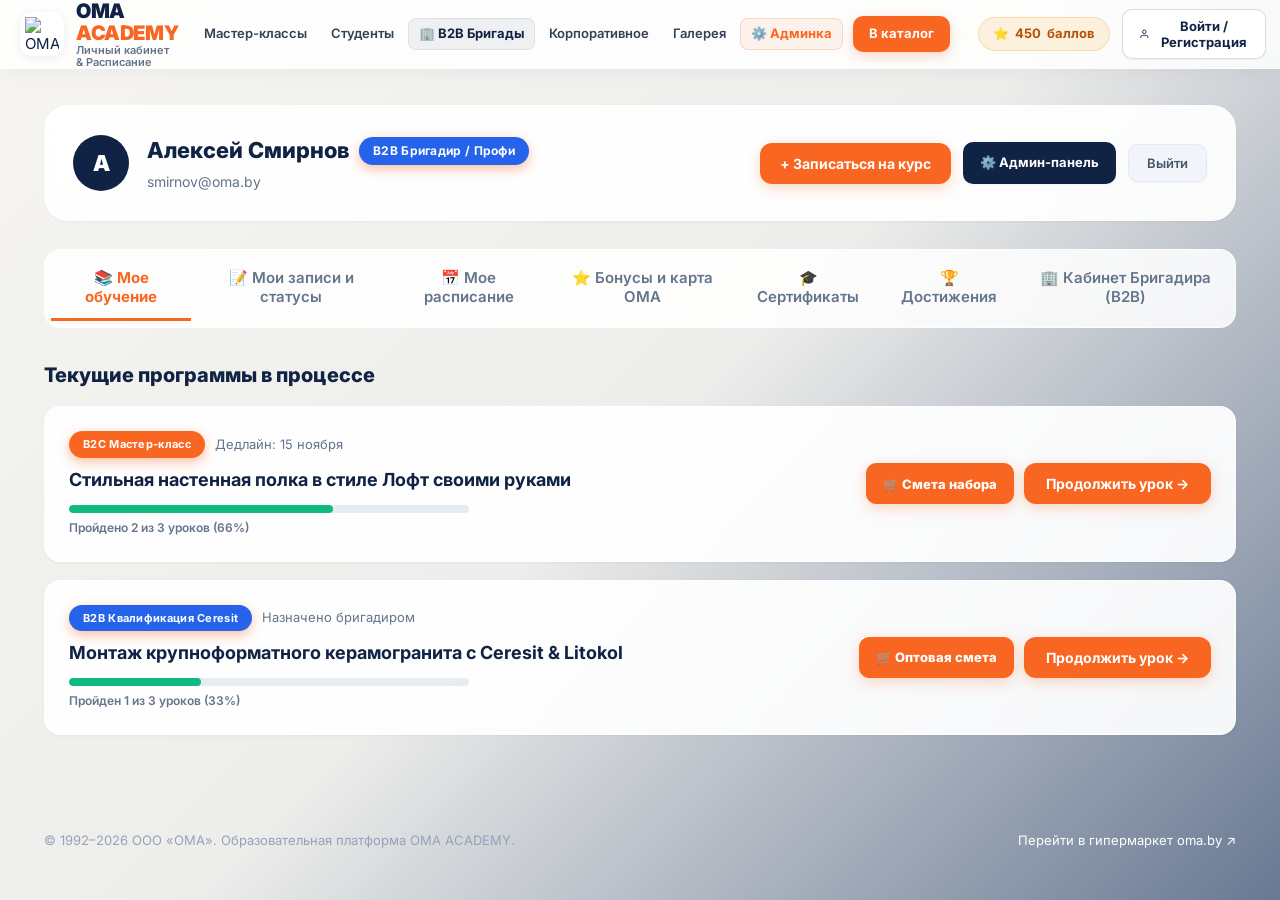
==== commit 3472ac71: "1.3.0" ====
--- a/cabinet.html
+++ b/cabinet.html
@@ -6,8 +6,23 @@
   <title>Личный кабинет — Практикум ОМА</title>
   <link rel="stylesheet" href="style.css">
   <link rel="stylesheet" href="apple-cinema.css">
+  <style>
+    .status-badge {
+      display: inline-flex;
+      align-items: center;
+      gap: 6px;
+      padding: 4px 10px;
+      border-radius: 20px;
+      font-size: 12px;
+      font-weight: 700;
+    }
+    .badge-new { background: rgba(59, 130, 246, 0.12); color: #2563eb; border: 1px solid rgba(59, 130, 246, 0.3); }
+    .badge-confirmed { background: rgba(16, 185, 129, 0.12); color: #059669; border: 1px solid rgba(16, 185, 129, 0.3); }
+    .badge-attended { background: rgba(16, 35, 68, 0.1); color: #102344; border: 1px solid rgba(16, 35, 68, 0.2); }
+    .badge-cancelled { background: rgba(148, 163, 184, 0.2); color: #64748b; border: 1px solid rgba(148, 163, 184, 0.3); text-decoration: line-through; }
+  </style>
 </head>
-<body>
+<body style="background-image: url('bg-blueprint.png'), linear-gradient(135deg, #F6F5F1 0%, #EDEDEB 50%, #697993 100%); background-size: cover; background-attachment: fixed; min-height: 100vh; color: #102344;">
 
   <!-- Главная шапка OMA ACADEMY с эффектом Glassmorphism -->
   <header class="site-header" style="background: rgba(255, 255, 255, 0.85); backdrop-filter: blur(16px); -webkit-backdrop-filter: blur(16px); border-bottom: 1px solid rgba(255, 255, 255, 0.6); box-shadow: 0 4px 20px -2px rgba(16, 35, 68, 0.05);">
@@ -21,20 +36,22 @@
             <div style="font-weight: 900; font-size: 20px; letter-spacing: -0.4px;">
               <span style="color: #102344;">OMA</span> <span style="color: #F96621;">ACADEMY</span>
             </div>
-            <span style="font-size: 11px; color: #64748b; font-weight: 600;">Личный кабинет & B2B Управление</span>
+            <span style="font-size: 11px; color: #64748b; font-weight: 600;">Личный кабинет & Расписание</span>
           </div>
         </a>
 
         <nav class="header-nav">
-          <a class="header-nav-link" href="courses.html?g=teen" style="color: #334155; font-weight: 600;">Мастер-классы DIY</a>
-          <a class="header-nav-link" href="courses.html?g=student" style="color: #334155; font-weight: 600;">Студенты</a>
-          <a class="header-nav-link" href="cabinet.html?tab=b2b" style="color: #102344; font-weight: 800; background: rgba(16, 35, 68, 0.06); padding: 6px 12px; border-radius: 10px;">🏢 B2B Бригады</a>
-          <a class="header-nav-link" href="gallery.html" style="color: #334155; font-weight: 600;">Галерея До/После</a>
-          <a class="header-nav-link" href="courses.html" style="color: #334155; font-weight: 600;">Все курсы ▾</a>
-          <a class="btn-header-catalog" href="courses.html" style="background: #F96621; color: #fff; font-weight: 800; border-radius: 12px; box-shadow: 0 4px 12px rgba(249, 102, 33, 0.25);">В каталог</a>
+          <a class="header-nav-link" href="courses.html?g=teen">Мастер-классы</a>
+          <a class="header-nav-link" href="courses.html?g=student">Студенты</a>
+          <a class="header-nav-link header-nav-badge" href="cabinet.html?tab=b2b">🏢 B2B Бригады</a>
+          <a class="header-nav-link" href="corporate.html">Корпоративное</a>
+          <a class="header-nav-link" href="gallery.html">Галерея</a>
+          <a class="header-nav-link header-nav-admin" href="admin.html">⚙️ Админка</a>
+          <a class="btn-header-catalog" href="courses.html">В каталог</a>
         </nav>
 
         <div class="header-user-slot">
+          <div id="header-notify-slot"></div>
           <div id="header-points-slot"></div>
           <div id="header-auth-slot"></div>
         </div>
@@ -45,21 +62,24 @@
   <main style="padding: 36px 0 60px">
     <div class="container">
       <!-- Баннер профиля пользователя -->
-      <div style="background:#ffffff;border:1px solid var(--border);border-radius:var(--radius-lg);padding:28px;margin-bottom:28px;display:flex;justify-content:space-between;align-items:center;flex-wrap:wrap;gap:20px;box-shadow:var(--shadow-sm)">
+      <div style="background:rgba(255,255,255,0.92);backdrop-filter:blur(16px);border:1px solid rgba(255,255,255,0.8);border-radius:var(--radius-lg);padding:28px;margin-bottom:28px;display:flex;justify-content:space-between;align-items:center;flex-wrap:wrap;gap:20px;box-shadow:var(--shadow-sm)">
         <div style="display:flex;align-items:center;gap:18px">
-          <div class="logo-badge-circle" style="width:56px;height:56px;font-size:22px" id="cab-avatar">О</div>
+          <div class="logo-badge-circle" style="width:56px;height:56px;font-size:22px;background:#102344;color:#fff;" id="cab-avatar">О</div>
           <div>
             <div style="display:flex;align-items:center;gap:10px;margin-bottom:4px">
-              <h1 style="font-size:22px;font-weight:800;margin:0" id="cab-user-name">Пользователь ОМА</h1>
+              <h1 style="font-size:22px;font-weight:800;margin:0;color:#102344" id="cab-user-name">Пользователь ОМА</h1>
               <span class="hero-discount-pill" style="position:static" id="cab-user-badge">Студент</span>
             </div>
             <div style="font-size:14px;color:var(--text-muted)" id="cab-user-email">user@oma.by</div>
           </div>
         </div>
-        <div style="display:flex;gap:12px;align-items:center">
+        <div style="display:flex;gap:12px;align-items:center;flex-wrap:wrap">
           <a href="courses.html" class="btn-primary" style="padding:10px 20px;font-size:14px">
             + Записаться на курс
           </a>
+          <a href="admin.html" class="btn" style="background:#102344;color:#fff;padding:10px 16px;border-radius:var(--radius-sm);font-weight:700;font-size:13px;text-decoration:none;">
+            ⚙️ Админ-панель
+          </a>
           <button id="cab-logout-btn" class="btn" style="background:#f1f5f9;color:var(--text-secondary);padding:10px 18px;border:1px solid var(--border);border-radius:var(--radius-sm);font-weight:600">
             Выйти
           </button>
@@ -67,21 +87,27 @@
       </div>
 
       <!-- Вкладки личного кабинета -->
-      <div style="background:#ffffff;border-bottom:1px solid var(--border);margin-bottom:32px">
-        <div style="display:flex;gap:8px;overflow-x:auto">
-          <button class="tab-btn active" data-tab="learning" style="padding:14px 20px;font-weight:700;cursor:pointer;border:none;background:none;border-bottom:3px solid var(--oma-orange);color:var(--oma-orange)">
+      <div style="background:rgba(255,255,255,0.85);backdrop-filter:blur(12px);border:1px solid rgba(255,255,255,0.7);border-radius:16px;padding:6px;margin-bottom:32px">
+        <div style="display:flex;gap:6px;overflow-x:auto">
+          <button class="tab-btn active" data-tab="learning" style="padding:12px 18px;font-weight:700;cursor:pointer;border:none;background:none;border-bottom:3px solid var(--oma-orange);color:var(--oma-orange)">
             <span>📚</span> Мое обучение
           </button>
-          <button class="tab-btn" data-tab="points" style="padding:14px 20px;font-weight:600;cursor:pointer;border:none;background:none;border-bottom:3px solid transparent;color:var(--text-muted)">
+          <button class="tab-btn" data-tab="enrollments" style="padding:12px 18px;font-weight:600;cursor:pointer;border:none;background:none;border-bottom:3px solid transparent;color:var(--text-muted)">
+            <span>📝</span> Мои записи и статусы
+          </button>
+          <button class="tab-btn" data-tab="schedule" style="padding:12px 18px;font-weight:600;cursor:pointer;border:none;background:none;border-bottom:3px solid transparent;color:var(--text-muted)">
+            <span>📅</span> Мое расписание
+          </button>
+          <button class="tab-btn" data-tab="points" style="padding:12px 18px;font-weight:600;cursor:pointer;border:none;background:none;border-bottom:3px solid transparent;color:var(--text-muted)">
             <span>⭐</span> Бонусы и карта ОМА
           </button>
-          <button class="tab-btn" data-tab="certificates" style="padding:14px 20px;font-weight:600;cursor:pointer;border:none;background:none;border-bottom:3px solid transparent;color:var(--text-muted)">
+          <button class="tab-btn" data-tab="certificates" style="padding:12px 18px;font-weight:600;cursor:pointer;border:none;background:none;border-bottom:3px solid transparent;color:var(--text-muted)">
             <span>🎓</span> Сертификаты
           </button>
-          <button class="tab-btn" data-tab="achievements" style="padding:14px 20px;font-weight:600;cursor:pointer;border:none;background:none;border-bottom:3px solid transparent;color:var(--text-muted)">
+          <button class="tab-btn" data-tab="achievements" style="padding:12px 18px;font-weight:600;cursor:pointer;border:none;background:none;border-bottom:3px solid transparent;color:var(--text-muted)">
             <span>🏆</span> Достижения
           </button>
-          <button class="tab-btn" data-tab="b2b" id="tab-btn-b2b" style="padding:14px 20px;font-weight:600;cursor:pointer;border:none;background:none;border-bottom:3px solid transparent;color:var(--text-muted)">
+          <button class="tab-btn" data-tab="b2b" id="tab-btn-b2b" style="padding:12px 18px;font-weight:600;cursor:pointer;border:none;background:none;border-bottom:3px solid transparent;color:var(--text-muted)">
             <span>🏢</span> Кабинет Бригадира (B2B)
           </button>
         </div>
@@ -89,49 +115,78 @@
 
       <!-- ВКЛАДКА 1: МОЕ ОБУЧЕНИЕ -->
       <div id="tab-learning" class="tab-content active" style="display:block">
-        <h2 style="font-size:20px;font-weight:800;margin-bottom:16px">Текущие программы в процессе</h2>
+        <h2 style="font-size:20px;font-weight:800;margin-bottom:16px;color:#102344">Текущие программы в процессе</h2>
         <div style="display:grid;grid-template-columns:1fr;gap:18px;margin-bottom:36px">
           <!-- Активная карточка 1 -->
-          <div style="background:#ffffff;border:1px solid var(--border);border-radius:var(--radius-md);padding:24px;display:flex;justify-content:space-between;align-items:center;flex-wrap:wrap;gap:20px;box-shadow:var(--shadow-sm)">
+          <div style="background:rgba(255,255,255,0.92);backdrop-filter:blur(16px);border:1px solid rgba(255,255,255,0.8);border-radius:var(--radius-md);padding:24px;display:flex;justify-content:space-between;align-items:center;flex-wrap:wrap;gap:20px;box-shadow:var(--shadow-sm)">
             <div style="flex:1;min-width:280px">
               <div style="display:flex;align-items:center;gap:10px;margin-bottom:8px">
                 <span class="hero-discount-pill" style="position:static;font-size:11px">B2C Мастер-класс</span>
                 <span style="font-size:13px;color:var(--text-muted)">Дедлайн: 15 ноября</span>
               </div>
-              <h3 style="font-size:18px;font-weight:700;margin-bottom:12px">Стильная настенная полка в стиле Лофт своими руками</h3>
+              <h3 style="font-size:18px;font-weight:700;margin-bottom:12px;color:#102344">Стильная настенная полка в стиле Лофт своими руками</h3>
               <div class="progress-bar-container" style="max-width:400px;margin-bottom:6px">
                 <div class="progress-bar-fill" style="width:66%"></div>
               </div>
               <div style="font-size:12px;color:var(--text-muted);font-weight:600">Пройдено 2 из 3 уроков (66%)</div>
             </div>
-            <div style="display:flex;gap:10px">
+            <div style="display:flex;gap:10px;flex-wrap:wrap">
               <button class="btn-bom-kit" onclick="window.OmaApp.ui.openBomModal(1)">🛒 Смета набора</button>
               <a href="learn.html?id=1" class="btn-primary" style="padding:10px 22px;font-size:14px">Продолжить урок →</a>
             </div>
           </div>
 
           <!-- Активная карточка 2 -->
-          <div style="background:#ffffff;border:1px solid var(--border);border-radius:var(--radius-md);padding:24px;display:flex;justify-content:space-between;align-items:center;flex-wrap:wrap;gap:20px;box-shadow:var(--shadow-sm)">
+          <div style="background:rgba(255,255,255,0.92);backdrop-filter:blur(16px);border:1px solid rgba(255,255,255,0.8);border-radius:var(--radius-md);padding:24px;display:flex;justify-content:space-between;align-items:center;flex-wrap:wrap;gap:20px;box-shadow:var(--shadow-sm)">
             <div style="flex:1;min-width:280px">
               <div style="display:flex;align-items:center;gap:10px;margin-bottom:8px">
                 <span class="hero-discount-pill" style="position:static;font-size:11px;background:#2563eb">B2B Квалификация Ceresit</span>
                 <span style="font-size:13px;color:var(--text-muted)">Назначено бригадиром</span>
               </div>
-              <h3 style="font-size:18px;font-weight:700;margin-bottom:12px">Монтаж крупноформатного керамогранита с Ceresit & Litokol</h3>
+              <h3 style="font-size:18px;font-weight:700;margin-bottom:12px;color:#102344">Монтаж крупноформатного керамогранита с Ceresit & Litokol</h3>
               <div class="progress-bar-container" style="max-width:400px;margin-bottom:6px">
                 <div class="progress-bar-fill" style="width:33%"></div>
               </div>
               <div style="font-size:12px;color:var(--text-muted);font-weight:600">Пройден 1 из 3 уроков (33%)</div>
             </div>
-            <div style="display:flex;gap:10px">
-              <button class="btn-bom-kit" onclick="window.OmaApp.ui.openBomModal(5, true)">🛒 Оптовая смета</button>
-              <a href="learn.html?id=5" class="btn-primary" style="padding:10px 22px;font-size:14px">Продолжить урок →</a>
-            </div>
-          </div>
-        </div>
-      </div>
-
-      <!-- ВКЛАДКА 2: БОНУСЫ И КАРТА ОМА -->
+            <div style="display:flex;gap:10px;flex-wrap:wrap">
+              <button class="btn-bom-kit" onclick="window.OmaApp.ui.openBomModal(3, true)">🛒 Оптовая смета</button>
+              <a href="learn.html?id=3" class="btn-primary" style="padding:10px 22px;font-size:14px">Продолжить урок →</a>
+            </div>
+          </div>
+        </div>
+      </div>
+
+      <!-- ВКЛАДКА: МОИ ЗАПИСИ И СТАТУСЫ (НОВОЕ ПО ТЗ) -->
+      <div id="tab-enrollments" class="tab-content" style="display:none">
+        <div style="display:flex;justify-content:space-between;align-items:center;margin-bottom:20px;flex-wrap:wrap;gap:14px">
+          <div>
+            <h2 style="font-size:20px;font-weight:800;color:#102344;margin:0">Мои заявки на курсы и статус</h2>
+            <p style="font-size:13px;color:var(--text-muted);margin:4px 0 0">Статусы: Новая → Подтверждена → Посещена. Возможность отменить запись в 1 клик.</p>
+          </div>
+          <a href="courses.html" class="btn-primary" style="padding:10px 18px;font-size:13px">
+            + Записаться на другой курс
+          </a>
+        </div>
+
+        <div id="user-enrollments-container" style="display:flex;flex-direction:column;gap:16px;margin-bottom:36px">
+          <!-- Заполняется динамически JS -->
+        </div>
+      </div>
+
+      <!-- ВКЛАДКА: МОЕ РАСПИСАНИЕ (НОВОЕ ПО ТЗ) -->
+      <div id="tab-schedule" class="tab-content" style="display:none">
+        <div style="margin-bottom:24px">
+          <h2 style="font-size:20px;font-weight:800;color:#102344;margin:0">Календарь и расписание моих занятий</h2>
+          <p style="font-size:13px;color:var(--text-muted);margin:4px 0 0">Точные даты, время начала и адреса учебных центров сети ОМА</p>
+        </div>
+
+        <div id="user-schedule-grid" style="display:grid;grid-template-columns:repeat(auto-fill,minmax(320px,1fr));gap:20px;margin-bottom:36px">
+          <!-- Заполняется динамически JS -->
+        </div>
+      </div>
+
+      <!-- ВКЛАДКА: БОНУСЫ И КАРТА ОМА -->
       <div id="tab-points" class="tab-content" style="display:none">
         <div class="promo-green-banner" style="background:#111827;grid-template-columns:1fr 1fr;margin-bottom:32px">
           <div>
@@ -155,8 +210,8 @@
           </div>
         </div>
 
-        <div style="background:#ffffff;border:1px solid var(--border);border-radius:var(--radius-md);padding:24px;margin-bottom:32px">
-          <h3 style="font-size:18px;font-weight:700;margin-bottom:12px">Монетизация баллов: списание на скидку в гипермаркетах ОМА</h3>
+        <div style="background:rgba(255,255,255,0.92);backdrop-filter:blur(16px);border:1px solid rgba(255,255,255,0.8);border-radius:var(--radius-md);padding:24px;margin-bottom:32px">
+          <h3 style="font-size:18px;font-weight:700;margin-bottom:12px;color:#102344">Монетизация баллов: списание на скидку в гипермаркетах ОМА</h3>
           <div style="display:flex;gap:12px;align-items:center;flex-wrap:wrap">
             <input type="number" id="inp-spend-amount" placeholder="Кол-во баллов (например 50)" style="width:240px;padding:10px 14px;border:1px solid var(--border);border-radius:8px">
             <button id="btn-spend-submit" class="btn-primary" style="padding:10px 20px">Сформировать скидочный сертификат</button>
@@ -164,61 +219,61 @@
           </div>
         </div>
 
-        <h3 style="font-size:18px;font-weight:700;margin-bottom:14px">История операций с бонусами</h3>
+        <h3 style="font-size:18px;font-weight:700;margin-bottom:14px;color:#102344">История операций с бонусами</h3>
         <table class="materials-table">
           <thead>
             <tr><th>Дата</th><th>Операция</th><th>Баллы</th><th>Статус</th></tr>
           </thead>
           <tbody>
-            <tr><td>26.10.2026</td><td>Завершение мастер-класса: Полка Лофт</td><td style="color:var(--practicum-green);font-weight:700">+100</td><td>Зачислено</td></tr>
-            <tr><td>24.10.2026</td><td>Бонус за привязку дисконтной карты ОМА</td><td style="color:var(--practicum-green);font-weight:700">+50</td><td>Зачислено</td></tr>
-            <tr><td>20.10.2026</td><td>Успешная сертификация по электромонтажу</td><td style="color:var(--practicum-green);font-weight:700">+300</td><td>Зачислено</td></tr>
+            <tr><td>26.10.2026</td><td>Завершение мастер-класса: Полка Лофт</td><td style="color:#059669;font-weight:700">+100</td><td>Зачислено</td></tr>
+            <tr><td>24.10.2026</td><td>Бонус за привязку дисконтной карты ОМА</td><td style="color:#059669;font-weight:700">+50</td><td>Зачислено</td></tr>
+            <tr><td>20.10.2026</td><td>Успешная сертификация по электромонтажу</td><td style="color:#059669;font-weight:700">+300</td><td>Зачислено</td></tr>
           </tbody>
         </table>
       </div>
 
-      <!-- ВКЛАДКА 3: СЕРТИФИКАТЫ -->
+      <!-- ВКЛАДКА: СЕРТИФИКАТЫ -->
       <div id="tab-certificates" class="tab-content" style="display:none">
-        <h2 style="font-size:20px;font-weight:800;margin-bottom:16px">Мои официальные сертификаты ОМА</h2>
+        <h2 style="font-size:20px;font-weight:800;margin-bottom:16px;color:#102344">Мои официальные сертификаты ОМА</h2>
         <div style="display:grid;grid-template-columns:repeat(auto-fill, minmax(360px, 1fr));gap:24px">
-          <div style="background:#ffffff;border:1px solid var(--border);border-radius:var(--radius-md);padding:24px;box-shadow:var(--shadow-sm);border-top:4px solid var(--practicum-green)">
+          <div style="background:rgba(255,255,255,0.92);backdrop-filter:blur(16px);border:1px solid rgba(255,255,255,0.8);border-radius:var(--radius-md);padding:24px;box-shadow:var(--shadow-sm);border-top:4px solid #059669">
             <div style="display:flex;justify-content:space-between;align-items:center;margin-bottom:10px">
-              <span style="font-size:12px;font-weight:700;color:var(--practicum-green)">ОФИЦИАЛЬНЫЙ СЕРТИФИКАТ</span>
+              <span style="font-size:12px;font-weight:700;color:#059669">ОФИЦИАЛЬНЫЙ СЕРТИФИКАТ</span>
               <span style="font-size:12px;color:var(--text-muted)">25.10.2026</span>
             </div>
-            <h3 style="font-size:17px;font-weight:700;margin-bottom:8px">Монтаж крупноформатного керамогранита</h3>
+            <h3 style="font-size:17px;font-weight:700;margin-bottom:8px;color:#102344">Монтаж крупноформатного керамогранита</h3>
             <div style="font-size:13px;color:var(--text-muted);margin-bottom:16px">
-              Номер: <b style="font-family:'JetBrains Mono',monospace;color:var(--text-main)">OMA-2026-881920</b><br>
+              Номер: <b style="font-family:'JetBrains Mono',monospace;color:#102344">OMA-2026-881920</b><br>
               Партнер: Ceresit & Litokol
             </div>
-            <a href="http://localhost:8080/api/certificates/1/pdf" target="_blank" class="btn-primary" style="width:100%;justify-content:center;padding:10px">
+            <button onclick="alert('Скачивание официального сертификата OMA-2026-881920.pdf...')" class="btn-primary" style="width:100%;justify-content:center;padding:10px">
               📄 Скачать официальный PDF
-            </a>
-          </div>
-        </div>
-      </div>
-
-      <!-- ВКЛАДКА 4: ДОСТИЖЕНИЯ -->
+            </button>
+          </div>
+        </div>
+      </div>
+
+      <!-- ВКЛАДКА: ДОСТИЖЕНИЯ -->
       <div id="tab-achievements" class="tab-content" style="display:none">
-        <h2 style="font-size:20px;font-weight:800;margin-bottom:16px">Цифровые награды и достижения</h2>
+        <h2 style="font-size:20px;font-weight:800;margin-bottom:16px;color:#102344">Цифровые награды и достижения</h2>
         <div class="courses-grid" id="cab-achievements-container" style="grid-template-columns:repeat(auto-fill, minmax(220px, 1fr))"></div>
       </div>
 
-      <!-- ВКЛАДКА 5: B2B КАБИНЕТ БРИГАДИРА -->
+      <!-- ВКЛАДКА: B2B КАБИНЕТ БРИГАДИРА -->
       <div id="tab-b2b" class="tab-content" style="display:none">
         <div style="background:#ffffff;border:1px solid var(--border);border-radius:var(--radius-lg);padding:28px;box-shadow:var(--shadow-sm)">
           <div style="display:flex;justify-content:space-between;align-items:center;margin-bottom:24px;flex-wrap:wrap;gap:16px">
             <div>
               <span class="hero-discount-pill" style="position:static;display:inline-block;margin-bottom:6px">B2B УПРАВЛЕНИЕ</span>
-              <h2 style="font-size:22px;font-weight:800;margin:0">ООО «СтройМастер Минск»</h2>
+              <h2 style="font-size:22px;font-weight:800;margin:0;color:#102344">ООО «СтройМастер Минск»</h2>
               <div style="font-size:13px;color:var(--text-muted)">Бригадир: Дмитрий Ковалев • 4 сертифицированных мастера</div>
             </div>
-            <button class="btn-primary" style="padding:10px 18px;font-size:13px">
+            <button class="btn-primary" style="padding:10px 18px;font-size:13px" onclick="alert('Форма добавления сотрудника')">
               + Добавить мастера в бригаду
             </button>
           </div>
 
-          <h3 style="font-size:16px;font-weight:700;margin-bottom:14px">Мастера строительной бригады</h3>
+          <h3 style="font-size:16px;font-weight:700;margin-bottom:14px;color:#102344">Мастера строительной бригады</h3>
           <table class="materials-table" style="margin-bottom:32px">
             <thead>
               <tr><th>Сотрудник</th><th>Email</th><th>Роль</th><th>Квалификация</th></tr>
@@ -230,7 +285,7 @@
             </tbody>
           </table>
 
-          <h3 style="font-size:16px;font-weight:700;margin-bottom:14px">Контроль прохождения курсов и сертификации</h3>
+          <h3 style="font-size:16px;font-weight:700;margin-bottom:14px;color:#102344">Контроль прохождения курсов и сертификации</h3>
           <table class="materials-table">
             <thead>
               <tr><th>Сотрудник</th><th>Назначенный курс</th><th>Прогресс</th><th>Дедлайн</th><th>Статус / Документ</th></tr>
@@ -241,13 +296,13 @@
                 <td>Монтаж керамогранита Ceresit CM 17</td>
                 <td style="min-width: 140px;">
                   <div class="progress-bar-container" style="margin-bottom: 2px;">
-                    <div class="progress-bar-fill" style="width: 100%; background: var(--oma-emerald);"></div>
+                    <div class="progress-bar-fill" style="width: 100%; background: #059669;"></div>
                   </div>
-                  <span style="font-size: 11px; color: var(--oma-emerald); font-weight: 700;">100% (3 из 3 шагов)</span>
+                  <span style="font-size: 11px; color: #059669; font-weight: 700;">100% (3 из 3 шагов)</span>
                 </td>
                 <td>15.11.2026</td>
                 <td>
-                  <button class="btn" style="background: rgba(16, 185, 129, 0.12); color: var(--oma-emerald); border: 1px solid var(--oma-emerald); padding: 6px 14px; border-radius: 8px; font-weight: 700; font-size: 12px; cursor: pointer;" onclick="openCabCertModal('Иван Петров')">
+                  <button class="btn" style="background: rgba(16, 185, 129, 0.12); color: #059669; border: 1px solid #059669; padding: 6px 14px; border-radius: 8px; font-weight: 700; font-size: 12px; cursor: pointer;" onclick="openCabCertModal('Иван Петров')">
                     🎉 Выдать PDF-диплом
                   </button>
                 </td>
@@ -257,9 +312,9 @@
                 <td>Энергоэффективные фасады Knauf</td>
                 <td style="min-width: 140px;">
                   <div class="progress-bar-container" style="margin-bottom: 2px;">
-                    <div class="progress-bar-fill" style="width: 50%; background: var(--oma-orange-vibrant);"></div>
+                    <div class="progress-bar-fill" style="width: 50%; background: #F96621;"></div>
                   </div>
-                  <span style="font-size: 11px; color: var(--oma-orange-vibrant); font-weight: 700;">50% (2 из 4 шагов)</span>
+                  <span style="font-size: 11px; color: #F96621; font-weight: 700;">50% (2 из 4 шагов)</span>
                 </td>
                 <td>30.11.2026</td>
                 <td>
@@ -276,9 +331,20 @@
     </div>
   </main>
 
+  <!-- Футер -->
+  <footer class="site-footer">
+    <div class="container">
+      <div style="font-size:13px;color:#94a3b8;display:flex;justify-content:space-between;align-items:center;flex-wrap:wrap;gap:10px">
+        <div>© 1992–2026 ООО «ОМА». Образовательная платформа OMA ACADEMY.</div>
+        <a href="https://oma.by" style="color:#ffffff" target="_blank">Перейти в гипермаркет oma.by ↗</a>
+      </div>
+    </div>
+  </footer>
+
   <script src="config.js"></script>
   <script src="app.js"></script>
   <script src="auth.js"></script>
+  <script src="notifications.js"></script>
   <script>
     document.addEventListener('DOMContentLoaded', async function () {
       var urlParams = new URLSearchParams(location.search);
@@ -317,6 +383,9 @@
           targetBtn.style.color = 'var(--oma-orange)';
         }
         if (targetContent) targetContent.style.display = 'block';
+
+        if (tId === 'enrollments') renderUserEnrollments();
+        if (tId === 'schedule') renderUserSchedule();
       }
 
       tabBtns.forEach(function (btn) {
@@ -329,6 +398,7 @@
 
       if (tabParam) switchTab(tabParam);
 
+      // Загрузка достижений
       var achievements = await window.OmaApp.data.getAchievements();
       var achContainer = document.getElementById('cab-achievements-container');
       if (achContainer) {
@@ -340,13 +410,14 @@
             '<div style="font-size:36px;margin-bottom:8px">' + (a.iconUrl || '🏆') + '</div>' +
             '<div style="font-weight:700;font-size:15px;margin-bottom:6px">' + a.name + '</div>' +
             '<div style="font-size:12px;color:var(--text-muted)">' + a.description + '</div>' +
-            '<div style="margin-top:10px;font-size:11px;font-weight:700;color:' + (a.earned ? 'var(--practicum-green)' : 'var(--text-muted)') + '">' +
+            '<div style="margin-top:10px;font-size:11px;font-weight:700;color:' + (a.earned ? '#059669' : 'var(--text-muted)') + '">' +
               (a.earned ? '✓ ПОЛУЧЕНО' : 'В процессе') +
             '</div>';
           achContainer.appendChild(el);
         });
       }
 
+      // Синхронизация дисконтной карты
       document.getElementById('cab-sync-card-btn').onclick = async function () {
         var cardVal = document.getElementById('cab-card-input').value.trim();
         if (!cardVal) { alert('Введите номер дисконтной карты ОМА'); return; }
@@ -355,14 +426,140 @@
         document.getElementById('cab-card-status').textContent = '✓ Дисконтная карта ' + cardVal + ' успешно привязана (+50 баллов)!';
       };
 
+      // Списание бонусов
       document.getElementById('btn-spend-submit').onclick = function () {
         var amt = parseInt(document.getElementById('inp-spend-amount').value, 10);
         var msg = document.getElementById('spend-result-msg');
         if (!amt || amt <= 0) { msg.textContent = 'Укажите количество баллов'; msg.style.color = '#ef4444'; return; }
         msg.textContent = '✓ Успешно списано ' + amt + ' баллов. Скидка на заказ в ОМА активирована!';
-        msg.style.color = 'var(--practicum-green)';
+        msg.style.color = '#059669';
         var current = parseInt(document.getElementById('cab-total-points').textContent, 10);
         document.getElementById('cab-total-points').textContent = Math.max(0, current - amt) + ' ⭐';
+      };
+
+      // РЕНДЕРИНГ ЗАЯВОК УЧАСТНИКА
+      function getUserEnrollmentsList() {
+        var saved = localStorage.getItem('oma_enrollments');
+        if (saved) return JSON.parse(saved);
+
+        // Fallback дефолтные заявки
+        return [
+          {
+            id: 'enr_1',
+            courseTitle: 'Монтаж крупноформатного керамогранита с Ceresit CM 17',
+            sessionDate: '08.11.2026',
+            sessionTime: '10:00 – 14:00',
+            sessionLocation: 'Учебный центр Ceresit & ОМА',
+            status: 'confirmed',
+            enrolledAt: '2026-10-26T10:00:00Z'
+          },
+          {
+            id: 'enr_2',
+            courseTitle: 'Стильная настенная полка в стиле Лофт своими руками',
+            sessionDate: '05.11.2026',
+            sessionTime: '10:00 – 12:00',
+            sessionLocation: 'Учебный центр ОМА, пр. Партизанский 183',
+            status: 'new',
+            enrolledAt: '2026-10-28T09:30:00Z'
+          }
+        ];
+      }
+
+      window.renderUserEnrollments = function() {
+        var list = getUserEnrollmentsList();
+        var container = document.getElementById('user-enrollments-container');
+        container.innerHTML = '';
+
+        if (!list.length) {
+          container.innerHTML = '<div style="background:#fff;border-radius:16px;padding:40px;text-align:center;border:1px solid var(--border);color:var(--text-muted);">' +
+            '<div style="font-size:36px;margin-bottom:8px">📝</div>' +
+            '<div style="font-weight:700;font-size:16px;color:#102344;margin-bottom:4px">У вас пока нет активных записей</div>' +
+            '<p style="font-size:14px;margin-bottom:16px">Выберите курс в каталоге и запишитесь на удобную дату.</p>' +
+            '<a href="courses.html" class="btn-primary" style="display:inline-flex;padding:10px 20px">Перейти в каталог →</a>' +
+          '</div>';
+          return;
+        }
+
+        list.forEach(function(item) {
+          var statusMap = {
+            'new': { label: '🟡 Заявка новая (на проверке)', class: 'badge-new' },
+            'confirmed': { label: '🟢 Подтверждена администратором', class: 'badge-confirmed' },
+            'attended': { label: '🔵 Посещение пройдено', class: 'badge-attended' },
+            'cancelled': { label: '⚪ Запись отменена', class: 'badge-cancelled' }
+          };
+          var st = statusMap[item.status] || { label: item.status, class: 'badge-new' };
+
+          var card = document.createElement('div');
+          card.style.cssText = 'background:rgba(255,255,255,0.92);backdrop-filter:blur(16px);border:1px solid rgba(255,255,255,0.8);border-radius:18px;padding:24px;box-shadow:var(--shadow-sm);display:flex;justify-content:space-between;align-items:center;flex-wrap:wrap;gap:20px;';
+          card.innerHTML = [
+            '<div style="flex:1;min-width:280px">',
+              '<div style="margin-bottom:8px"><span class="status-badge ' + st.class + '">' + st.label + '</span></div>',
+              '<h3 style="font-size:18px;font-weight:800;color:#102344;margin-bottom:8px">' + item.courseTitle + '</h3>',
+              '<div style="font-size:13px;color:var(--text-secondary);display:flex;gap:16px;flex-wrap:wrap">',
+                '<span>📅 <b>' + (item.sessionDate || 'Дата уточняется') + '</b></span>',
+                '<span>🕐 ' + (item.sessionTime || 'Время не указано') + '</span>',
+                '<span>📍 ' + (item.sessionLocation || 'г. Минск') + '</span>',
+              '</div>',
+            '</div>',
+            '<div style="display:flex;gap:10px;align-items:center">',
+              item.status !== 'cancelled' ? '<button onclick="cancelEnrollment(\'' + item.id + '\')" class="btn" style="background:#fef2f2;color:#dc2626;border:1px solid #fecaca;padding:9px 16px;border-radius:10px;font-weight:700;font-size:13px;cursor:pointer;">Отменить запись</button>' : '<span style="color:#94a3b8;font-size:13px;">Отменено</span>',
+              '<a href="course-detail.html?id=' + (item.courseId || 1) + '" class="btn" style="background:rgba(16,35,68,0.06);color:#102344;padding:9px 16px;border-radius:10px;font-weight:700;font-size:13px;text-decoration:none;">О курсе →</a>',
+            '</div>'
+          ].join('');
+          container.appendChild(card);
+        });
+      };
+
+      window.cancelEnrollment = function(id) {
+        if (!confirm('Вы действительно хотите отменить запись на этот курс?')) return;
+        var list = getUserEnrollmentsList();
+        var item = list.find(function(e) { return e.id === id; });
+        if (item) {
+          item.status = 'cancelled';
+          localStorage.setItem('oma_enrollments', JSON.stringify(list));
+          renderUserEnrollments();
+
+          if (window.OmaNotifications) {
+            window.OmaNotifications.add('warning', 'Запись отменена',
+              'Вы отменили запись на курс «' + item.courseTitle + '»', '🚫');
+          }
+        }
+      };
+
+      // РЕНДЕРИНГ РАСПИСАНИЯ
+      window.renderUserSchedule = function() {
+        var list = getUserEnrollmentsList().filter(function(e) { return e.status !== 'cancelled'; });
+        var grid = document.getElementById('user-schedule-grid');
+        grid.innerHTML = '';
+
+        if (!list.length) {
+          grid.innerHTML = '<div style="grid-column:1/-1;background:#fff;border-radius:16px;padding:40px;text-align:center;border:1px solid var(--border);color:var(--text-muted);">' +
+            '<div style="font-size:36px;margin-bottom:8px">📅</div>' +
+            '<div style="font-weight:700;font-size:16px;color:#102344;margin-bottom:4px">В расписании пока нет предстоящих занятий</div>' +
+            '<p style="font-size:14px;margin-bottom:16px">Запишитесь на курс, чтобы видеть даты в своем личном графике.</p>' +
+            '<a href="courses.html" class="btn-primary" style="display:inline-flex;padding:10px 20px">Выбрать курс →</a>' +
+          '</div>';
+          return;
+        }
+
+        list.forEach(function(item) {
+          var card = document.createElement('div');
+          card.style.cssText = 'background:rgba(255,255,255,0.92);backdrop-filter:blur(16px);border:1px solid rgba(255,255,255,0.8);border-radius:20px;padding:24px;box-shadow:var(--shadow-sm);border-top:4px solid #F96621;';
+          card.innerHTML = [
+            '<div style="display:flex;justify-content:space-between;align-items:flex-start;margin-bottom:12px">',
+              '<div style="font-size:24px;font-weight:900;color:#102344">' + (item.sessionDate || 'Дата') + '</div>',
+              '<span class="status-badge ' + (item.status === 'confirmed' ? 'badge-confirmed' : 'badge-new') + '">' + (item.status === 'confirmed' ? 'Подтверждено' : 'На согласовании') + '</span>',
+            '</div>',
+            '<h4 style="font-size:16px;font-weight:800;color:#102344;margin-bottom:8px">' + item.courseTitle + '</h4>',
+            '<div style="font-size:13px;color:var(--text-secondary);margin-bottom:6px">🕐 <b>' + (item.sessionTime || '10:00 – 14:00') + '</b></div>',
+            '<div style="font-size:13px;color:var(--text-muted);margin-bottom:20px">📍 ' + (item.sessionLocation || 'г. Минск, Учебный центр ОМА') + '</div>',
+            '<div style="display:flex;gap:10px">',
+              '<button onclick="window.OmaApp && window.OmaApp.ui.openBomModal(' + (item.courseId || 1) + ')" class="btn-bom-kit" style="flex:1;justify-content:center;padding:9px;font-size:12px">🛒 Смета в 1 клик</button>',
+              '<a href="learn.html?id=' + (item.courseId || 1) + '" class="btn-primary" style="padding:9px 14px;font-size:12px">К уроку →</a>',
+            '</div>'
+          ].join('');
+          grid.appendChild(card);
+        });
       };
     });
 
@@ -381,13 +578,13 @@
         '<div class="modal-card" style="text-align:center;max-width:540px;border-radius:24px;padding:36px">' +
           '<button class="modal-close-btn" onclick="document.getElementById(\'cab-cert-overlay\').classList.remove(\'open\')">×</button>' +
           '<div style="width:68px;height:68px;border-radius:50%;background:linear-gradient(135deg,#f59e0b,#d97706);color:#fff;font-size:32px;display:flex;align-items:center;justify-content:center;margin:0 auto 16px;box-shadow:0 10px 25px rgba(245,158,11,0.4)">★</div>' +
-          '<div style="font-size:12px;font-weight:800;color:var(--practicum-green);letter-spacing:1px;text-transform:uppercase;margin-bottom:6px">ОФИЦИАЛЬНАЯ ВЕРИФИКАЦИЯ ОМА & CERESIT</div>' +
-          '<h2 style="font-size:22px;font-weight:900;margin-bottom:10px">Сертификат квалификации мастера</h2>' +
+          '<div style="font-size:12px;font-weight:800;color:#059669;letter-spacing:1px;text-transform:uppercase;margin-bottom:6px">ОФИЦИАЛЬНАЯ ВЕРИФИКАЦИЯ ОМА & CERESIT</div>' +
+          '<h2 style="font-size:22px;font-weight:900;margin-bottom:10px;color:#102344">Сертификат квалификации мастера</h2>' +
           '<p style="color:var(--text-secondary);font-size:14px;margin-bottom:20px">Сотрудник <b>' + empName + '</b> успешно прошел практический курс и аттестован на монтаж керамогранита с Ceresit CM 17.</p>' +
           '<div style="background:#f8fafc;border:1px solid var(--border);border-radius:14px;padding:14px;margin-bottom:24px;text-align:left;font-size:13px">' +
             '<div style="display:flex;justify-content:space-between;margin-bottom:6px"><span style="color:var(--text-muted)">Номер реестра:</span><b>OMA-CERT-2026-8819</b></div>' +
             '<div style="display:flex;justify-content:space-between;margin-bottom:6px"><span style="color:var(--text-muted)">Компания:</span><b>ООО «СтройМастер Минск»</b></div>' +
-            '<div style="display:flex;justify-content:space-between"><span style="color:var(--text-muted)">Статус:</span><b style="color:var(--practicum-green)">✓ Подлинность подтверждена</b></div>' +
+            '<div style="display:flex;justify-content:space-between"><span style="color:var(--text-muted)">Статус:</span><b style="color:#059669">✓ Подлинность подтверждена</b></div>' +
           '</div>' +
           '<div style="display:flex;gap:12px">' +
             '<button class="btn-primary" style="flex:1;justify-content:center;padding:12px" onclick="alert(\'Загрузка OMA-CERT-8819.pdf...\');document.getElementById(\'cab-cert-overlay\').classList.remove(\'open\')">Скачать официальный PDF</button>' +
@@ -398,6 +595,5 @@
     }
   </script>
   <script src="oma-react-app.js"></script>
-  </script>
 </body>
 </html>
--- a/style.css
+++ b/style.css
@@ -89,6 +89,11 @@
   max-width: 1240px;
   margin: 0 auto;
   padding: 0 24px;
+}
+
+.site-header .container {
+  max-width: 1520px;
+  padding: 0 20px;
 }
 
 /* ==========================================================================
@@ -110,14 +115,15 @@
   display: flex;
   align-items: center;
   justify-content: space-between;
-  height: 64px;
-  gap: 24px;
+  height: 68px;
+  gap: 16px;
 }
 
 .header-left {
   display: flex;
   align-items: center;
   gap: 12px;
+  flex-shrink: 0;
 }
 
 /* Логотип Практикум ОМА: красно-оранжевый кружок + снежинка/звезда + Практикум ОМА */
@@ -129,6 +135,7 @@
   font-size: 21px;
   letter-spacing: -0.4px;
   color: var(--text-main);
+  flex-shrink: 0;
 }
 
 .logo-badge-circle {
@@ -159,44 +166,252 @@
   font-weight: 800;
 }
 
-/* Меню навигации */
+/* Меню навигации — удобное, компактное, не переносится */
 .header-nav {
   display: flex;
   align-items: center;
-  gap: 24px;
+  gap: 4px;
   margin-left: auto;
+  flex-wrap: nowrap;
+  white-space: nowrap;
 }
 
 .header-nav-link {
-  font-size: 14px;
-  font-weight: 500;
-  color: var(--text-secondary);
-  display: flex;
+  font-size: 13px;
+  font-weight: 600;
+  color: #334155;
+  display: inline-flex;
+  align-items: center;
+  gap: 5px;
+  padding: 6px 10px;
+  border-radius: 9px;
+  white-space: nowrap;
+  cursor: pointer;
+  text-decoration: none;
+  transition: all 0.2s cubic-bezier(0.16, 1, 0.3, 1);
+}
+
+.header-nav-link:hover {
+  background: rgba(16, 35, 68, 0.05);
+  color: #102344;
+  transform: translateY(-1px);
+}
+
+.header-nav-link.active {
+  background: rgba(249, 102, 33, 0.08);
+  color: #F96621;
+  font-weight: 700;
+}
+
+.header-nav-badge {
+  background: rgba(16, 35, 68, 0.06);
+  color: #102344 !important;
+  font-weight: 700;
+  padding: 5px 10px;
+  border-radius: 8px;
+  border: 1px solid rgba(16, 35, 68, 0.08);
+}
+
+.header-nav-admin {
+  background: rgba(249, 102, 33, 0.08);
+  color: #F96621 !important;
+  font-weight: 700;
+  padding: 5px 10px;
+  border-radius: 8px;
+  border: 1px solid rgba(249, 102, 33, 0.2);
+}
+
+.btn-header-catalog {
+  background: var(--oma-orange) !important;
+  color: #ffffff !important;
+  padding: 8px 16px;
+  border-radius: 10px;
+  font-size: 13px;
+  font-weight: 700;
+  border: none;
+  cursor: pointer;
+  transition: all 0.2s cubic-bezier(0.16, 1, 0.3, 1);
+  margin-left: 6px;
+  white-space: nowrap;
+  text-decoration: none;
+  display: inline-flex;
+  align-items: center;
+  box-shadow: 0 4px 12px rgba(249, 102, 33, 0.25);
+}
+
+.btn-header-catalog:hover {
+  background: var(--oma-orange-hover) !important;
+  transform: translateY(-1px);
+  box-shadow: 0 6px 16px rgba(249, 102, 33, 0.35);
+}
+
+/* Глобальная дизайн-система кнопок */
+button, input[type="button"], input[type="submit"], .btn {
+  font-family: inherit;
+  -webkit-appearance: none;
+  -moz-appearance: none;
+  appearance: none;
+  border: none;
+  outline: none;
+  cursor: pointer;
+  user-select: none;
+  transition: all 0.2s cubic-bezier(0.16, 1, 0.3, 1);
+}
+
+.btn {
+  display: inline-flex;
+  align-items: center;
+  justify-content: center;
+  gap: 6px;
+  padding: 7px 14px;
+  border-radius: 9px;
+  font-size: 13px;
+  font-weight: 600;
+  border: 1px solid rgba(16, 35, 68, 0.12);
+  background: #ffffff;
+  color: #102344;
+  box-shadow: 0 1px 2px rgba(16, 35, 68, 0.04);
+  white-space: nowrap;
+  text-decoration: none;
+}
+.btn:hover {
+  background: #f8fafc;
+  border-color: rgba(16, 35, 68, 0.24);
+  transform: translateY(-1px);
+  box-shadow: 0 3px 8px rgba(16, 35, 68, 0.08);
+}
+.btn:active {
+  transform: translateY(0);
+}
+
+/* Красивые кнопки действий для таблиц */
+.btn-action-view {
+  display: inline-flex;
   align-items: center;
   gap: 4px;
-  cursor: pointer;
-}
-
-.header-nav-link:hover {
-  color: var(--text-main);
-}
-
-.btn-header-catalog {
-  background: #111827;
-  color: #ffffff;
-  padding: 10px 18px;
-  border-radius: var(--radius-sm);
-  font-size: 14px;
+  background: rgba(249, 102, 33, 0.08) !important;
+  color: #F96621 !important;
+  border: 1px solid rgba(249, 102, 33, 0.25) !important;
+  padding: 5px 11px !important;
+  border-radius: 8px !important;
+  font-size: 12px !important;
+  font-weight: 700 !important;
+  text-decoration: none !important;
+  box-shadow: none !important;
+  cursor: pointer;
+}
+.btn-action-view:hover {
+  background: rgba(249, 102, 33, 0.16) !important;
+  transform: translateY(-1px);
+}
+
+.btn-action-edit {
+  display: inline-flex;
+  align-items: center;
+  gap: 4px;
+  background: #f1f5f9 !important;
+  color: #102344 !important;
+  border: 1px solid rgba(16, 35, 68, 0.12) !important;
+  padding: 5px 11px !important;
+  border-radius: 8px !important;
+  font-size: 12px !important;
+  font-weight: 700 !important;
+  box-shadow: 0 1px 2px rgba(0,0,0,0.03) !important;
+  cursor: pointer;
+}
+.btn-action-edit:hover {
+  background: #e2e8f0 !important;
+  border-color: rgba(16, 35, 68, 0.2) !important;
+  transform: translateY(-1px);
+}
+
+.btn-action-archive {
+  display: inline-flex;
+  align-items: center;
+  gap: 4px;
+  background: rgba(100, 116, 139, 0.08) !important;
+  color: #475569 !important;
+  border: 1px solid rgba(100, 116, 139, 0.2) !important;
+  padding: 5px 11px !important;
+  border-radius: 8px !important;
+  font-size: 12px !important;
+  font-weight: 700 !important;
+  box-shadow: none !important;
+  cursor: pointer;
+}
+.btn-action-archive:hover {
+  background: rgba(100, 116, 139, 0.15) !important;
+  transform: translateY(-1px);
+}
+
+.btn-action-delete {
+  display: inline-flex;
+  align-items: center;
+  gap: 4px;
+  background: rgba(239, 68, 68, 0.08) !important;
+  color: #dc2626 !important;
+  border: 1px solid rgba(239, 68, 68, 0.2) !important;
+  padding: 5px 11px !important;
+  border-radius: 8px !important;
+  font-size: 12px !important;
+  font-weight: 700 !important;
+  box-shadow: none !important;
+  cursor: pointer;
+}
+.btn-action-delete:hover {
+  background: rgba(239, 68, 68, 0.15) !important;
+  transform: translateY(-1px);
+}
+
+.btn-action-success {
+  display: inline-flex;
+  align-items: center;
+  gap: 4px;
+  background: rgba(16, 185, 129, 0.1) !important;
+  color: #059669 !important;
+  border: 1px solid rgba(16, 185, 129, 0.25) !important;
+  padding: 5px 12px !important;
+  border-radius: 8px !important;
+  font-size: 12px !important;
+  font-weight: 700 !important;
+  cursor: pointer;
+}
+.btn-action-success:hover {
+  background: rgba(16, 185, 129, 0.18) !important;
+  transform: translateY(-1px);
+}
+
+/* Сегментированный переключатель цен (Apple Segmented Control) */
+.pricing-segmented-control {
+  display: inline-flex;
+  align-items: center;
+  background: rgba(16, 35, 68, 0.06);
+  padding: 4px;
+  border-radius: 12px;
+  border: 1px solid rgba(16, 35, 68, 0.08);
+  gap: 4px;
+}
+.pricing-segment-btn {
+  padding: 7px 16px;
+  font-size: 13px;
   font-weight: 600;
+  border-radius: 9px;
   border: none;
   cursor: pointer;
-  transition: var(--transition);
-  margin-left: 12px;
-}
-
-.btn-header-catalog:hover {
-  background: #1f2937;
-  transform: translateY(-1px);
+  color: #475569;
+  background: transparent;
+  transition: all 0.2s cubic-bezier(0.16, 1, 0.3, 1);
+  white-space: nowrap;
+}
+.pricing-segment-btn:hover:not(.active) {
+  color: #102344;
+  background: rgba(255, 255, 255, 0.6);
+}
+.pricing-segment-btn.active {
+  background: var(--oma-orange) !important;
+  color: #ffffff !important;
+  font-weight: 700;
+  box-shadow: 0 2px 8px rgba(249, 102, 33, 0.3);
 }
 
 .header-user-slot {
@@ -1052,19 +1267,29 @@
 .btn-primary {
   background: var(--oma-orange);
   color: #ffffff;
-  padding: 12px 24px;
-  border-radius: var(--radius-sm);
-  font-weight: 600;
+  padding: 10px 22px;
+  border-radius: 12px;
+  font-weight: 700;
   font-size: 14px;
   border: none;
   cursor: pointer;
   display: inline-flex;
   align-items: center;
+  justify-content: center;
   gap: 8px;
+  box-shadow: 0 4px 14px rgba(249, 102, 33, 0.25);
+  transition: all 0.2s cubic-bezier(0.16, 1, 0.3, 1);
+  text-decoration: none;
 }
 
 .btn-primary:hover {
   background: var(--oma-orange-hover);
+  transform: translateY(-1px);
+  box-shadow: 0 6px 18px rgba(249, 102, 33, 0.35);
+}
+
+.btn-primary:active {
+  transform: translateY(0);
 }
 
 .modal-overlay {
